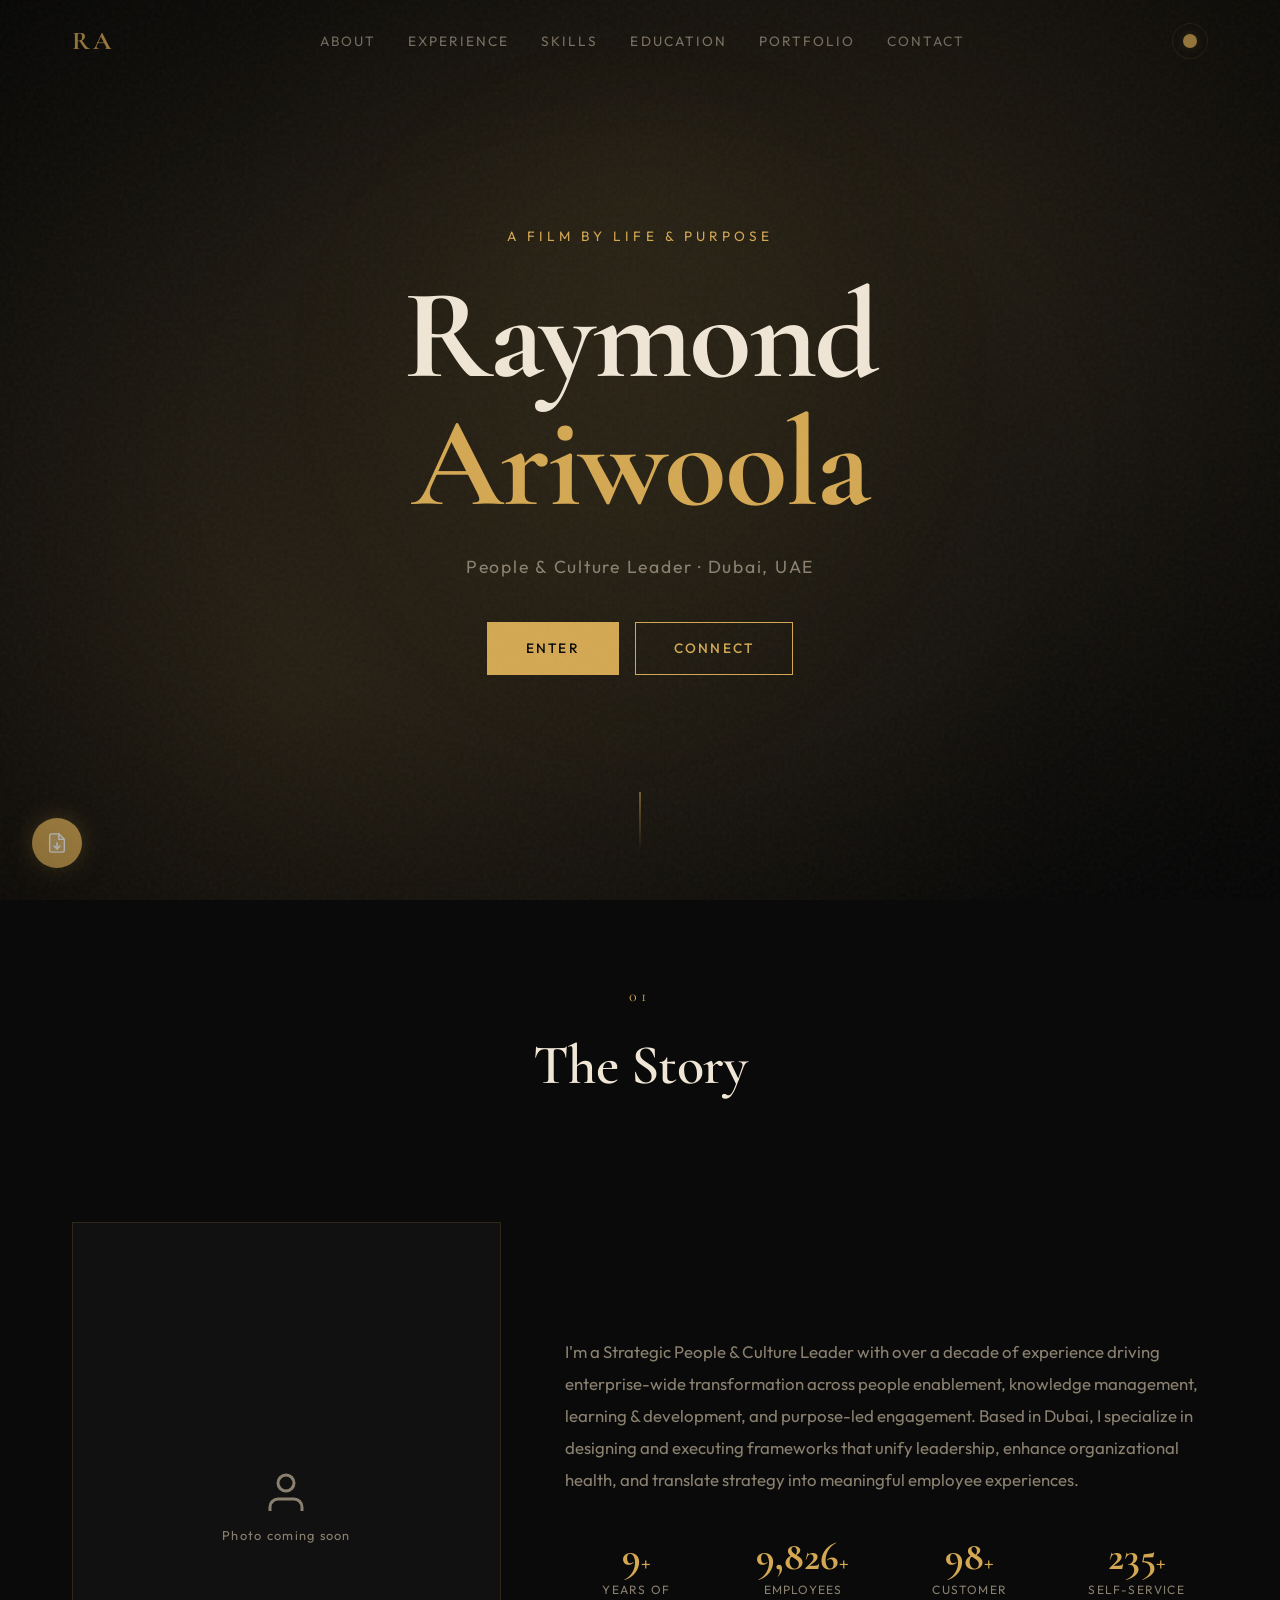
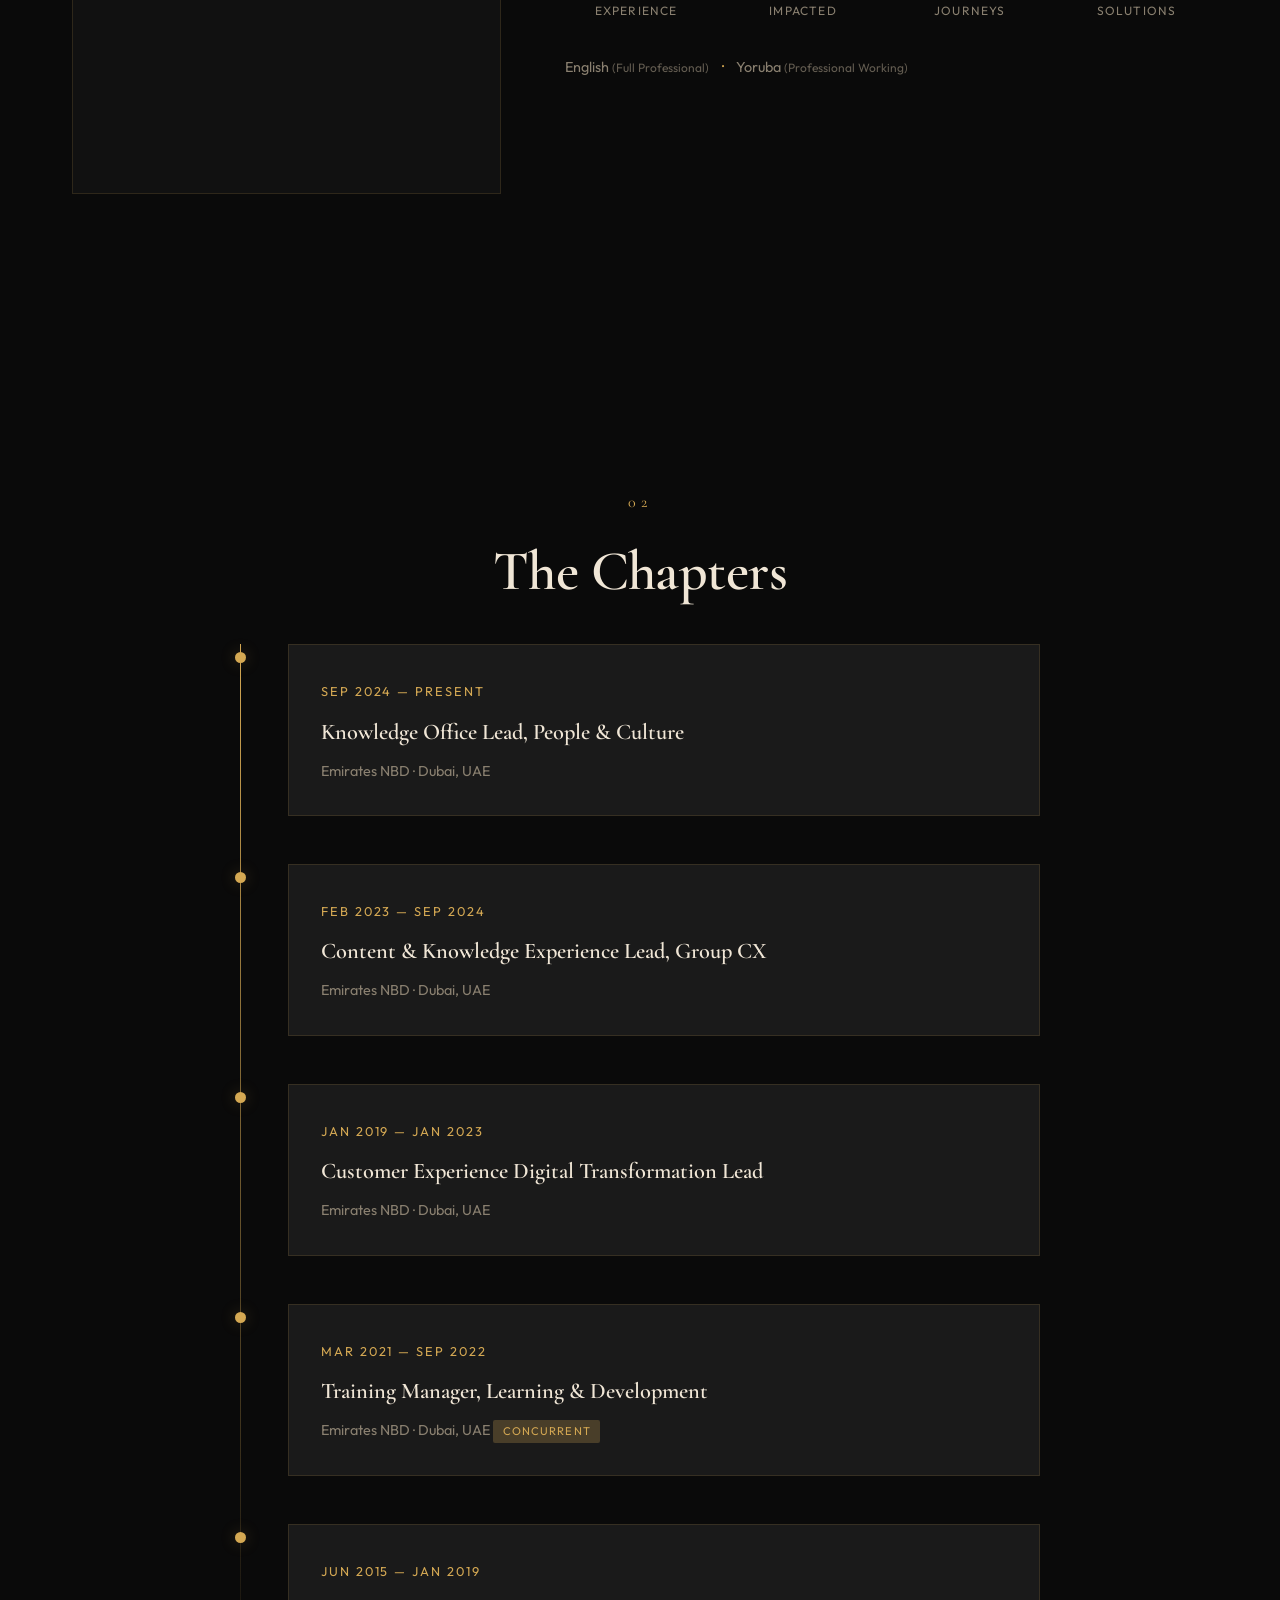
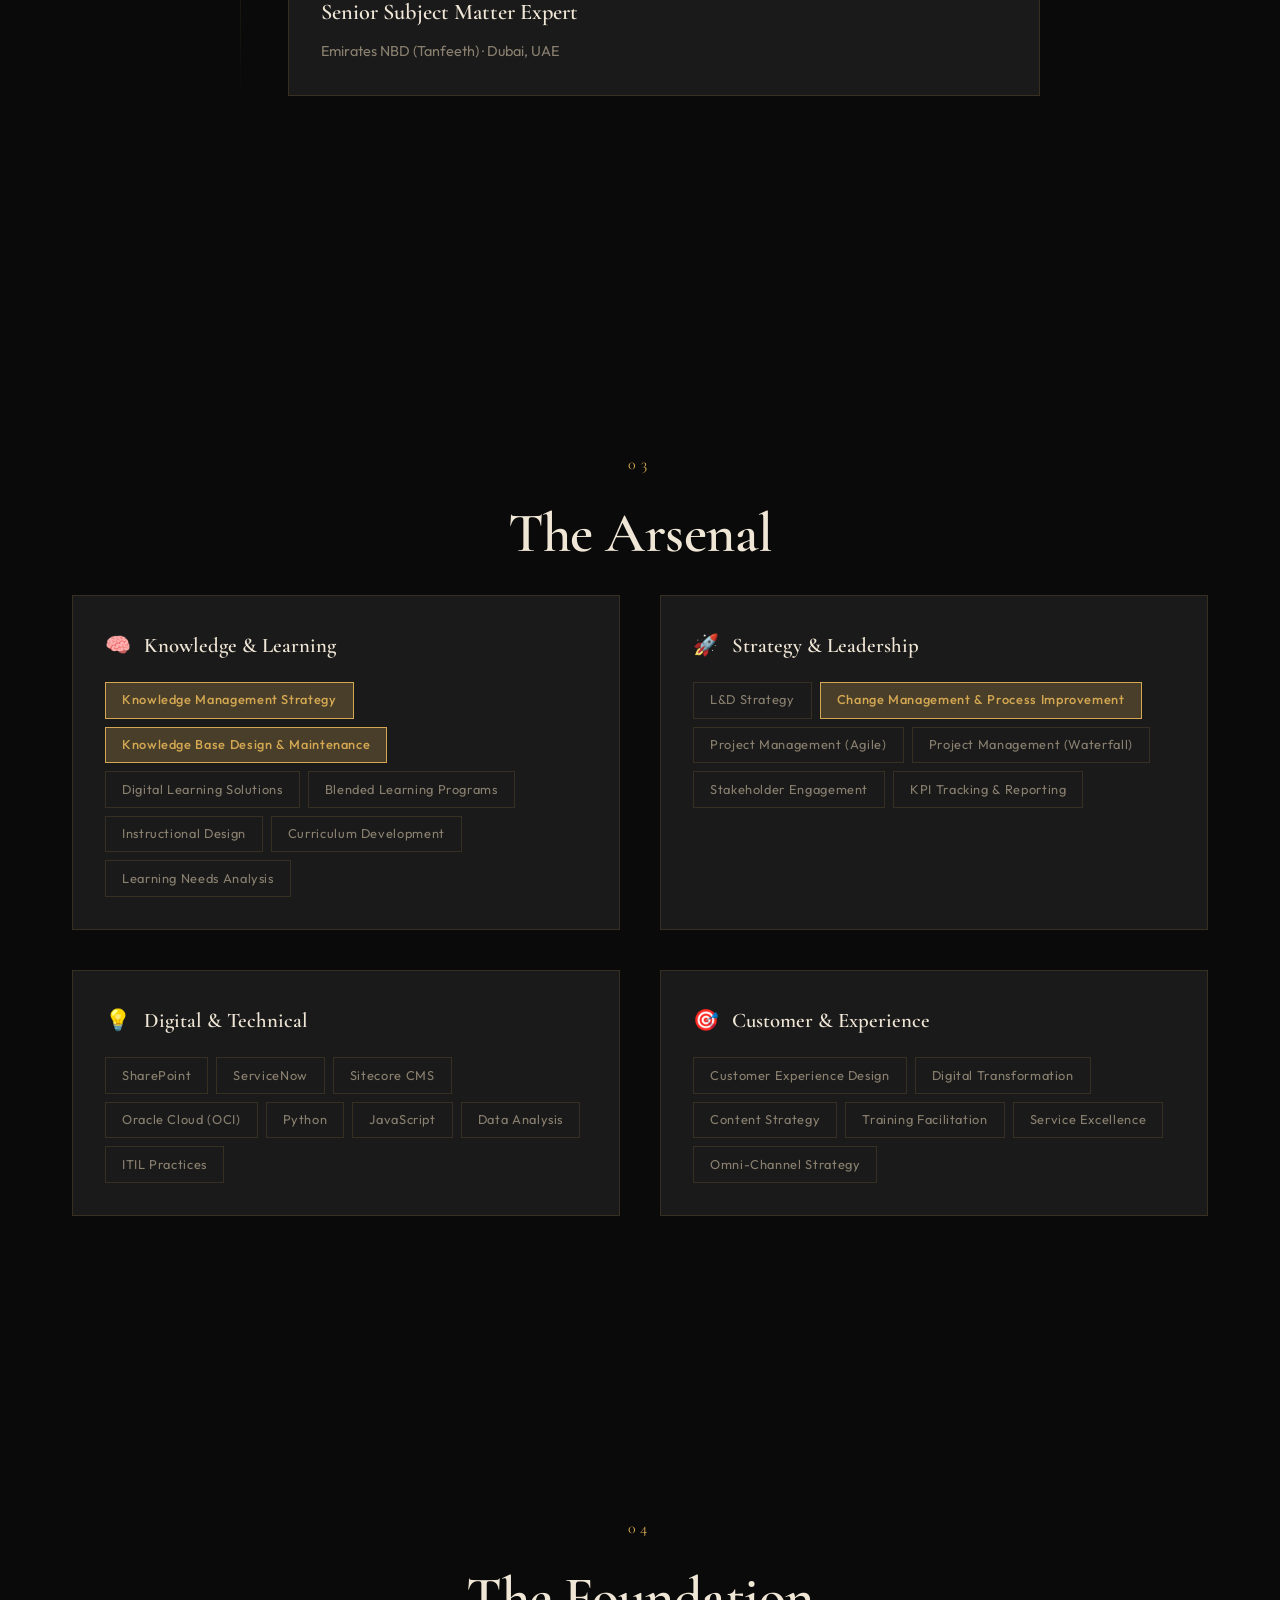
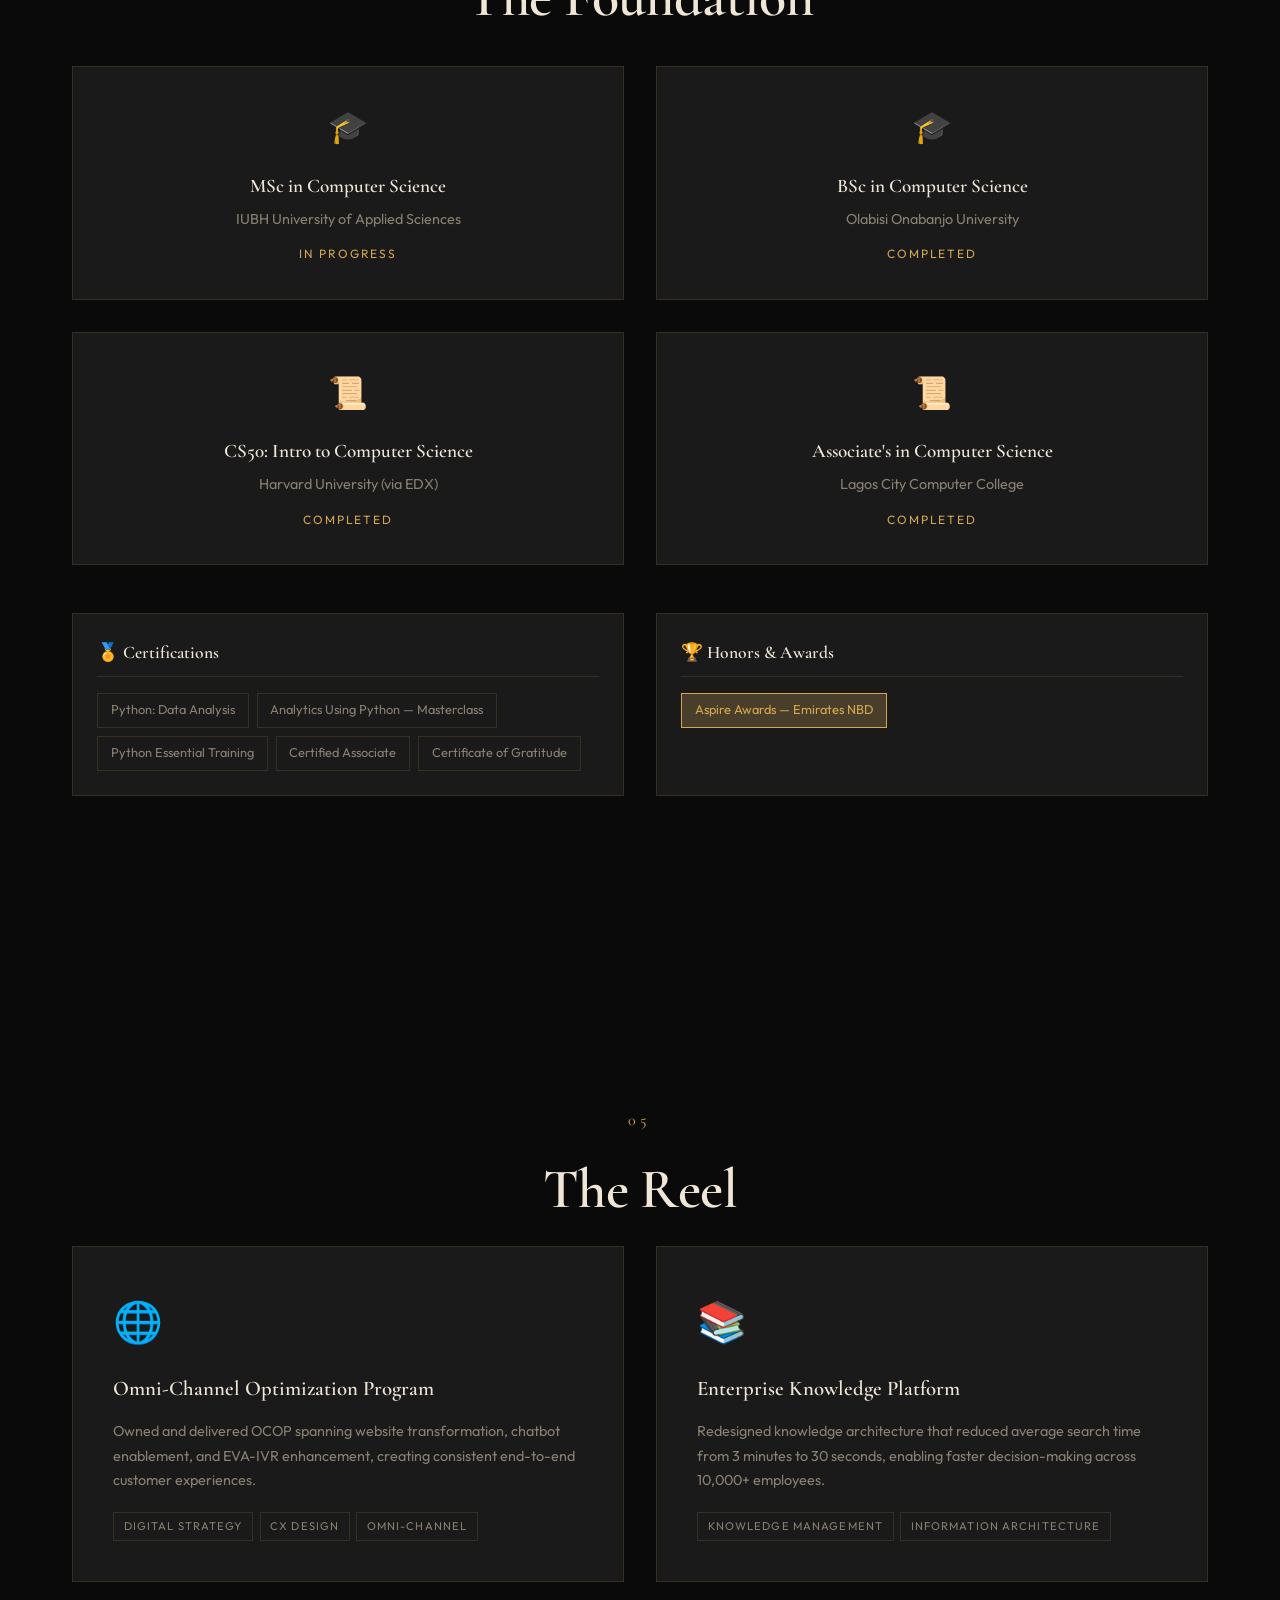
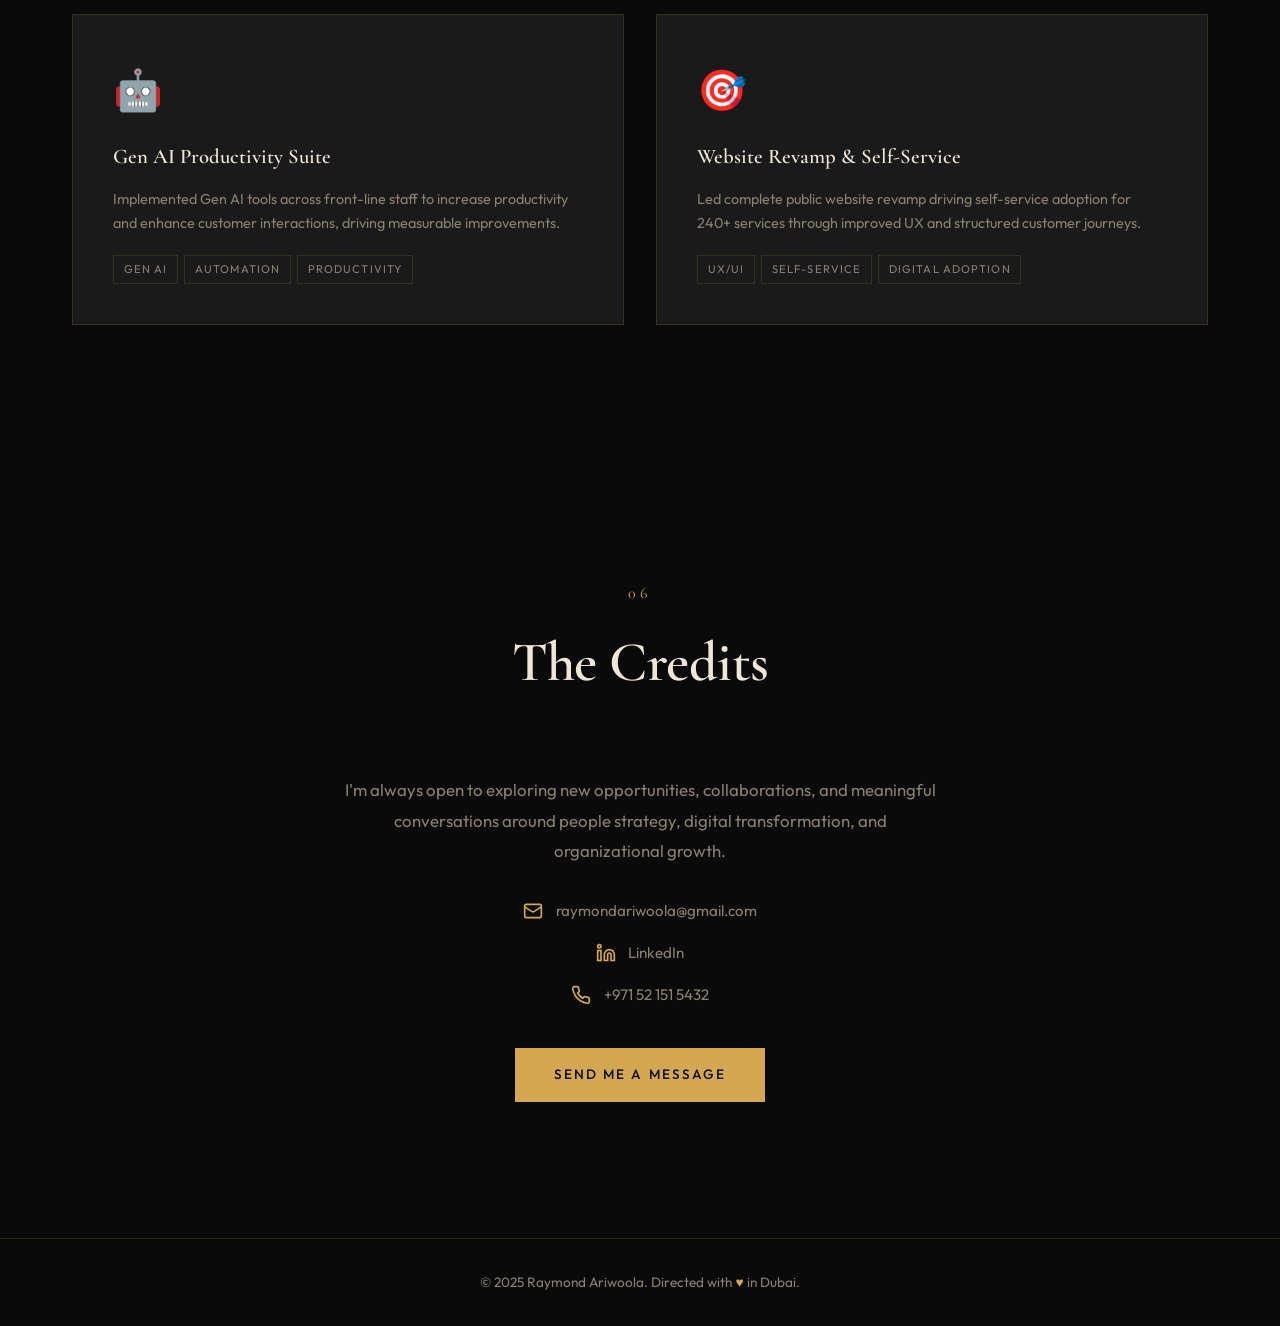
==== cinematic-dark/index.html @ 25ae1cad "Add floating resume download button with dynamic styling and behavior - Implemented a self-contained" ====
<!DOCTYPE html>
<html lang="en" data-theme="dark">
<head>
  <meta charset="UTF-8">
  <meta name="viewport" content="width=device-width, initial-scale=1.0">
  <title>Raymond Ariwoola — Cinematic Portfolio</title>
  <meta name="description" content="Strategic People & Culture Leader with 10+ years of experience driving enterprise-wide transformation.">
  <link rel="icon" href="data:image/svg+xml,<svg xmlns='http://www.w3.org/2000/svg' viewBox='0 0 100 100'><rect width='100' height='100' rx='20' fill='%23d4a853'/><text x='50' y='68' font-family='Arial' font-size='48' font-weight='bold' text-anchor='middle' fill='%230a0a0a'>RA</text></svg>">
  <link rel="preconnect" href="https://fonts.googleapis.com">
  <link rel="preconnect" href="https://fonts.gstatic.com" crossorigin>
  <link href="https://fonts.googleapis.com/css2?family=Cormorant+Garamond:wght@400;500;600;700&family=Outfit:wght@300;400;500;600&display=swap" rel="stylesheet">
  <link rel="stylesheet" href="style.css">
</head>
<body>

  <!-- Film Grain Overlay -->
  <div class="film-grain"></div>
  <div class="vignette"></div>

  <!-- Navigation -->
  <nav class="nav" id="nav">
    <div class="nav__container">
      <a href="#hero" class="nav__logo">RA</a>
      <ul class="nav__links" id="navLinks">
        <li><a href="#about">About</a></li>
        <li><a href="#experience">Experience</a></li>
        <li><a href="#skills">Skills</a></li>
        <li><a href="#education">Education</a></li>
        <li><a href="#portfolio">Portfolio</a></li>
        <li><a href="#contact">Contact</a></li>
      </ul>
      <div class="nav__actions">
        <button class="theme-toggle" id="themeToggle" aria-label="Change theme">
          <div class="theme-toggle__icon"></div>
        </button>
        <button class="nav__menu-btn" id="menuBtn" aria-label="Menu">
          <span></span><span></span><span></span>
        </button>
      </div>
    </div>
    <div class="theme-palette" id="themePalette">
      <button class="theme-swatch theme-swatch--navy" data-set-theme="navy" title="Midnight"></button>
      <button class="theme-swatch theme-swatch--dark" data-set-theme="dark" title="Cinema"></button>
      <button class="theme-swatch theme-swatch--light" data-set-theme="light" title="Ivory"></button>
      <button class="theme-swatch theme-swatch--vibrant" data-set-theme="vibrant" title="Crimson"></button>
    </div>
  </nav>

  <div class="mobile-menu" id="mobileMenu">
    <a href="#about">About</a>
    <a href="#experience">Experience</a>
    <a href="#skills">Skills</a>
    <a href="#education">Education</a>
    <a href="#portfolio">Portfolio</a>
    <a href="#contact">Contact</a>
  </div>

  <!-- Hero -->
  <section class="hero" id="hero">
    <div class="hero__letterbox hero__letterbox--top"></div>
    <div class="hero__letterbox hero__letterbox--bottom"></div>
    <div class="hero__parallax-bg">
      <div class="hero__layer hero__layer--1"></div>
      <div class="hero__layer hero__layer--2"></div>
      <div class="hero__layer hero__layer--3"></div>
    </div>
    <div class="hero__spotlight"></div>
    <div class="hero__content">
      <p class="hero__subtitle cinematic-reveal">A Film by Life & Purpose</p>
      <h1 class="hero__name cinematic-reveal cinematic-reveal--delay-1">Raymond<br><span>Ariwoola</span></h1>
      <p class="hero__role cinematic-reveal cinematic-reveal--delay-2">People & Culture Leader · Dubai, UAE</p>
      <div class="hero__cta cinematic-reveal cinematic-reveal--delay-3">
        <a href="#about" class="btn btn--primary">Enter</a>
        <a href="#contact" class="btn btn--outline">Connect</a>
      </div>
    </div>
    <div class="hero__scroll">
      <div class="hero__scroll-line"></div>
    </div>
  </section>

  <!-- About -->
  <section class="about section" id="about">
    <div class="container">
      <div class="section-header parallax-up">
        <span class="section__number">01</span>
        <h2 class="section__title">The Story</h2>
      </div>
      <div class="about__grid">
        <div class="about__image-col parallax-up">
          <div class="about__image tilt-card">
            <div class="about__image-placeholder">
              <svg xmlns="http://www.w3.org/2000/svg" viewBox="0 0 24 24" fill="none" stroke="currentColor" stroke-width="1.5"><path d="M20 21v-2a4 4 0 0 0-4-4H8a4 4 0 0 0-4 4v2"/><circle cx="12" cy="7" r="4"/></svg>
              <span>Photo coming soon</span>
            </div>
          </div>
        </div>
        <div class="about__text parallax-up" data-delay="200">
          <p class="about__description">I'm a Strategic People &amp; Culture Leader with over a decade of experience driving enterprise-wide transformation across people enablement, knowledge management, learning &amp; development, and purpose-led engagement. Based in Dubai, I specialize in designing and executing frameworks that unify leadership, enhance organizational health, and translate strategy into meaningful employee experiences.</p>
          <div class="about__stats">
            <div class="stat">
              <div class="stat__number" data-count="10">0</div>
              <div class="stat__label">Years of<br>Experience</div>
            </div>
            <div class="stat">
              <div class="stat__number" data-count="10000">0</div>
              <div class="stat__label">Employees<br>Impacted</div>
            </div>
            <div class="stat">
              <div class="stat__number" data-count="100">0</div>
              <div class="stat__label">Customer<br>Journeys</div>
            </div>
            <div class="stat">
              <div class="stat__number" data-count="240">0</div>
              <div class="stat__label">Self-Service<br>Solutions</div>
            </div>
          </div>
          <div class="about__languages">
            <span class="about__lang">English <small>(Full Professional)</small></span>
            <span class="about__lang-divider">·</span>
            <span class="about__lang">Yoruba <small>(Professional Working)</small></span>
          </div>
        </div>
      </div>
    </div>
  </section>

  <!-- Experience -->
  <section class="experience section" id="experience">
    <div class="container">
      <div class="section-header parallax-up">
        <span class="section__number">02</span>
        <h2 class="section__title">The Chapters</h2>
      </div>

      <div class="timeline">
        <div class="timeline__line"></div>

        <div class="timeline__item parallax-up">
          <div class="timeline__marker"></div>
          <div class="timeline__card card-3d">
            <div class="timeline__card-inner">
              <div class="timeline__card-front">
                <span class="timeline__date">Sep 2024 — Present</span>
                <h3>Knowledge Office Lead, People &amp; Culture</h3>
                <p class="timeline__company">Emirates NBD · Dubai, UAE</p>
              </div>
              <div class="timeline__card-back">
                <ul>
                  <li>Change management strategies for 10,000+ staff, improving call handling, NPS and CSAT</li>
                  <li>Deployed Gen AI tools increasing front-line productivity</li>
                  <li>Reduced search time from 3 min to 30 sec</li>
                  <li>KPI dashboards ensuring program ROI</li>
                </ul>
              </div>
            </div>
          </div>
        </div>

        <div class="timeline__item parallax-up">
          <div class="timeline__marker"></div>
          <div class="timeline__card card-3d">
            <div class="timeline__card-inner">
              <div class="timeline__card-front">
                <span class="timeline__date">Feb 2023 — Sep 2024</span>
                <h3>Content &amp; Knowledge Experience Lead, Group CX</h3>
                <p class="timeline__company">Emirates NBD · Dubai, UAE</p>
              </div>
              <div class="timeline__card-back">
                <ul>
                  <li>Led 20+ enterprise knowledge and digital enablement initiatives</li>
                  <li>Increased content utilization by 75% across business units</li>
                  <li>Launched 50+ engagement activities boosting visibility</li>
                  <li>KM Platform training for 2,500+ frontline staff</li>
                </ul>
              </div>
            </div>
          </div>
        </div>

        <div class="timeline__item parallax-up">
          <div class="timeline__marker"></div>
          <div class="timeline__card card-3d">
            <div class="timeline__card-inner">
              <div class="timeline__card-front">
                <span class="timeline__date">Jan 2019 — Jan 2023</span>
                <h3>Customer Experience Digital Transformation Lead</h3>
                <p class="timeline__company">Emirates NBD · Dubai, UAE</p>
              </div>
              <div class="timeline__card-back">
                <ul>
                  <li>Owned OCOP spanning website, chatbot, and IVR</li>
                  <li>Led public website revamp for 240+ self-service solutions</li>
                  <li>Designed 100+ digital customer journeys</li>
                  <li>Bridged Business, IT, CRM, Risk, and Legal</li>
                </ul>
              </div>
            </div>
          </div>
        </div>

        <div class="timeline__item parallax-up">
          <div class="timeline__marker"></div>
          <div class="timeline__card card-3d">
            <div class="timeline__card-inner">
              <div class="timeline__card-front">
                <span class="timeline__date">Mar 2021 — Sep 2022</span>
                <h3>Training Manager, Learning &amp; Development</h3>
                <p class="timeline__company">Emirates NBD · Dubai, UAE <span class="badge">Concurrent</span></p>
              </div>
              <div class="timeline__card-back">
                <ul>
                  <li>Designed training programs for system implementations</li>
                  <li>Created facilitator guides, e-learning modules, assessments</li>
                  <li>Aligned L&amp;D with business priorities for digital adoption</li>
                </ul>
              </div>
            </div>
          </div>
        </div>

        <div class="timeline__item parallax-up">
          <div class="timeline__marker"></div>
          <div class="timeline__card card-3d">
            <div class="timeline__card-inner">
              <div class="timeline__card-front">
                <span class="timeline__date">Jun 2015 — Jan 2019</span>
                <h3>Senior Subject Matter Expert</h3>
                <p class="timeline__company">Emirates NBD (Tanfeeth) · Dubai, UAE</p>
              </div>
              <div class="timeline__card-back">
                <ul>
                  <li>Mentored colleagues on technical tools and process enhancements</li>
                  <li>Authored user guides, training docs, and knowledge-sharing materials</li>
                </ul>
              </div>
            </div>
          </div>
        </div>
      </div>
    </div>
  </section>

  <!-- Skills -->
  <section class="skills section" id="skills">
    <div class="container">
      <div class="section-header parallax-up">
        <span class="section__number">03</span>
        <h2 class="section__title">The Arsenal</h2>
      </div>

      <div class="skills__grid">
        <div class="skills__category parallax-up">
          <h3 class="skills__category-title"><span class="skills__icon">🧠</span> Knowledge &amp; Learning</h3>
          <div class="skills__tags">
            <span class="skills__tag skills__tag--featured">Knowledge Management Strategy</span>
            <span class="skills__tag skills__tag--featured">Knowledge Base Design &amp; Maintenance</span>
            <span class="skills__tag">Digital Learning Solutions</span>
            <span class="skills__tag">Blended Learning Programs</span>
            <span class="skills__tag">Instructional Design</span>
            <span class="skills__tag">Curriculum Development</span>
            <span class="skills__tag">Learning Needs Analysis</span>
          </div>
        </div>
        <div class="skills__category parallax-up">
          <h3 class="skills__category-title"><span class="skills__icon">🚀</span> Strategy &amp; Leadership</h3>
          <div class="skills__tags">
            <span class="skills__tag">L&D Strategy</span>
            <span class="skills__tag skills__tag--featured">Change Management &amp; Process Improvement</span>
            <span class="skills__tag">Project Management (Agile)</span>
            <span class="skills__tag">Project Management (Waterfall)</span>
            <span class="skills__tag">Stakeholder Engagement</span>
            <span class="skills__tag">KPI Tracking &amp; Reporting</span>
          </div>
        </div>
        <div class="skills__category parallax-up">
          <h3 class="skills__category-title"><span class="skills__icon">💡</span> Digital &amp; Technical</h3>
          <div class="skills__tags">
            <span class="skills__tag">SharePoint</span>
            <span class="skills__tag">ServiceNow</span>
            <span class="skills__tag">Sitecore CMS</span>
            <span class="skills__tag">Oracle Cloud (OCI)</span>
            <span class="skills__tag">Python</span>
            <span class="skills__tag">JavaScript</span>
            <span class="skills__tag">Data Analysis</span>
            <span class="skills__tag">ITIL Practices</span>
          </div>
        </div>
        <div class="skills__category parallax-up">
          <h3 class="skills__category-title"><span class="skills__icon">🎯</span> Customer &amp; Experience</h3>
          <div class="skills__tags">
            <span class="skills__tag">Customer Experience Design</span>
            <span class="skills__tag">Digital Transformation</span>
            <span class="skills__tag">Content Strategy</span>
            <span class="skills__tag">Training Facilitation</span>
            <span class="skills__tag">Service Excellence</span>
            <span class="skills__tag">Omni-Channel Strategy</span>
          </div>
        </div>
      </div>
    </div>
  </section>

  <!-- Education -->
  <section class="education section" id="education">
    <div class="container">
      <div class="section-header parallax-up">
        <span class="section__number">04</span>
        <h2 class="section__title">The Foundation</h2>
      </div>
      <div class="education__grid">
        <div class="education__card parallax-up tilt-card">
          <div class="education__icon">🎓</div>
          <h3>MSc in Computer Science</h3>
          <p>IUBH University of Applied Sciences</p>
          <span class="education__status">In Progress</span>
        </div>
        <div class="education__card parallax-up tilt-card">
          <div class="education__icon">🎓</div>
          <h3>BSc in Computer Science</h3>
          <p>Olabisi Onabanjo University</p>
          <span class="education__status">Completed</span>
        </div>
        <div class="education__card parallax-up tilt-card">
          <div class="education__icon">📜</div>
          <h3>CS50: Intro to Computer Science</h3>
          <p>Harvard University (via EDX)</p>
          <span class="education__status">Completed</span>
        </div>
        <div class="education__card parallax-up tilt-card">
          <div class="education__icon">📜</div>
          <h3>Associate's in Computer Science</h3>
          <p>Lagos City Computer College</p>
          <span class="education__status">Completed</span>
        </div>
      </div>

      <div class="education__extras parallax-up">
        <div class="education__extra-group">
          <h3 class="education__extra-title">🏅 Certifications</h3>
          <div class="education__extra-items">
            <span class="education__extra-item">Python: Data Analysis</span>
            <span class="education__extra-item">Analytics Using Python — Masterclass</span>
            <span class="education__extra-item">Python Essential Training</span>
            <span class="education__extra-item">Certified Associate</span>
            <span class="education__extra-item">Certificate of Gratitude</span>
          </div>
        </div>
        <div class="education__extra-group">
          <h3 class="education__extra-title">🏆 Honors &amp; Awards</h3>
          <div class="education__extra-items">
            <span class="education__extra-item education__extra-item--award">Aspire Awards — Emirates NBD</span>
          </div>
        </div>
      </div>
    </div>
  </section>

  <!-- Portfolio -->
  <section class="portfolio section" id="portfolio">
    <div class="container">
      <div class="section-header parallax-up">
        <span class="section__number">05</span>
        <h2 class="section__title">The Reel</h2>
      </div>
      <div class="portfolio__grid">
        <div class="portfolio__card parallax-up tilt-card">
          <div class="portfolio__icon">🌐</div>
          <h3>Omni-Channel Optimization Program</h3>
          <p>Owned and delivered OCOP spanning website transformation, chatbot enablement, and EVA-IVR enhancement, creating consistent end-to-end customer experiences.</p>
          <div class="portfolio__tags">
            <span>Digital Strategy</span><span>CX Design</span><span>Omni-Channel</span>
          </div>
        </div>
        <div class="portfolio__card parallax-up tilt-card">
          <div class="portfolio__icon">📚</div>
          <h3>Enterprise Knowledge Platform</h3>
          <p>Redesigned knowledge architecture that reduced average search time from 3 minutes to 30 seconds, enabling faster decision-making across 10,000+ employees.</p>
          <div class="portfolio__tags">
            <span>Knowledge Management</span><span>Information Architecture</span>
          </div>
        </div>
        <div class="portfolio__card parallax-up tilt-card">
          <div class="portfolio__icon">🤖</div>
          <h3>Gen AI Productivity Suite</h3>
          <p>Implemented Gen AI tools across front-line staff to increase productivity and enhance customer interactions, driving measurable improvements.</p>
          <div class="portfolio__tags">
            <span>Gen AI</span><span>Automation</span><span>Productivity</span>
          </div>
        </div>
        <div class="portfolio__card parallax-up tilt-card">
          <div class="portfolio__icon">🎯</div>
          <h3>Website Revamp &amp; Self-Service</h3>
          <p>Led complete public website revamp driving self-service adoption for 240+ services through improved UX and structured customer journeys.</p>
          <div class="portfolio__tags">
            <span>UX/UI</span><span>Self-Service</span><span>Digital Adoption</span>
          </div>
        </div>
      </div>
    </div>
  </section>

  <!-- Contact -->
  <section class="contact section" id="contact">
    <div class="container">
      <div class="section-header parallax-up">
        <span class="section__number">06</span>
        <h2 class="section__title">The Credits</h2>
      </div>
      <div class="contact__content parallax-up">
        <p class="contact__text">I'm always open to exploring new opportunities, collaborations, and meaningful conversations around people strategy, digital transformation, and organizational growth.</p>
        <div class="contact__links">
          <a href="mailto:raymondariwoola@gmail.com" class="contact__link">
            <svg xmlns="http://www.w3.org/2000/svg" width="20" height="20" viewBox="0 0 24 24" fill="none" stroke="currentColor" stroke-width="2"><rect width="20" height="16" x="2" y="4" rx="2"/><path d="m22 7-8.97 5.7a1.94 1.94 0 0 1-2.06 0L2 7"/></svg>
            raymondariwoola@gmail.com
          </a>
          <a href="https://www.linkedin.com/in/raym0ndy" target="_blank" rel="noopener noreferrer" class="contact__link">
            <svg xmlns="http://www.w3.org/2000/svg" width="20" height="20" viewBox="0 0 24 24" fill="none" stroke="currentColor" stroke-width="2"><path d="M16 8a6 6 0 0 1 6 6v7h-4v-7a2 2 0 0 0-2-2 2 2 0 0 0-2 2v7h-4v-7a6 6 0 0 1 6-6z"/><rect width="4" height="12" x="2" y="9"/><circle cx="4" cy="4" r="2"/></svg>
            LinkedIn
          </a>
          <a href="tel:+971521515432" class="contact__link">
            <svg xmlns="http://www.w3.org/2000/svg" width="20" height="20" viewBox="0 0 24 24" fill="none" stroke="currentColor" stroke-width="2"><path d="M22 16.92v3a2 2 0 0 1-2.18 2 19.79 19.79 0 0 1-8.63-3.07 19.5 19.5 0 0 1-6-6 19.79 19.79 0 0 1-3.07-8.67A2 2 0 0 1 4.11 2h3a2 2 0 0 1 2 1.72 12.84 12.84 0 0 0 .7 2.81 2 2 0 0 1-.45 2.11L8.09 9.91a16 16 0 0 0 6 6l1.27-1.27a2 2 0 0 1 2.11-.45 12.84 12.84 0 0 0 2.81.7A2 2 0 0 1 22 16.92z"/></svg>
            +971 52 151 5432
          </a>
        </div>
        <a href="mailto:raymondariwoola@gmail.com" class="btn btn--primary">Send Me a Message</a>
      </div>
    </div>
  </section>

  <footer class="footer">
    <div class="container">
      <p>&copy; 2025 Raymond Ariwoola. Directed with <span class="footer__heart">♥</span> in Dubai.</p>
    </div>
  </footer>

  <button class="back-to-top" id="backToTop" aria-label="Back to top">
    <svg xmlns="http://www.w3.org/2000/svg" width="20" height="20" viewBox="0 0 24 24" fill="none" stroke="currentColor" stroke-width="2"><path d="m18 15-6-6-6 6"/></svg>
  </button>

  <script src="script.js"></script>
  <script src="/assets/resume-fab.js" defer></script>
</body>
</html>
---- cinematic-dark/style.css ----
/* ==============================
   CINEMATIC DARK — Style
   Film-inspired parallax portfolio
   ============================== */

/* --- Theme Variables --- */
[data-theme="navy"] {
  --bg-primary: #0a1628;
  --bg-secondary: #0f1f3a;
  --bg-card: #132744;
  --text-primary: #e0e6f0;
  --text-secondary: #8a9bbd;
  --accent: #7eb8da;
  --accent-glow: rgba(126,184,218,0.25);
  --heading: #c0d0e8;
  --border: rgba(126,184,218,0.15);
  --grain-opacity: 0.03;
  --spotlight: radial-gradient(ellipse at 50% 30%, rgba(126,184,218,0.08) 0%, transparent 70%);
}
[data-theme="dark"] {
  --bg-primary: #0a0a0a;
  --bg-secondary: #111111;
  --bg-card: #1a1a1a;
  --text-primary: #e8e0d4;
  --text-secondary: #8a8070;
  --accent: #d4a853;
  --accent-glow: rgba(212,168,83,0.25);
  --heading: #f0e6d6;
  --border: rgba(212,168,83,0.15);
  --grain-opacity: 0.04;
  --spotlight: radial-gradient(ellipse at 50% 30%, rgba(212,168,83,0.06) 0%, transparent 70%);
}
[data-theme="light"] {
  --bg-primary: #f5f0eb;
  --bg-secondary: #ebe4dc;
  --bg-card: #ffffff;
  --text-primary: #1a1a1a;
  --text-secondary: #6b5e50;
  --accent: #8b6914;
  --accent-glow: rgba(139,105,20,0.15);
  --heading: #2a2218;
  --border: rgba(139,105,20,0.15);
  --grain-opacity: 0.02;
  --spotlight: radial-gradient(ellipse at 50% 30%, rgba(139,105,20,0.04) 0%, transparent 70%);
}
[data-theme="vibrant"] {
  --bg-primary: #140008;
  --bg-secondary: #1f000d;
  --bg-card: #2a0014;
  --text-primary: #f0d8e0;
  --text-secondary: #b08090;
  --accent: #ff2d55;
  --accent-glow: rgba(255,45,85,0.25);
  --heading: #ffd0dd;
  --border: rgba(255,45,85,0.15);
  --grain-opacity: 0.03;
  --spotlight: radial-gradient(ellipse at 50% 30%, rgba(255,45,85,0.06) 0%, transparent 70%);
}

/* --- Reset & Base --- */
*, *::before, *::after { margin: 0; padding: 0; box-sizing: border-box; }
html { scroll-behavior: smooth; scroll-padding-top: 80px; }
body {
  font-family: 'Outfit', sans-serif;
  background: var(--bg-primary);
  color: var(--text-primary);
  line-height: 1.7;
  overflow-x: hidden;
  transition: background 0.6s ease, color 0.6s ease;
}

/* --- Film Grain & Vignette --- */
.film-grain {
  position: fixed; inset: 0; z-index: 9998;
  pointer-events: none;
  opacity: var(--grain-opacity);
  background-image: url("data:image/svg+xml,%3Csvg viewBox='0 0 256 256' xmlns='http://www.w3.org/2000/svg'%3E%3Cfilter id='noise'%3E%3CfeTurbulence type='fractalNoise' baseFrequency='0.9' numOctaves='4' stitchTiles='stitch'/%3E%3C/filter%3E%3Crect width='100%25' height='100%25' filter='url(%23noise)'/%3E%3C/svg%3E");
  background-repeat: repeat;
}
.vignette {
  position: fixed; inset: 0; z-index: 9997;
  pointer-events: none;
  background: radial-gradient(ellipse at center, transparent 50%, rgba(0,0,0,0.4) 100%);
}
[data-theme="light"] .vignette {
  background: radial-gradient(ellipse at center, transparent 60%, rgba(0,0,0,0.08) 100%);
}

/* --- Container --- */
.container { max-width: 1200px; margin: 0 auto; padding: 0 2rem; }

/* --- Navigation --- */
.nav {
  position: fixed; top: 0; left: 0; width: 100%; z-index: 1000;
  padding: 1.2rem 0;
  background: transparent;
  transition: background 0.4s ease, padding 0.4s ease, backdrop-filter 0.4s ease;
}
.nav--scrolled {
  background: rgba(10,10,10,0.85);
  backdrop-filter: blur(20px);
  padding: 0.8rem 0;
  border-bottom: 1px solid var(--border);
}
[data-theme="light"] .nav--scrolled { background: rgba(245,240,235,0.9); }
.nav__container { max-width: 1200px; margin: 0 auto; padding: 0 2rem; display: flex; align-items: center; justify-content: space-between; }
.nav__logo {
  font-family: 'Cormorant Garamond', serif;
  font-size: 1.6rem; font-weight: 700;
  color: var(--accent);
  text-decoration: none;
  letter-spacing: 0.1em;
}
.nav__links { display: flex; list-style: none; gap: 2rem; }
.nav__links a {
  color: var(--text-secondary);
  text-decoration: none;
  font-size: 0.85rem;
  font-weight: 400;
  letter-spacing: 0.15em;
  text-transform: uppercase;
  transition: color 0.3s ease;
  position: relative;
}
.nav__links a::after {
  content: ''; position: absolute; bottom: -4px; left: 0; width: 0; height: 1px;
  background: var(--accent);
  transition: width 0.3s ease;
}
.nav__links a:hover, .nav__links a.active { color: var(--accent); }
.nav__links a:hover::after, .nav__links a.active::after { width: 100%; }
.nav__actions { display: flex; align-items: center; gap: 1rem; }

/* Theme Toggle */
.theme-toggle {
  width: 36px; height: 36px; border-radius: 50%;
  border: 1px solid var(--border);
  background: transparent; cursor: pointer;
  display: flex; align-items: center; justify-content: center;
  transition: border-color 0.3s ease;
}
.theme-toggle:hover { border-color: var(--accent); }
.theme-toggle__icon {
  width: 14px; height: 14px; border-radius: 50%;
  background: var(--accent);
  box-shadow: 0 0 8px var(--accent-glow);
}
.theme-palette {
  position: fixed; top: 70px; right: 2rem;
  display: flex; gap: 0.5rem;
  opacity: 0; visibility: hidden;
  transform: translateY(-8px);
  transition: all 0.3s ease;
  z-index: 1001;
}
.theme-palette--open { opacity: 1; visibility: visible; transform: translateY(0); }
.theme-swatch {
  width: 28px; height: 28px; border-radius: 50%;
  border: 2px solid transparent; cursor: pointer;
  transition: transform 0.3s ease, border-color 0.3s ease;
}
.theme-swatch:hover { transform: scale(1.2); }
.theme-swatch--navy { background: #0a1628; border-color: #7eb8da; }
.theme-swatch--dark { background: #0a0a0a; border-color: #d4a853; }
.theme-swatch--light { background: #f5f0eb; border-color: #8b6914; }
.theme-swatch--vibrant { background: #140008; border-color: #ff2d55; }

/* Menu Button */
.nav__menu-btn {
  display: none; flex-direction: column; gap: 5px;
  background: none; border: none; cursor: pointer; padding: 4px;
}
.nav__menu-btn span {
  display: block; width: 22px; height: 1.5px;
  background: var(--text-primary);
  transition: all 0.3s ease;
}
.nav__menu-btn--open span:nth-child(1) { transform: rotate(45deg) translate(4px,4px); }
.nav__menu-btn--open span:nth-child(2) { opacity: 0; }
.nav__menu-btn--open span:nth-child(3) { transform: rotate(-45deg) translate(4px,-4px); }

/* Mobile Menu */
.mobile-menu {
  display: none; position: fixed; inset: 0;
  z-index: 999;
  background: rgba(10,10,10,0.96);
  flex-direction: column;
  align-items: center; justify-content: center; gap: 2rem;
}
[data-theme="light"] .mobile-menu { background: rgba(245,240,235,0.96); }
.mobile-menu--open { display: flex; }
.mobile-menu a {
  font-family: 'Cormorant Garamond', serif;
  color: var(--text-primary);
  text-decoration: none;
  font-size: 2rem; font-weight: 500;
  letter-spacing: 0.1em;
  transition: color 0.3s ease;
}
.mobile-menu a:hover { color: var(--accent); }

/* --- Hero --- */
.hero {
  position: relative;
  height: 100vh; min-height: 700px;
  display: flex; align-items: center; justify-content: center;
  overflow: hidden;
}
.hero__letterbox {
  position: absolute; left: 0; right: 0; height: 12vh;
  background: #000; z-index: 10;
  transition: height 0.8s cubic-bezier(0.22,1,0.36,1);
}
.hero__letterbox--top { top: 0; }
.hero__letterbox--bottom { bottom: 0; }
.hero--loaded .hero__letterbox { height: 0; }
[data-theme="light"] .hero__letterbox { background: var(--bg-primary); }

.hero__parallax-bg {
  position: absolute; inset: 0;
}
.hero__layer {
  position: absolute; inset: -20%; 
  transition: transform 0.1s linear;
}
.hero__layer--1 {
  background: var(--spotlight);
}
.hero__layer--2 {
  background: radial-gradient(circle at 30% 70%, var(--accent-glow) 0%, transparent 50%);
  opacity: 0.5;
}
.hero__layer--3 {
  background: radial-gradient(circle at 70% 30%, var(--accent-glow) 0%, transparent 50%);
  opacity: 0.3;
}

.hero__spotlight {
  position: absolute;
  width: 600px; height: 600px;
  border-radius: 50%;
  background: var(--spotlight);
  filter: blur(80px);
  pointer-events: none;
  opacity: 0;
  transition: opacity 1s ease;
}
.hero--loaded .hero__spotlight { opacity: 1; }

.hero__content {
  position: relative; z-index: 11;
  text-align: center;
}
.hero__subtitle {
  font-size: 0.85rem;
  letter-spacing: 0.3em;
  text-transform: uppercase;
  color: var(--accent);
  margin-bottom: 1.5rem;
}
.hero__name {
  font-family: 'Cormorant Garamond', serif;
  font-size: clamp(3.5rem, 10vw, 8rem);
  font-weight: 700;
  line-height: 1;
  color: var(--heading);
  letter-spacing: -0.02em;
  margin-bottom: 1.5rem;
}
.hero__name span { color: var(--accent); }
.hero__role {
  font-size: 1.1rem;
  color: var(--text-secondary);
  letter-spacing: 0.1em;
  margin-bottom: 2.5rem;
}
.hero__cta { display: flex; gap: 1rem; justify-content: center; }

/* Cinematic Reveal */
.cinematic-reveal {
  opacity: 0;
  transform: translateY(40px);
  transition: opacity 1s cubic-bezier(0.22,1,0.36,1), transform 1s cubic-bezier(0.22,1,0.36,1);
}
.cinematic-reveal--delay-1 { transition-delay: 0.3s; }
.cinematic-reveal--delay-2 { transition-delay: 0.6s; }
.cinematic-reveal--delay-3 { transition-delay: 0.9s; }
.hero--loaded .cinematic-reveal {
  opacity: 1;
  transform: translateY(0);
}

/* Hero Scroll */
.hero__scroll {
  position: absolute; bottom: 3rem; left: 50%; transform: translateX(-50%);
  z-index: 11;
}
.hero__scroll-line {
  width: 1px; height: 60px;
  background: linear-gradient(to bottom, var(--accent), transparent);
  animation: scrollLine 2s infinite;
}
@keyframes scrollLine {
  0% { transform: scaleY(0); transform-origin: top; opacity: 1; }
  50% { transform: scaleY(1); transform-origin: top; opacity: 1; }
  51% { transform-origin: bottom; }
  100% { transform: scaleY(0); transform-origin: bottom; opacity: 1; }
}

/* --- Buttons --- */
.btn {
  display: inline-block;
  padding: 0.9rem 2.4rem;
  font-family: 'Outfit', sans-serif;
  font-size: 0.85rem;
  font-weight: 500;
  letter-spacing: 0.15em;
  text-transform: uppercase;
  text-decoration: none;
  border: 1px solid var(--accent);
  transition: all 0.4s ease;
  position: relative; overflow: hidden;
}
.btn::before {
  content: ''; position: absolute; inset: 0;
  background: var(--accent);
  transform: translateY(100%);
  transition: transform 0.4s ease;
  z-index: -1;
}
.btn:hover::before { transform: translateY(0); }
.btn--primary {
  background: var(--accent);
  color: var(--bg-primary);
}
.btn--primary::before { background: var(--heading); }
.btn--primary:hover { color: var(--bg-primary); border-color: var(--heading); }
.btn--outline {
  background: transparent;
  color: var(--accent);
}
.btn--outline:hover { color: var(--bg-primary); }

/* --- Sections --- */
.section { padding: 8rem 0; position: relative; }
.section-header { text-align: center; margin-bottom: 4rem; }
.section__number {
  display: block;
  font-family: 'Cormorant Garamond', serif;
  font-size: 1rem;
  color: var(--accent);
  letter-spacing: 0.3em;
  margin-bottom: 0.5rem;
}
.section__title {
  font-family: 'Cormorant Garamond', serif;
  font-size: clamp(2.2rem, 5vw, 3.5rem);
  font-weight: 600;
  color: var(--heading);
  letter-spacing: -0.01em;
}

/* --- Parallax-up Animation --- */
.parallax-up {
  opacity: 0;
  transform: translateY(60px);
  transition: opacity 0.8s cubic-bezier(0.22,1,0.36,1), transform 0.8s cubic-bezier(0.22,1,0.36,1);
}
.parallax-up--visible {
  opacity: 1;
  transform: translateY(0);
}

/* --- About --- */
.about__grid { display: grid; grid-template-columns: 1fr 1.5fr; gap: 4rem; align-items: center; }
.about__image {
  aspect-ratio: 3/4;
  background: var(--bg-secondary);
  border: 1px solid var(--border);
  display: flex; align-items: center; justify-content: center;
  position: relative; overflow: hidden;
}
.about__image-placeholder {
  display: flex; flex-direction: column; align-items: center; gap: 0.5rem;
  color: var(--text-secondary);
}
.about__image-placeholder svg { width: 48px; height: 48px; }
.about__image-placeholder span { font-size: 0.8rem; letter-spacing: 0.1em; }
.about__description {
  font-size: 1.05rem; color: var(--text-secondary);
  line-height: 1.9; margin-bottom: 2.5rem;
}
.about__stats { display: grid; grid-template-columns: repeat(4, 1fr); gap: 1.5rem; margin-bottom: 2rem; }
.stat { text-align: center; }
.stat__number {
  font-family: 'Cormorant Garamond', serif;
  font-size: 2.5rem; font-weight: 700;
  color: var(--accent);
  line-height: 1;
}
.stat__number::after { content: '+'; font-size: 0.6em; }
.stat__label { font-size: 0.75rem; color: var(--text-secondary); letter-spacing: 0.1em; text-transform: uppercase; margin-top: 0.3rem; }
.about__languages { display: flex; align-items: center; gap: 0.8rem; flex-wrap: wrap; }
.about__lang { font-size: 0.9rem; color: var(--text-secondary); }
.about__lang small { opacity: 0.7; }
.about__lang-divider { color: var(--accent); }

/* --- Experience / Timeline --- */
.timeline { position: relative; max-width: 800px; margin: 0 auto; }
.timeline__line {
  position: absolute; left: 0; top: 0; bottom: 0; width: 1px;
  background: linear-gradient(to bottom, var(--accent), transparent);
}
.timeline__item {
  position: relative;
  padding-left: 3rem;
  margin-bottom: 3rem;
}
.timeline__marker {
  position: absolute; left: -5px; top: 0.5rem;
  width: 11px; height: 11px;
  background: var(--accent);
  border-radius: 50%;
  box-shadow: 0 0 15px var(--accent-glow);
}
.timeline__date {
  font-size: 0.8rem;
  color: var(--accent);
  letter-spacing: 0.15em;
  text-transform: uppercase;
}

/* 3D Card Flip */
.card-3d { perspective: 1000px; cursor: pointer; }
.timeline__card-inner {
  position: relative;
  transition: transform 0.7s cubic-bezier(0.22,1,0.36,1);
  transform-style: preserve-3d;
}
.card-3d:hover .timeline__card-inner,
.card-3d.flipped .timeline__card-inner {
  transform: rotateY(180deg);
}
.timeline__card-front,
.timeline__card-back {
  backface-visibility: hidden;
  background: var(--bg-card);
  border: 1px solid var(--border);
  padding: 2rem;
}
.timeline__card-front h3 {
  font-family: 'Cormorant Garamond', serif;
  font-size: 1.4rem; font-weight: 600;
  color: var(--heading);
  margin: 0.5rem 0;
}
.timeline__company { color: var(--text-secondary); font-size: 0.9rem; }
.badge {
  display: inline-block; padding: 0.15rem 0.6rem;
  background: var(--accent-glow);
  color: var(--accent);
  font-size: 0.7rem;
  letter-spacing: 0.1em;
  text-transform: uppercase;
  border-radius: 2px;
}
.timeline__card-back {
  position: absolute; inset: 0;
  transform: rotateY(180deg);
  overflow-y: auto;
}
.timeline__card-back ul {
  list-style: none; padding: 0;
}
.timeline__card-back li {
  font-size: 0.9rem;
  color: var(--text-secondary);
  padding: 0.5rem 0;
  border-bottom: 1px solid var(--border);
  padding-left: 1rem;
  position: relative;
}
.timeline__card-back li::before {
  content: '—';
  position: absolute; left: 0;
  color: var(--accent);
}
.timeline__card-back li:last-child { border-bottom: none; }

/* --- Skills --- */
.skills__grid { display: grid; grid-template-columns: repeat(2, 1fr); gap: 2.5rem; }
.skills__category {
  background: var(--bg-card);
  border: 1px solid var(--border);
  padding: 2rem;
  transition: border-color 0.3s ease;
}
.skills__category:hover { border-color: var(--accent); }
.skills__category-title {
  font-family: 'Cormorant Garamond', serif;
  font-size: 1.3rem; font-weight: 600;
  color: var(--heading);
  margin-bottom: 1.2rem;
}
.skills__icon { margin-right: 0.5rem; }
.skills__tags { display: flex; flex-wrap: wrap; gap: 0.5rem; }
.skills__tag {
  padding: 0.4rem 1rem;
  font-size: 0.8rem;
  letter-spacing: 0.05em;
  border: 1px solid var(--border);
  color: var(--text-secondary);
  transition: all 0.3s ease;
}
.skills__tag:hover { border-color: var(--accent); color: var(--accent); }
.skills__tag--featured {
  border-color: var(--accent);
  color: var(--accent);
  background: var(--accent-glow);
  font-weight: 500;
}

/* --- Education --- */
.education__grid { display: grid; grid-template-columns: repeat(2, 1fr); gap: 2rem; margin-bottom: 3rem; }
.education__card {
  background: var(--bg-card);
  border: 1px solid var(--border);
  padding: 2rem;
  text-align: center;
  transition: border-color 0.3s ease, transform 0.3s ease;
}
.education__card:hover { border-color: var(--accent); }
.education__icon { font-size: 2rem; margin-bottom: 1rem; }
.education__card h3 {
  font-family: 'Cormorant Garamond', serif;
  font-size: 1.2rem; font-weight: 600;
  color: var(--heading); margin-bottom: 0.3rem;
}
.education__card p { font-size: 0.9rem; color: var(--text-secondary); }
.education__status {
  display: inline-block; margin-top: 0.8rem;
  font-size: 0.75rem; letter-spacing: 0.15em;
  text-transform: uppercase; color: var(--accent);
}

.education__extras {
  display: grid; grid-template-columns: 1fr 1fr; gap: 2rem;
}
.education__extra-group {
  background: var(--bg-card);
  border: 1px solid var(--border);
  padding: 1.5rem;
}
.education__extra-title {
  font-family: 'Cormorant Garamond', serif;
  font-size: 1.1rem; font-weight: 600;
  color: var(--heading);
  margin-bottom: 1rem;
  padding-bottom: 0.5rem;
  border-bottom: 1px solid var(--border);
}
.education__extra-items { display: flex; flex-wrap: wrap; gap: 0.5rem; }
.education__extra-item {
  font-size: 0.8rem;
  padding: 0.35rem 0.8rem;
  border: 1px solid var(--border);
  color: var(--text-secondary);
}
.education__extra-item--award {
  border-color: var(--accent);
  color: var(--accent);
  background: var(--accent-glow);
}

/* --- Portfolio --- */
.portfolio__grid { display: grid; grid-template-columns: repeat(2, 1fr); gap: 2rem; }
.portfolio__card {
  background: var(--bg-card);
  border: 1px solid var(--border);
  padding: 2.5rem;
  transition: border-color 0.3s ease, transform 0.3s ease;
}
.portfolio__card:hover { border-color: var(--accent); }
.portfolio__icon { font-size: 2.5rem; margin-bottom: 1rem; }
.portfolio__card h3 {
  font-family: 'Cormorant Garamond', serif;
  font-size: 1.3rem; font-weight: 600;
  color: var(--heading); margin-bottom: 0.8rem;
}
.portfolio__card p { font-size: 0.9rem; color: var(--text-secondary); line-height: 1.7; margin-bottom: 1.2rem; }
.portfolio__tags { display: flex; flex-wrap: wrap; gap: 0.4rem; }
.portfolio__tags span {
  font-size: 0.7rem;
  letter-spacing: 0.1em;
  text-transform: uppercase;
  padding: 0.25rem 0.6rem;
  border: 1px solid var(--border);
  color: var(--text-secondary);
}

/* --- Contact --- */
.contact__content { text-align: center; max-width: 600px; margin: 0 auto; }
.contact__text { font-size: 1.05rem; color: var(--text-secondary); line-height: 1.8; margin-bottom: 2rem; }
.contact__links { display: flex; flex-direction: column; align-items: center; gap: 1rem; margin-bottom: 2.5rem; }
.contact__link {
  display: flex; align-items: center; gap: 0.8rem;
  color: var(--text-secondary);
  text-decoration: none;
  font-size: 0.95rem;
  transition: color 0.3s ease;
}
.contact__link:hover { color: var(--accent); }
.contact__link svg { stroke: var(--accent); flex-shrink: 0; }

/* --- Footer --- */
.footer { padding: 2rem 0; text-align: center; border-top: 1px solid var(--border); }
.footer p { font-size: 0.85rem; color: var(--text-secondary); }
.footer__heart { color: var(--accent); }

/* --- Back to Top --- */
.back-to-top {
  position: fixed; bottom: 2rem; right: 2rem;
  width: 44px; height: 44px;
  background: var(--bg-card); border: 1px solid var(--border);
  color: var(--accent);
  display: flex; align-items: center; justify-content: center;
  cursor: pointer;
  opacity: 0; visibility: hidden;
  transition: all 0.3s ease;
  z-index: 100;
}
.back-to-top--visible { opacity: 1; visibility: visible; }
.back-to-top:hover { background: var(--accent); color: var(--bg-primary); border-color: var(--accent); }

/* --- Tilt Card --- */
.tilt-card { transition: transform 0.3s ease; }

/* --- Responsive --- */
@media (max-width: 768px) {
  .nav__links { display: none; }
  .nav__menu-btn { display: flex; }
  .about__grid { grid-template-columns: 1fr; }
  .about__image-col { display: none; }
  .about__stats { grid-template-columns: repeat(2, 1fr); }
  .skills__grid { grid-template-columns: 1fr; }
  .education__grid { grid-template-columns: 1fr; }
  .education__extras { grid-template-columns: 1fr; }
  .portfolio__grid { grid-template-columns: 1fr; }
  .timeline__line { display: none; }
  .timeline__marker { display: none; }
  .timeline__item { padding-left: 0; }
}
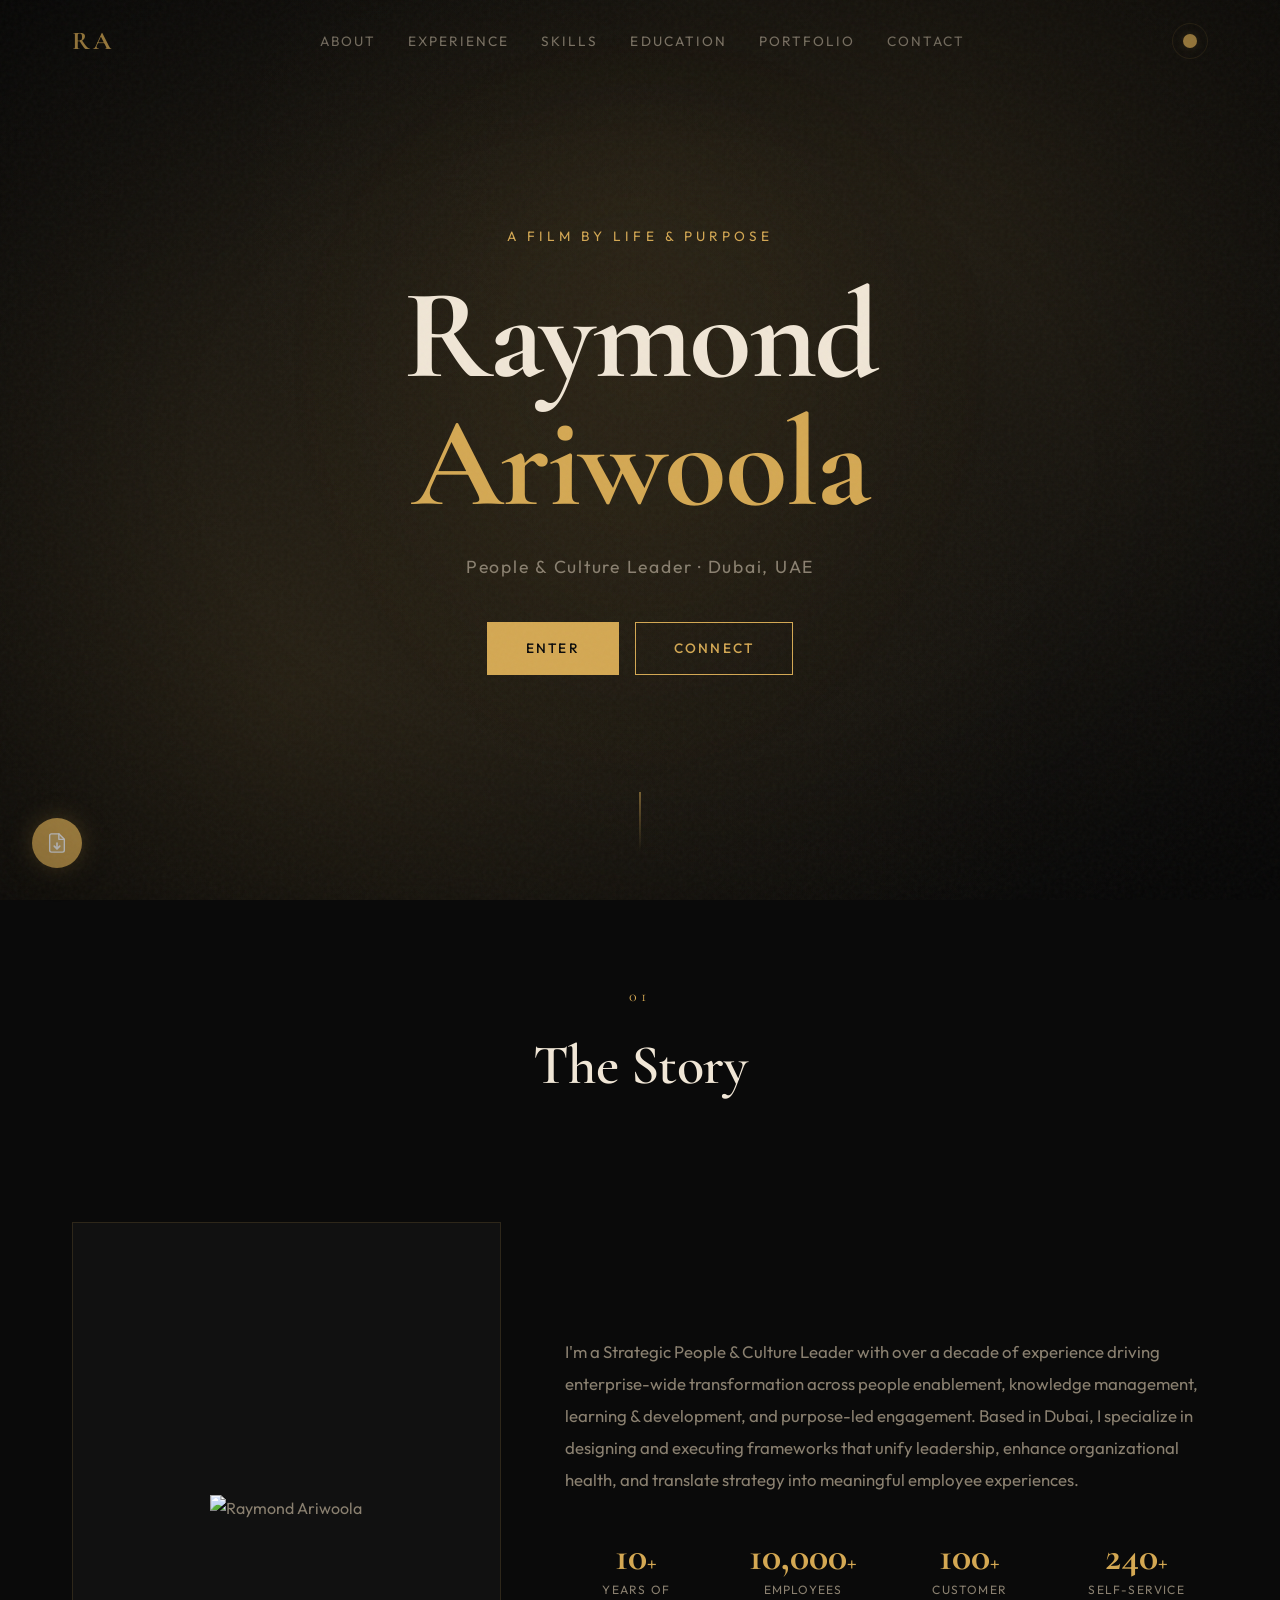
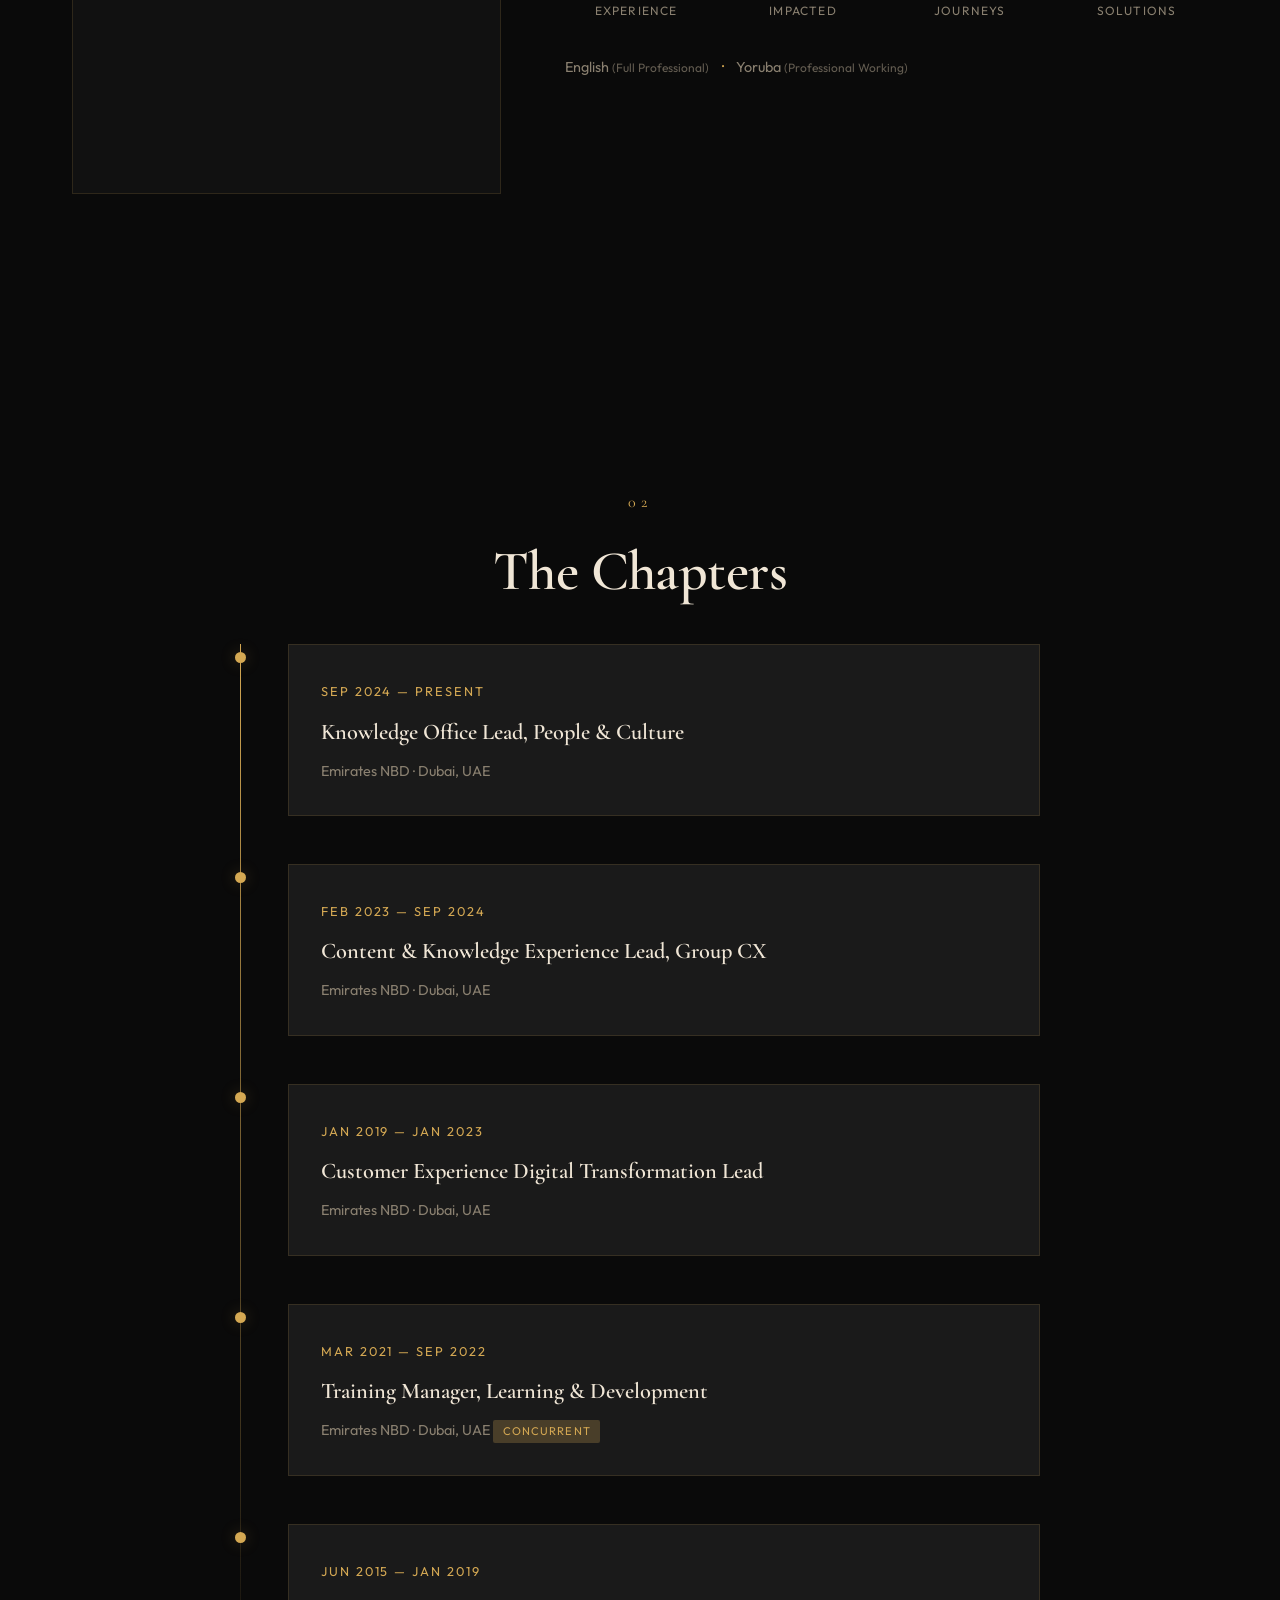
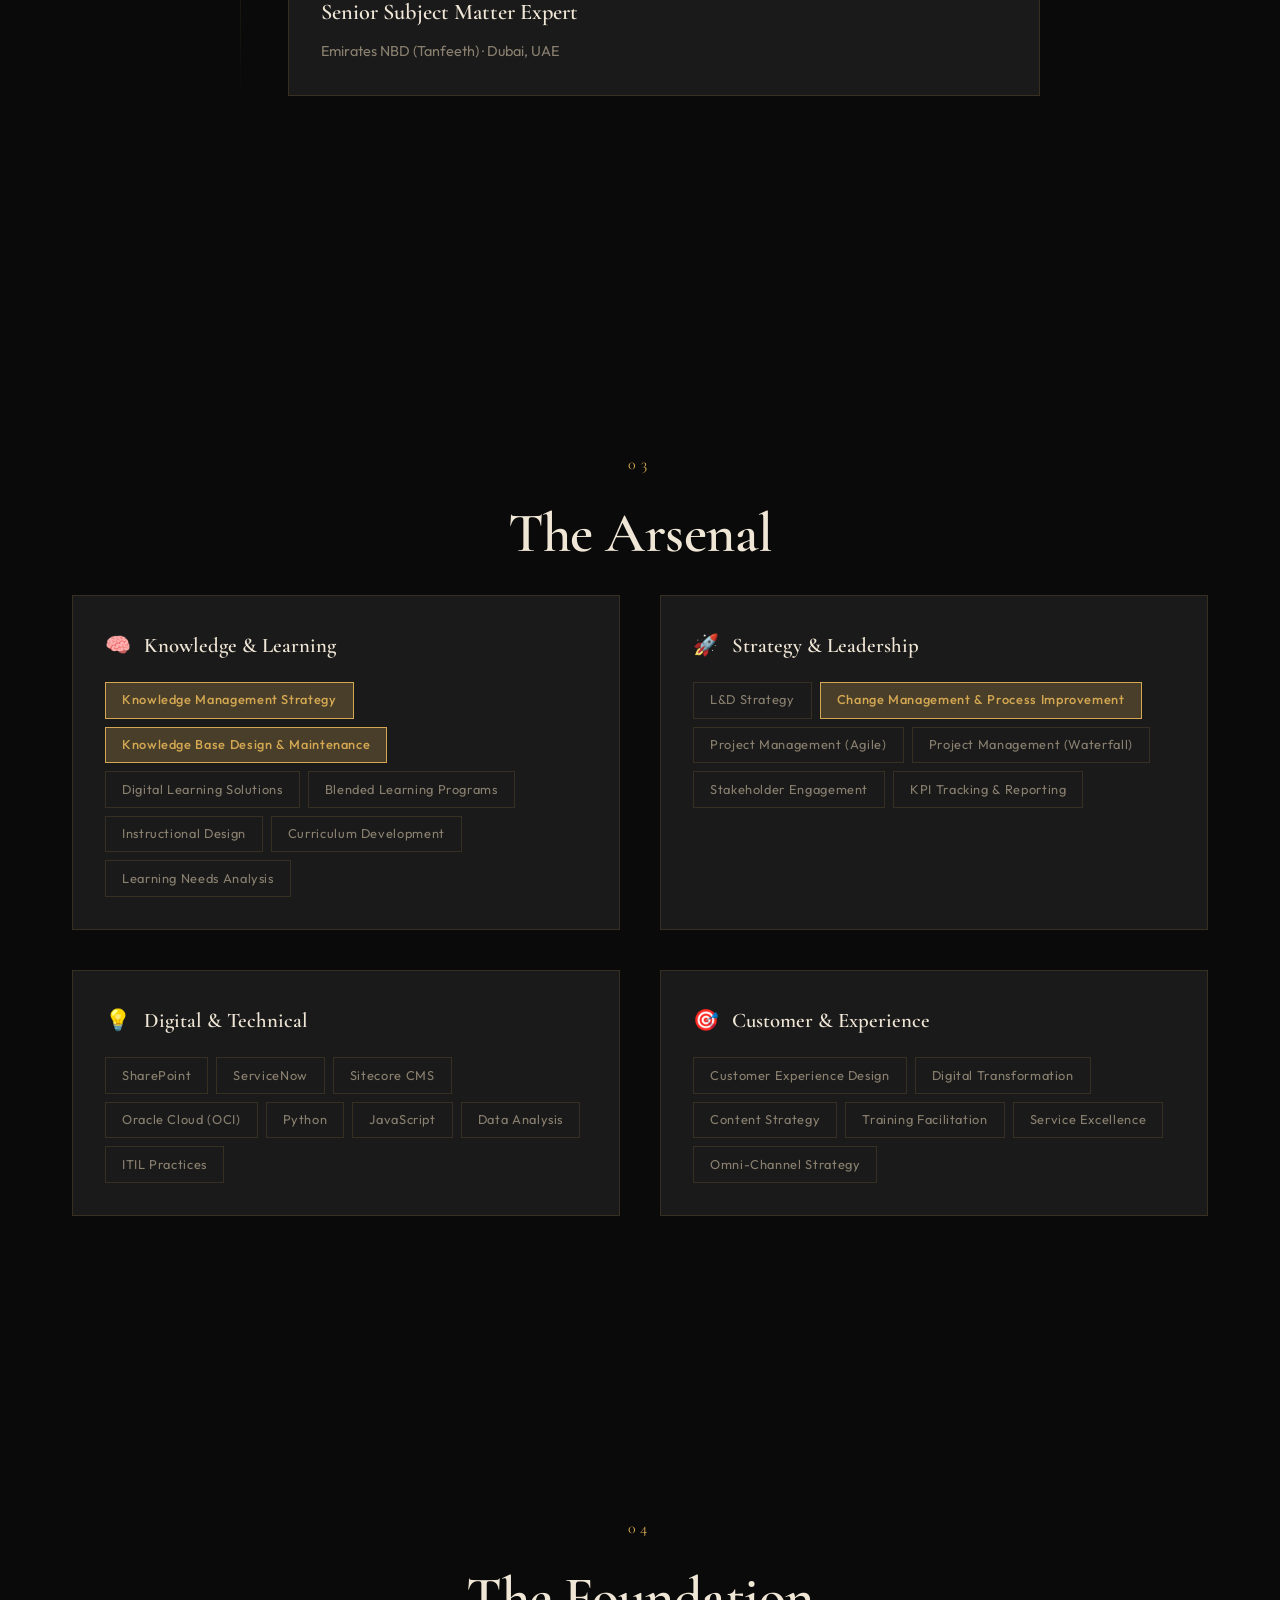
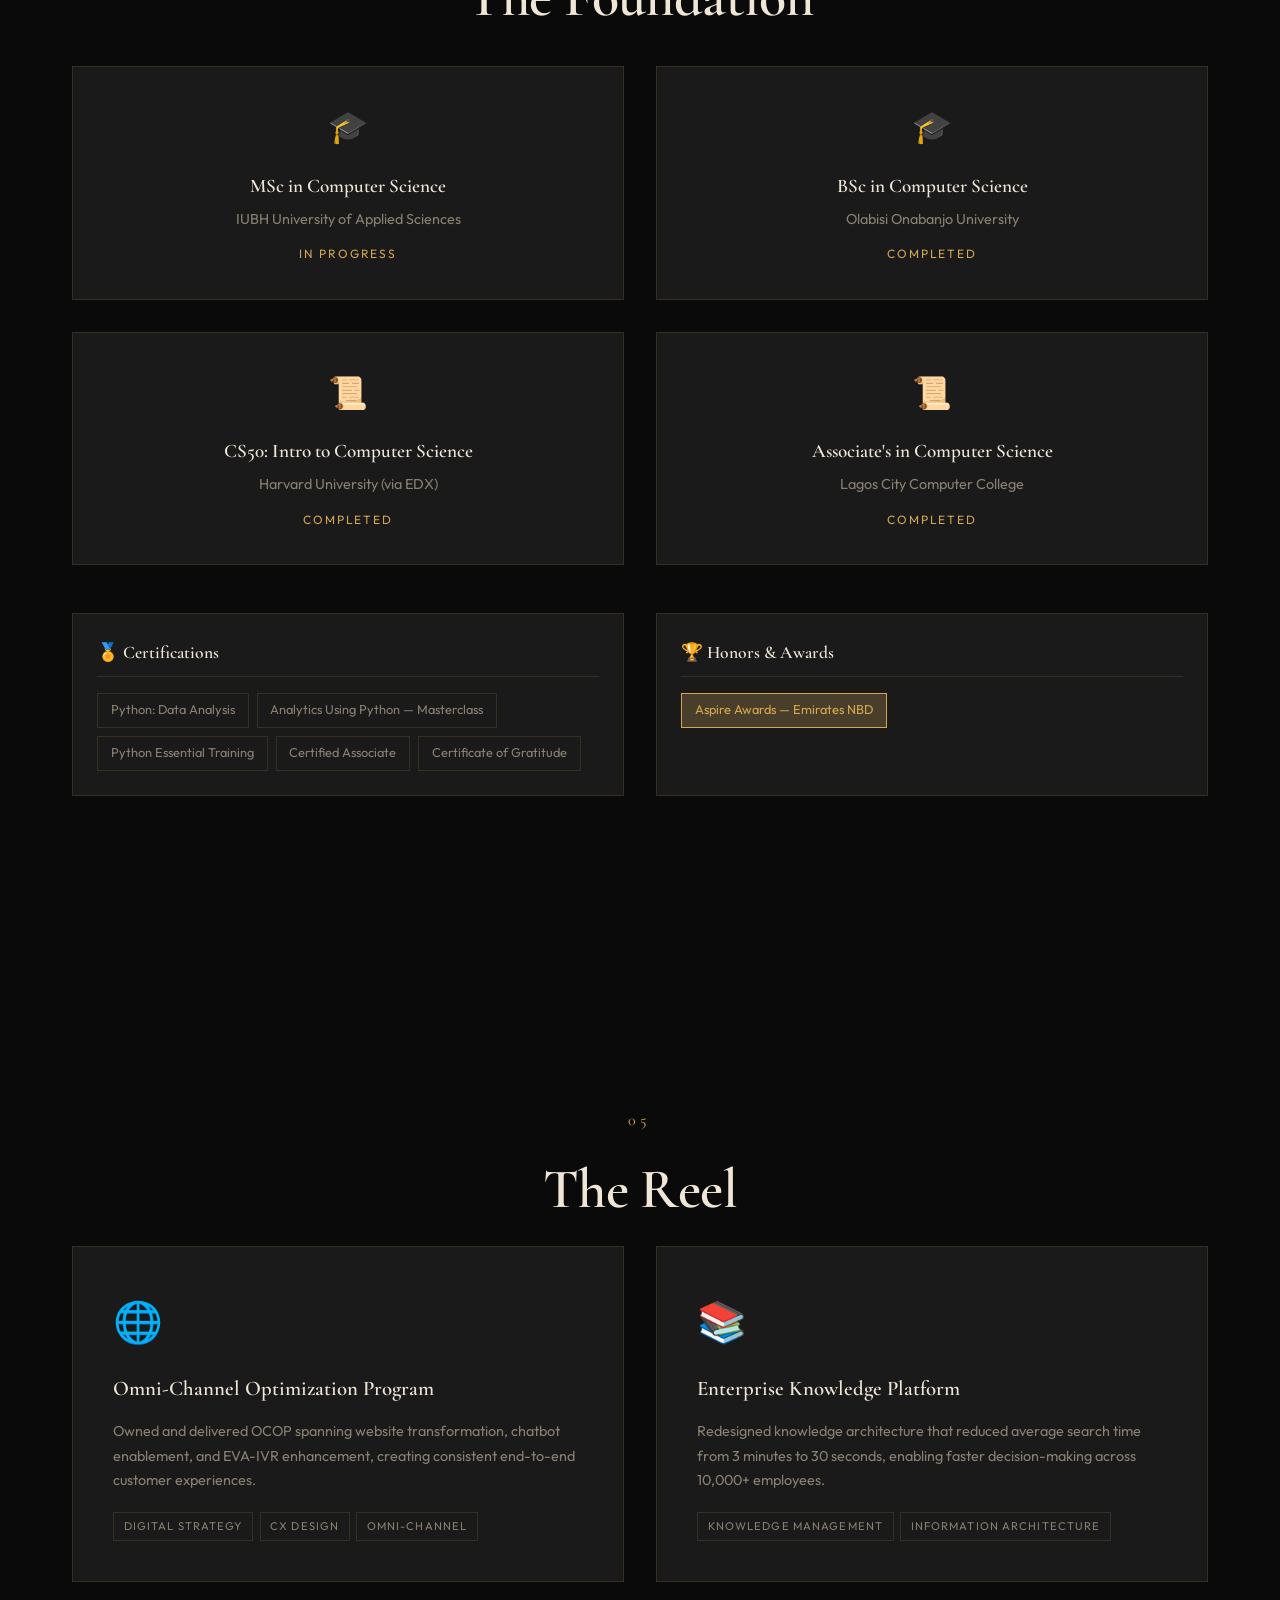
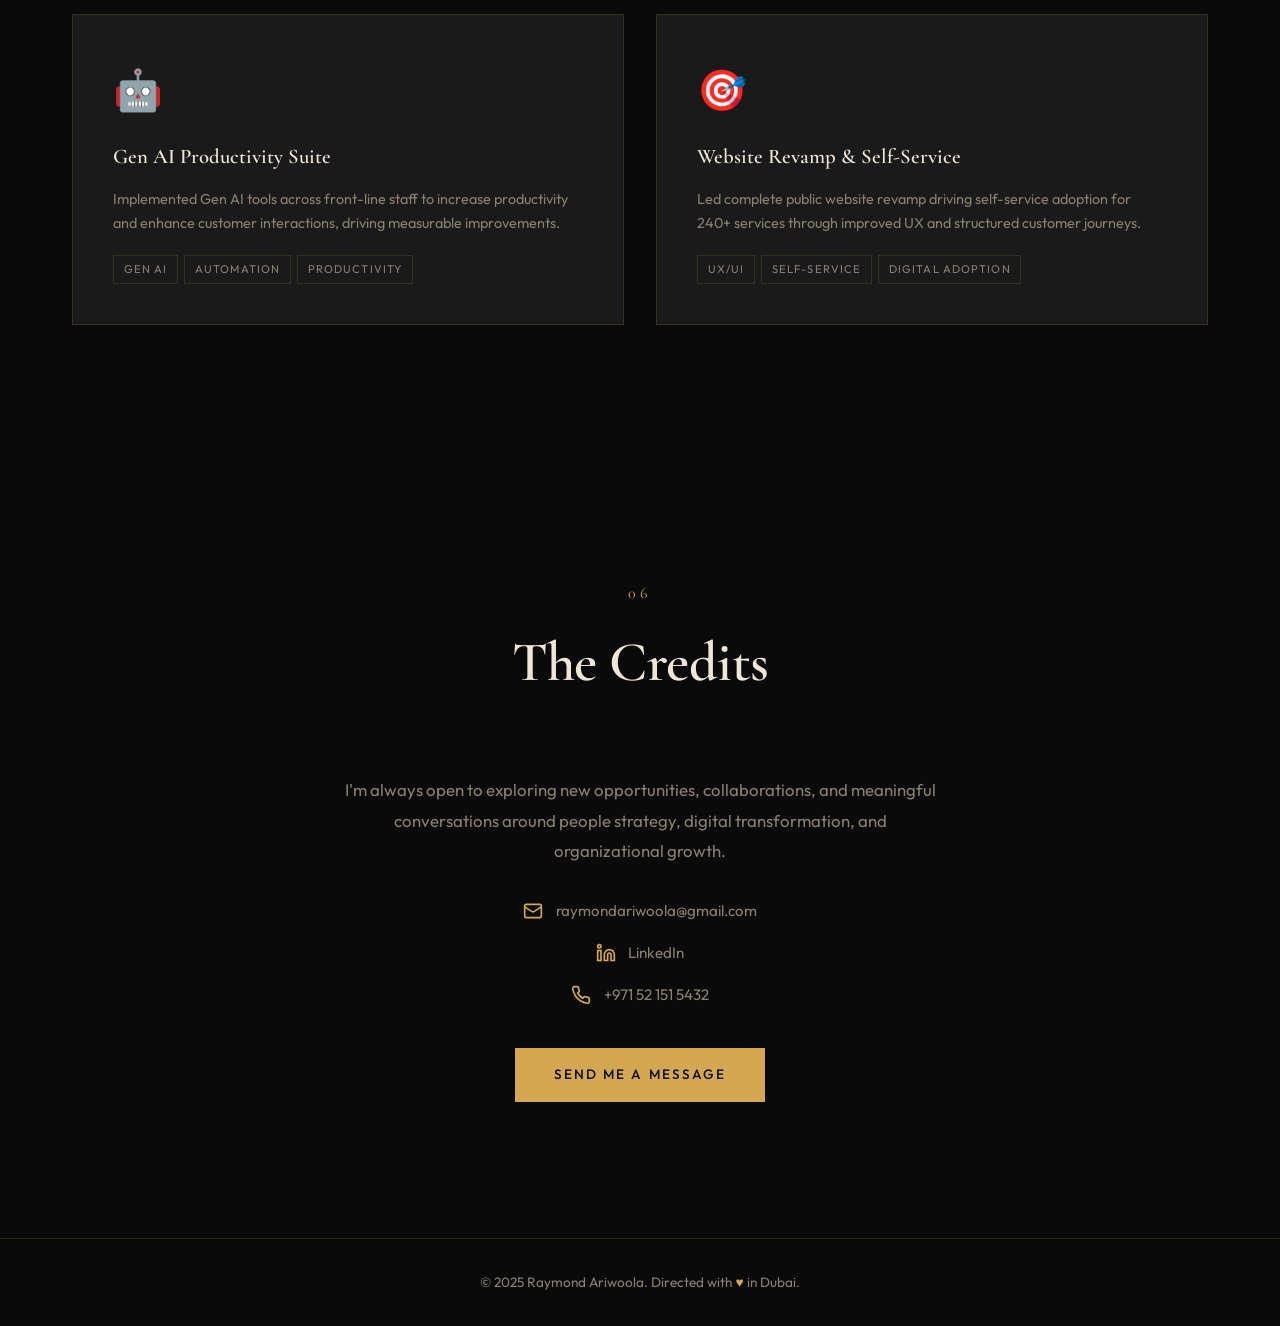
==== commit f61ec502: "Replace placeholder SVGs with profile image across multiple sections" ====
--- a/cinematic-dark/index.html
+++ b/cinematic-dark/index.html
@@ -90,8 +90,7 @@
         <div class="about__image-col parallax-up">
           <div class="about__image tilt-card">
             <div class="about__image-placeholder">
-              <svg xmlns="http://www.w3.org/2000/svg" viewBox="0 0 24 24" fill="none" stroke="currentColor" stroke-width="1.5"><path d="M20 21v-2a4 4 0 0 0-4-4H8a4 4 0 0 0-4 4v2"/><circle cx="12" cy="7" r="4"/></svg>
-              <span>Photo coming soon</span>
+              <img src="../assets/profile.jpg" alt="Raymond Ariwoola">
             </div>
           </div>
         </div>
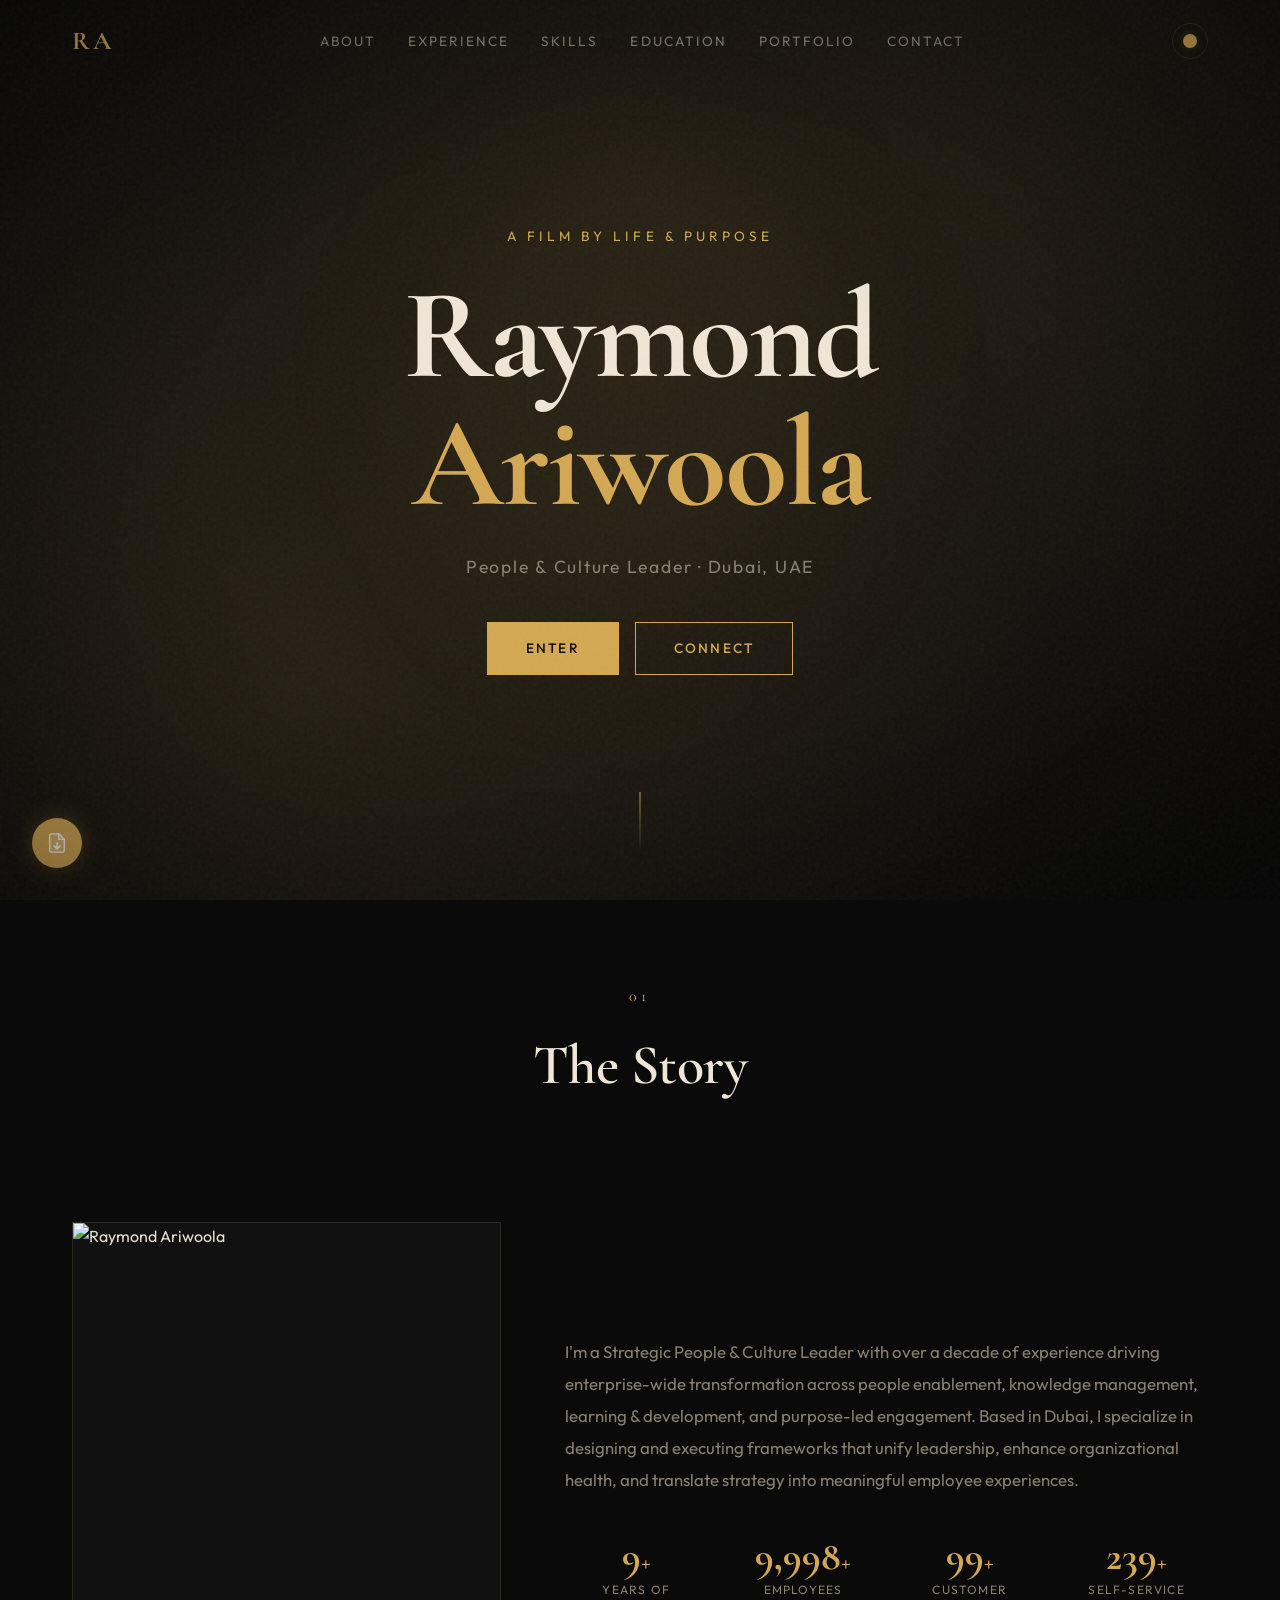
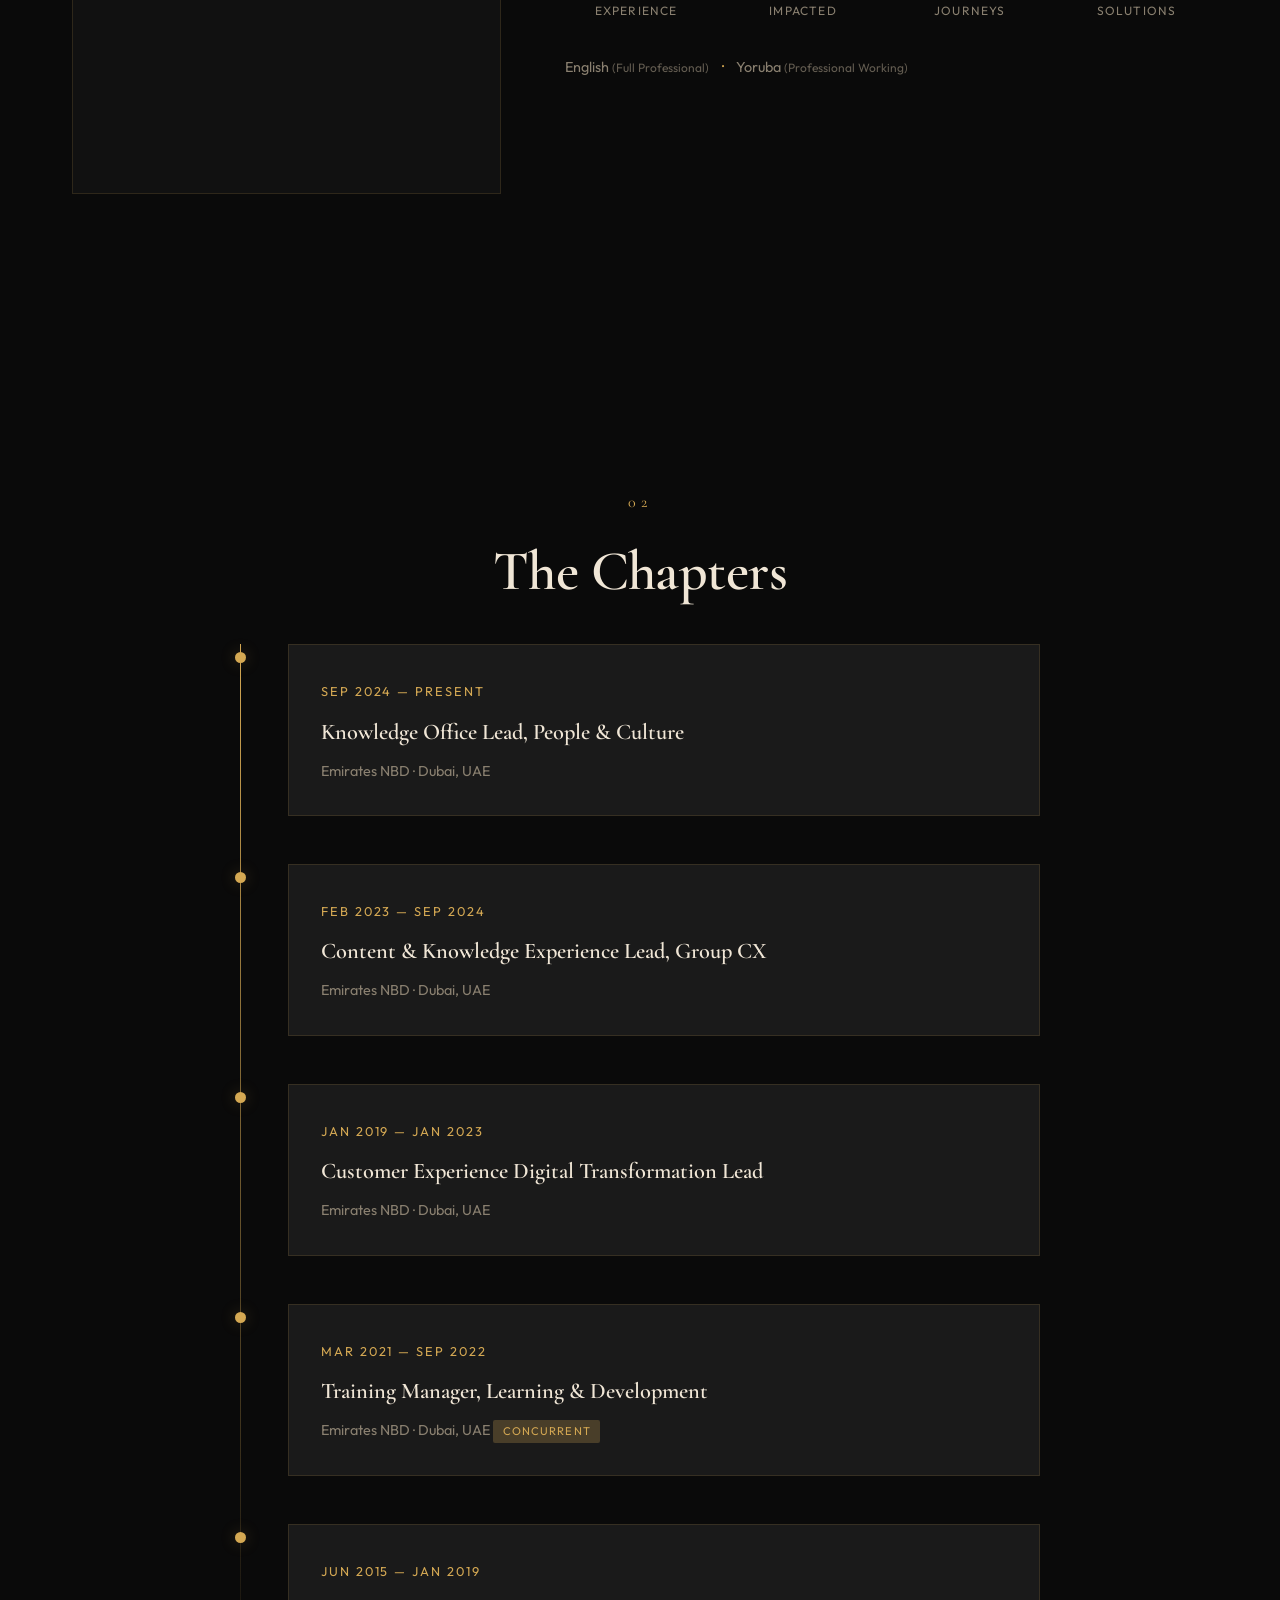
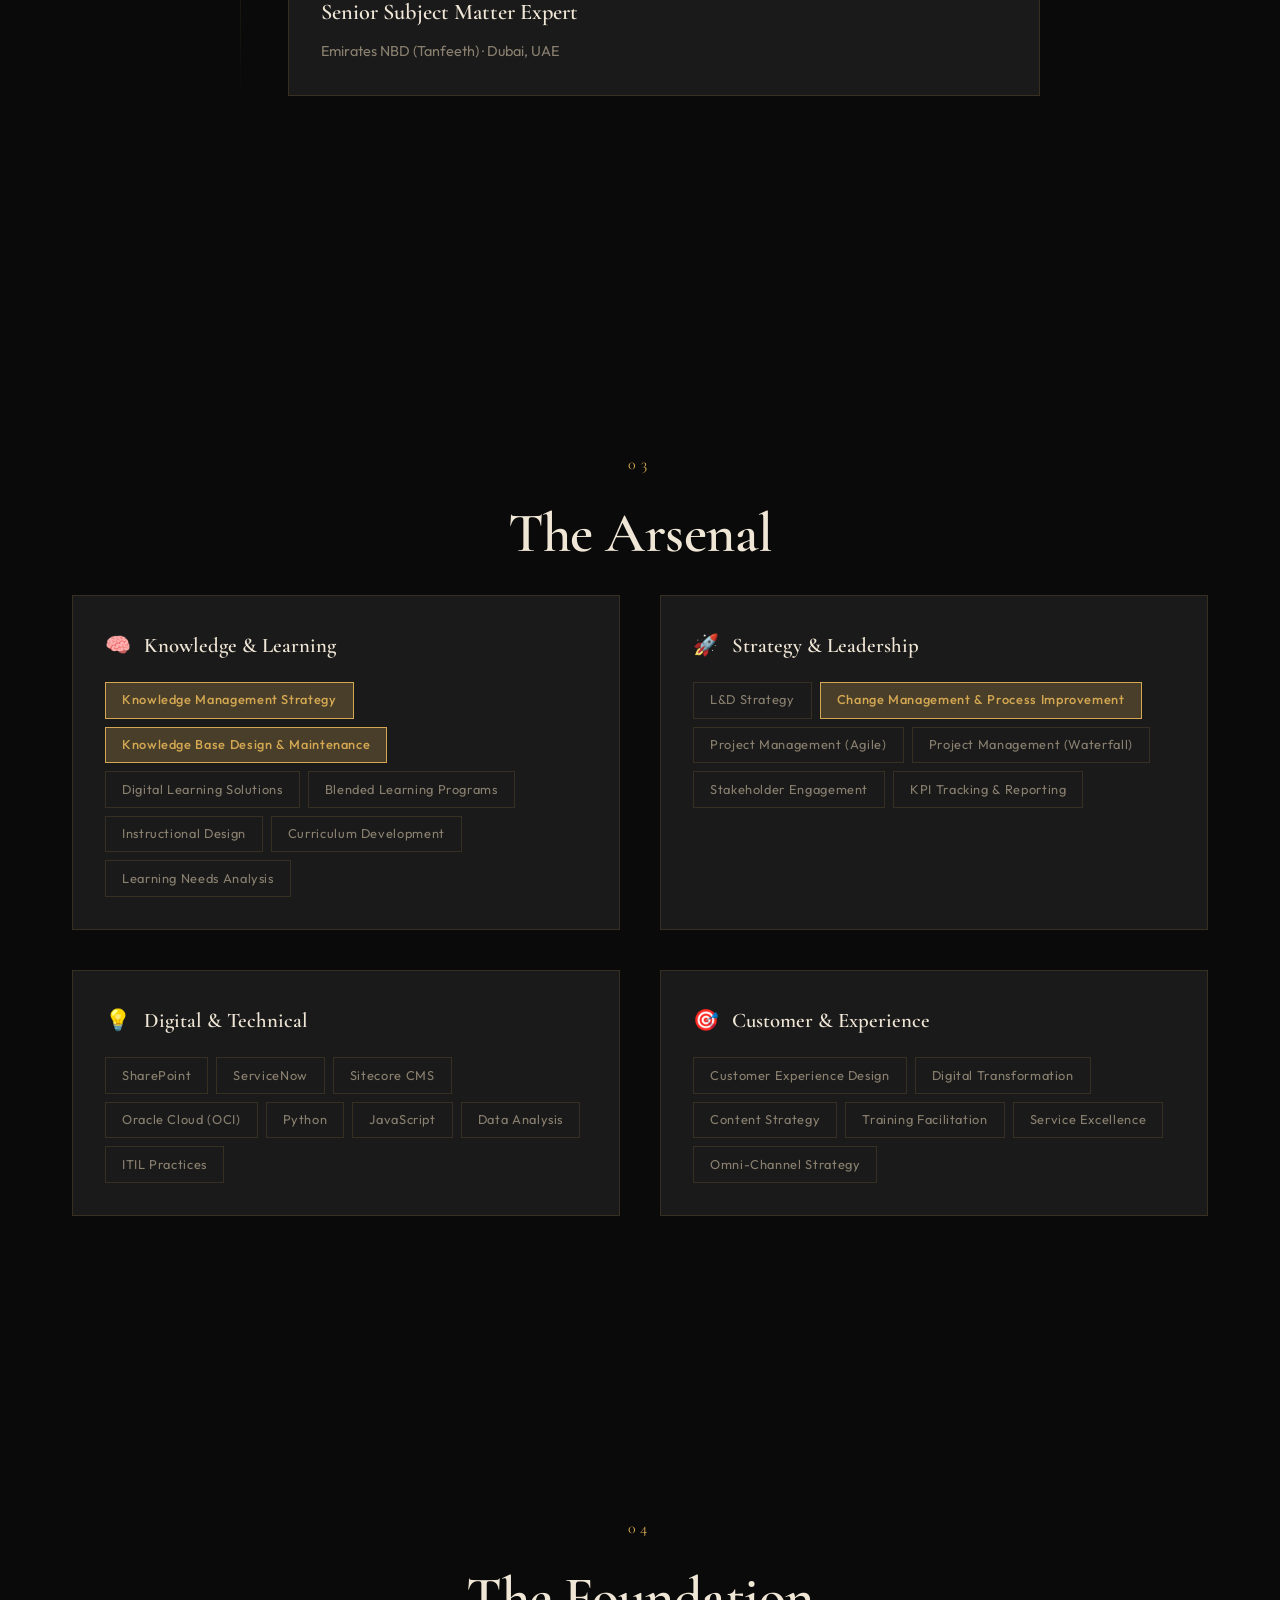
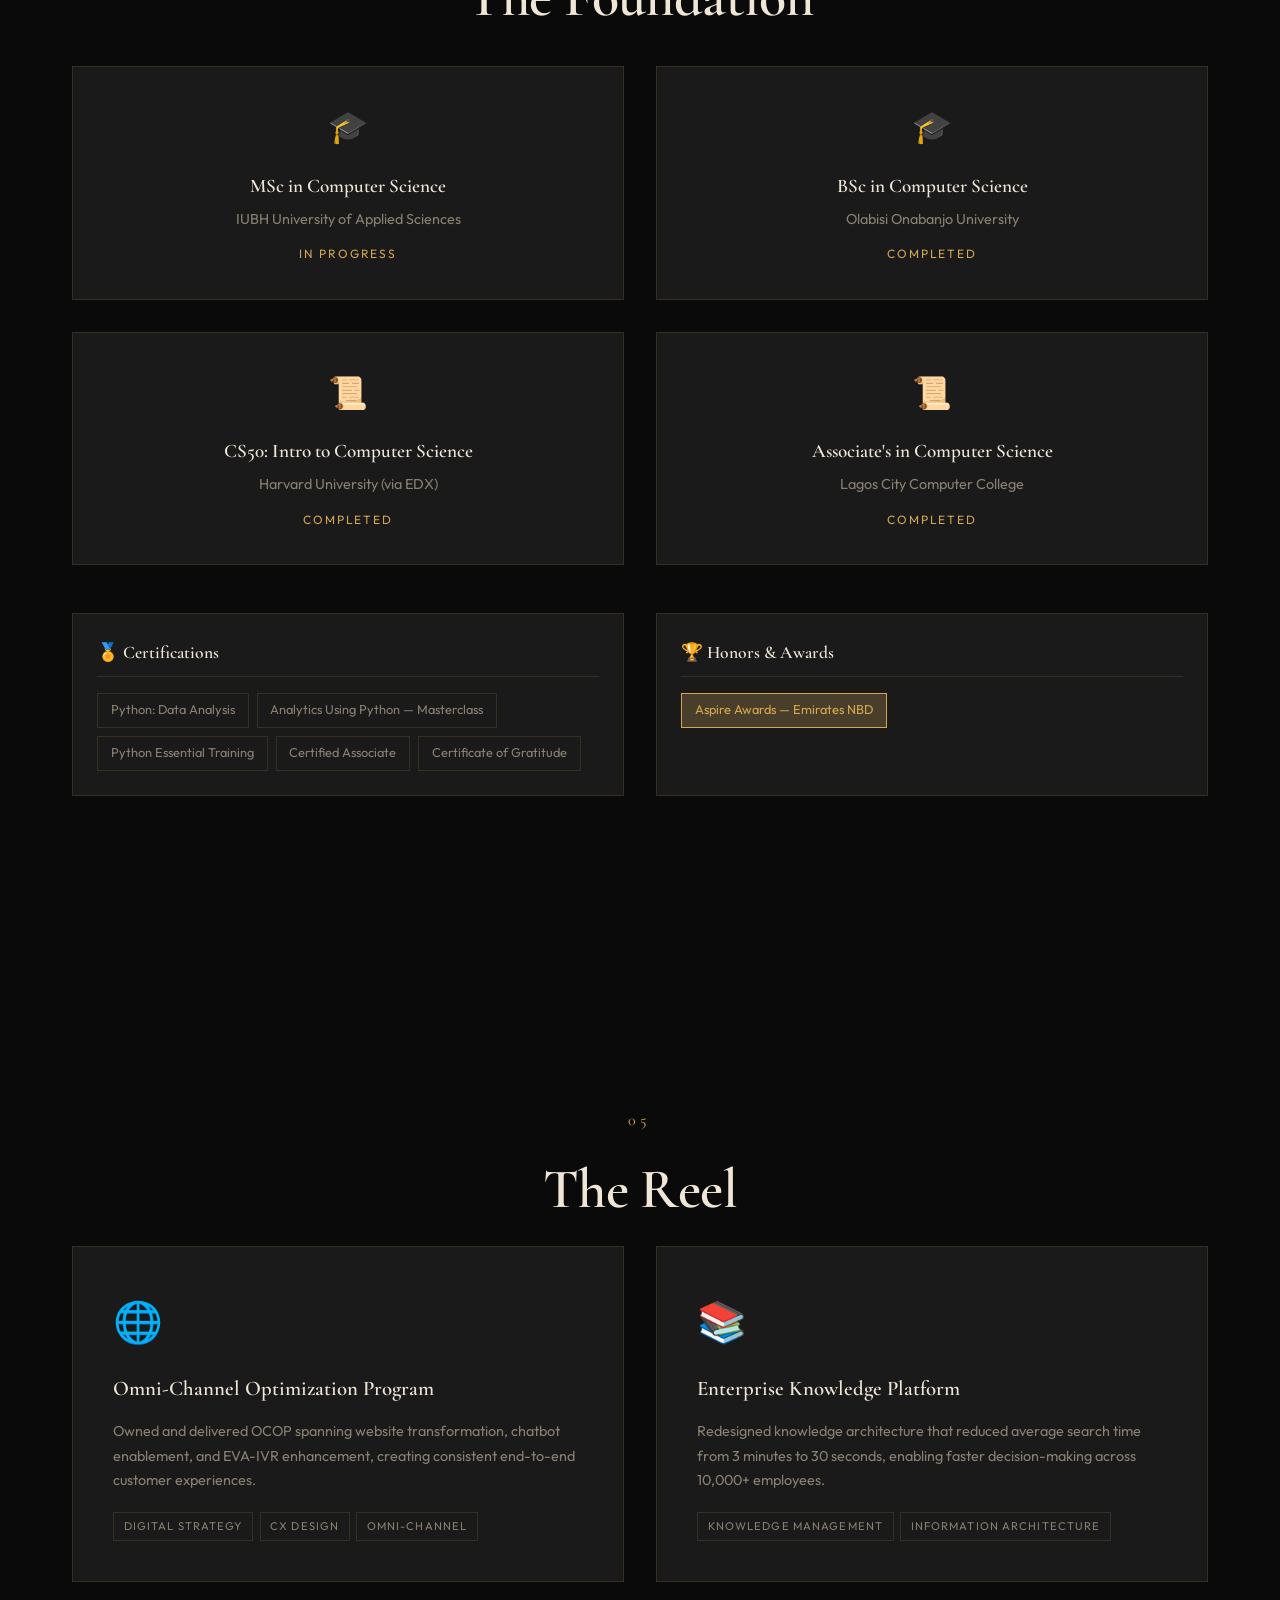
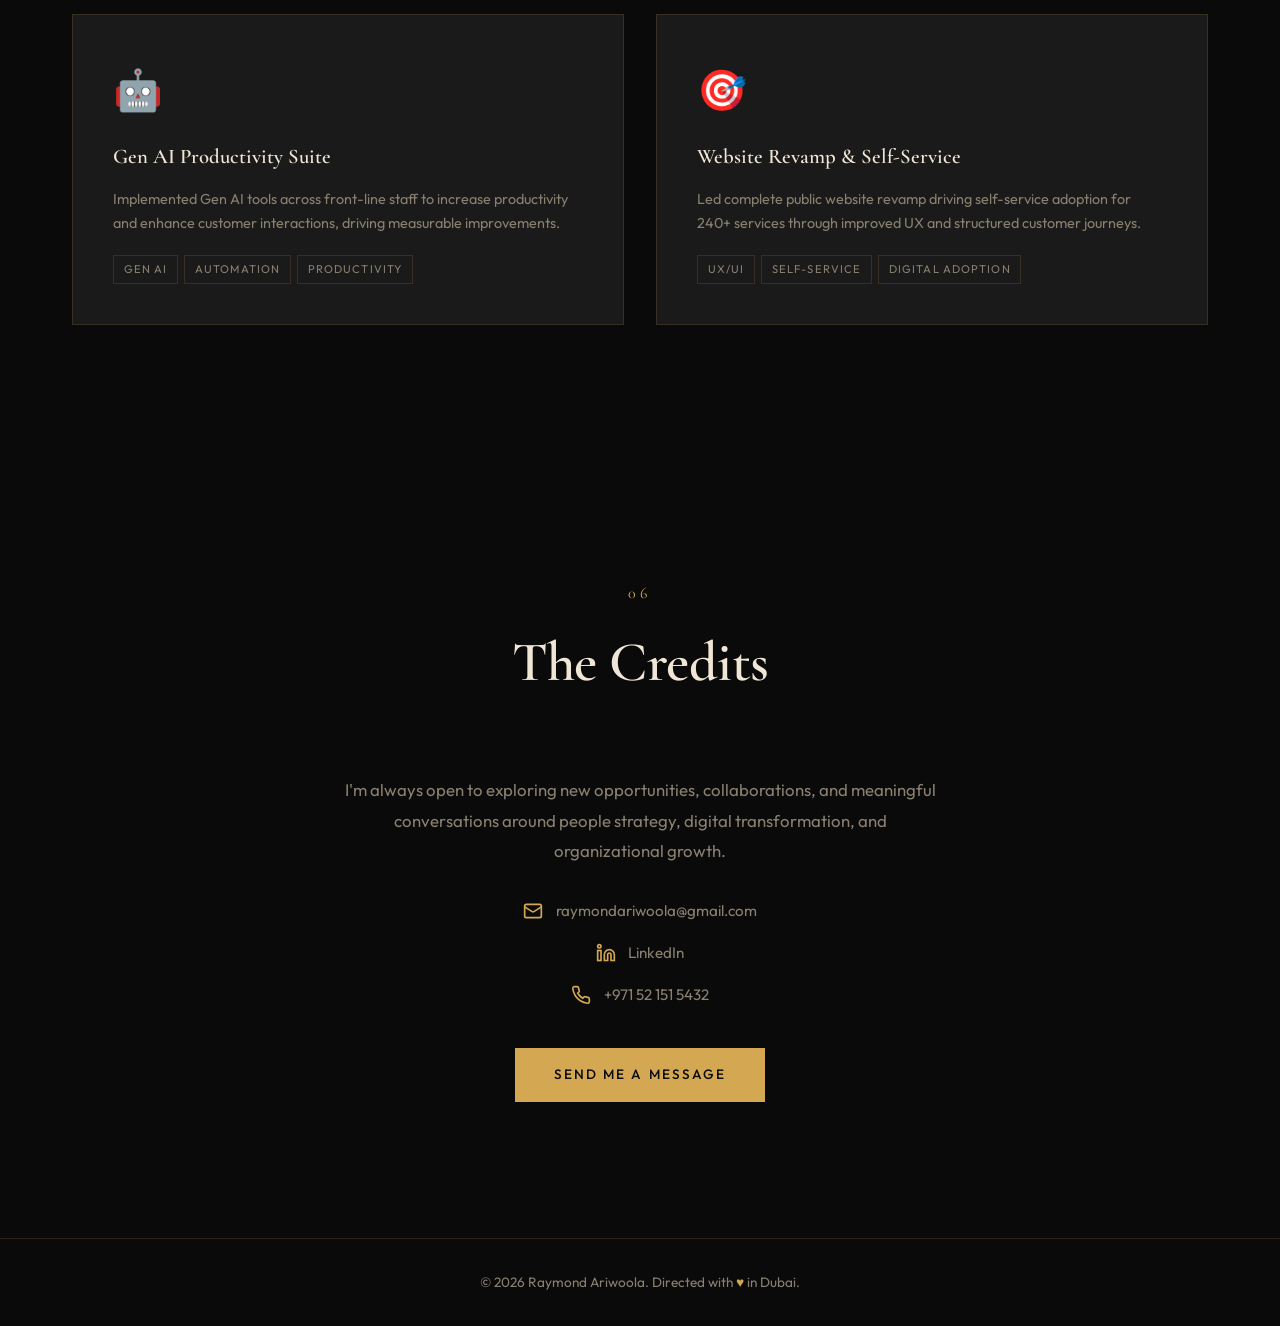
==== commit f52f01f7: "Update footer copyright year dynamically across multiple pages" ====
--- a/cinematic-dark/index.html
+++ b/cinematic-dark/index.html
@@ -429,7 +429,7 @@
 
   <footer class="footer">
     <div class="container">
-      <p>&copy; 2025 Raymond Ariwoola. Directed with <span class="footer__heart">♥</span> in Dubai.</p>
+      <p>&copy; <script>document.write(new Date().getFullYear())</script> Raymond Ariwoola. Directed with <span class="footer__heart">♥</span> in Dubai.</p>
     </div>
   </footer>
 
--- a/cinematic-dark/style.css
+++ b/cinematic-dark/style.css
@@ -381,11 +381,9 @@
   position: relative; overflow: hidden;
 }
 .about__image-placeholder {
-  display: flex; flex-direction: column; align-items: center; gap: 0.5rem;
-  color: var(--text-secondary);
-}
-.about__image-placeholder svg { width: 48px; height: 48px; }
-.about__image-placeholder span { font-size: 0.8rem; letter-spacing: 0.1em; }
+  width: 100%; height: 100%;
+}
+.about__image-placeholder img { width: 100%; height: 100%; object-fit: cover; object-position: top; display: block; }
 .about__description {
   font-size: 1.05rem; color: var(--text-secondary);
   line-height: 1.9; margin-bottom: 2.5rem;
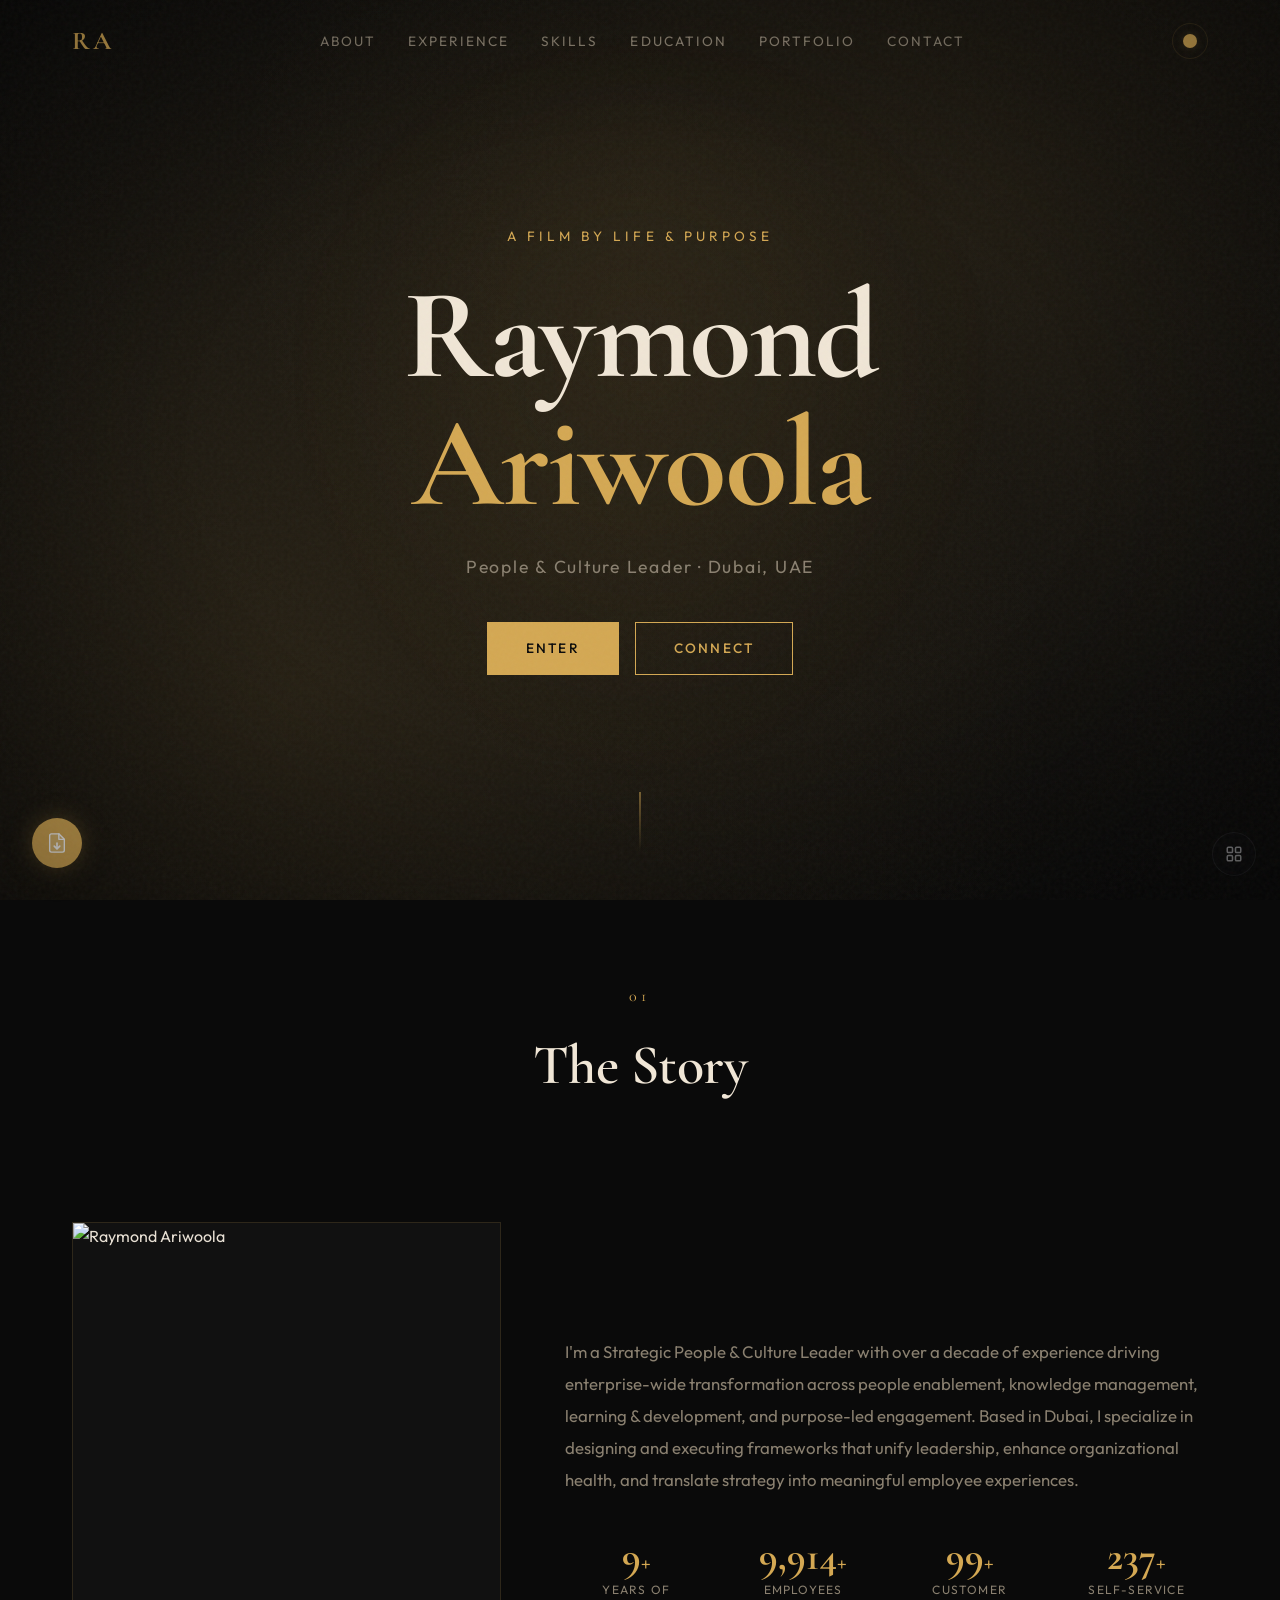
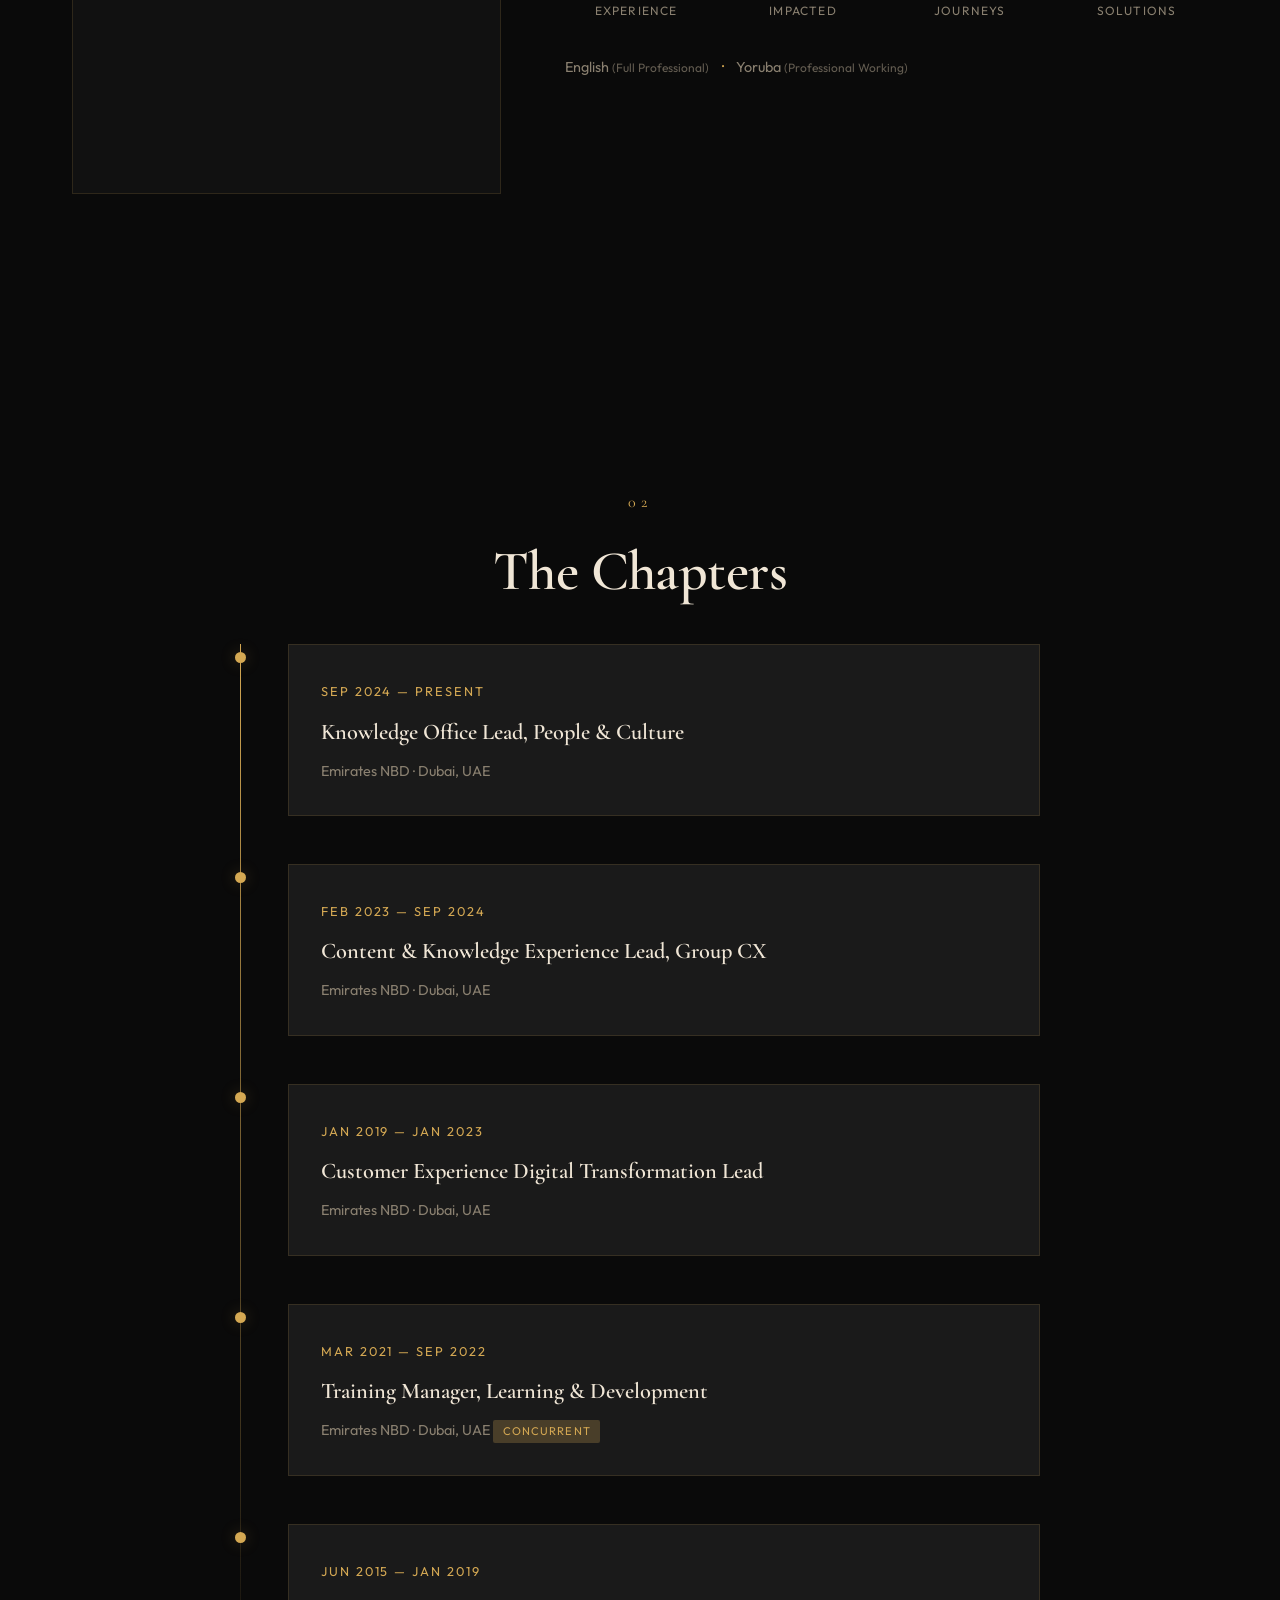
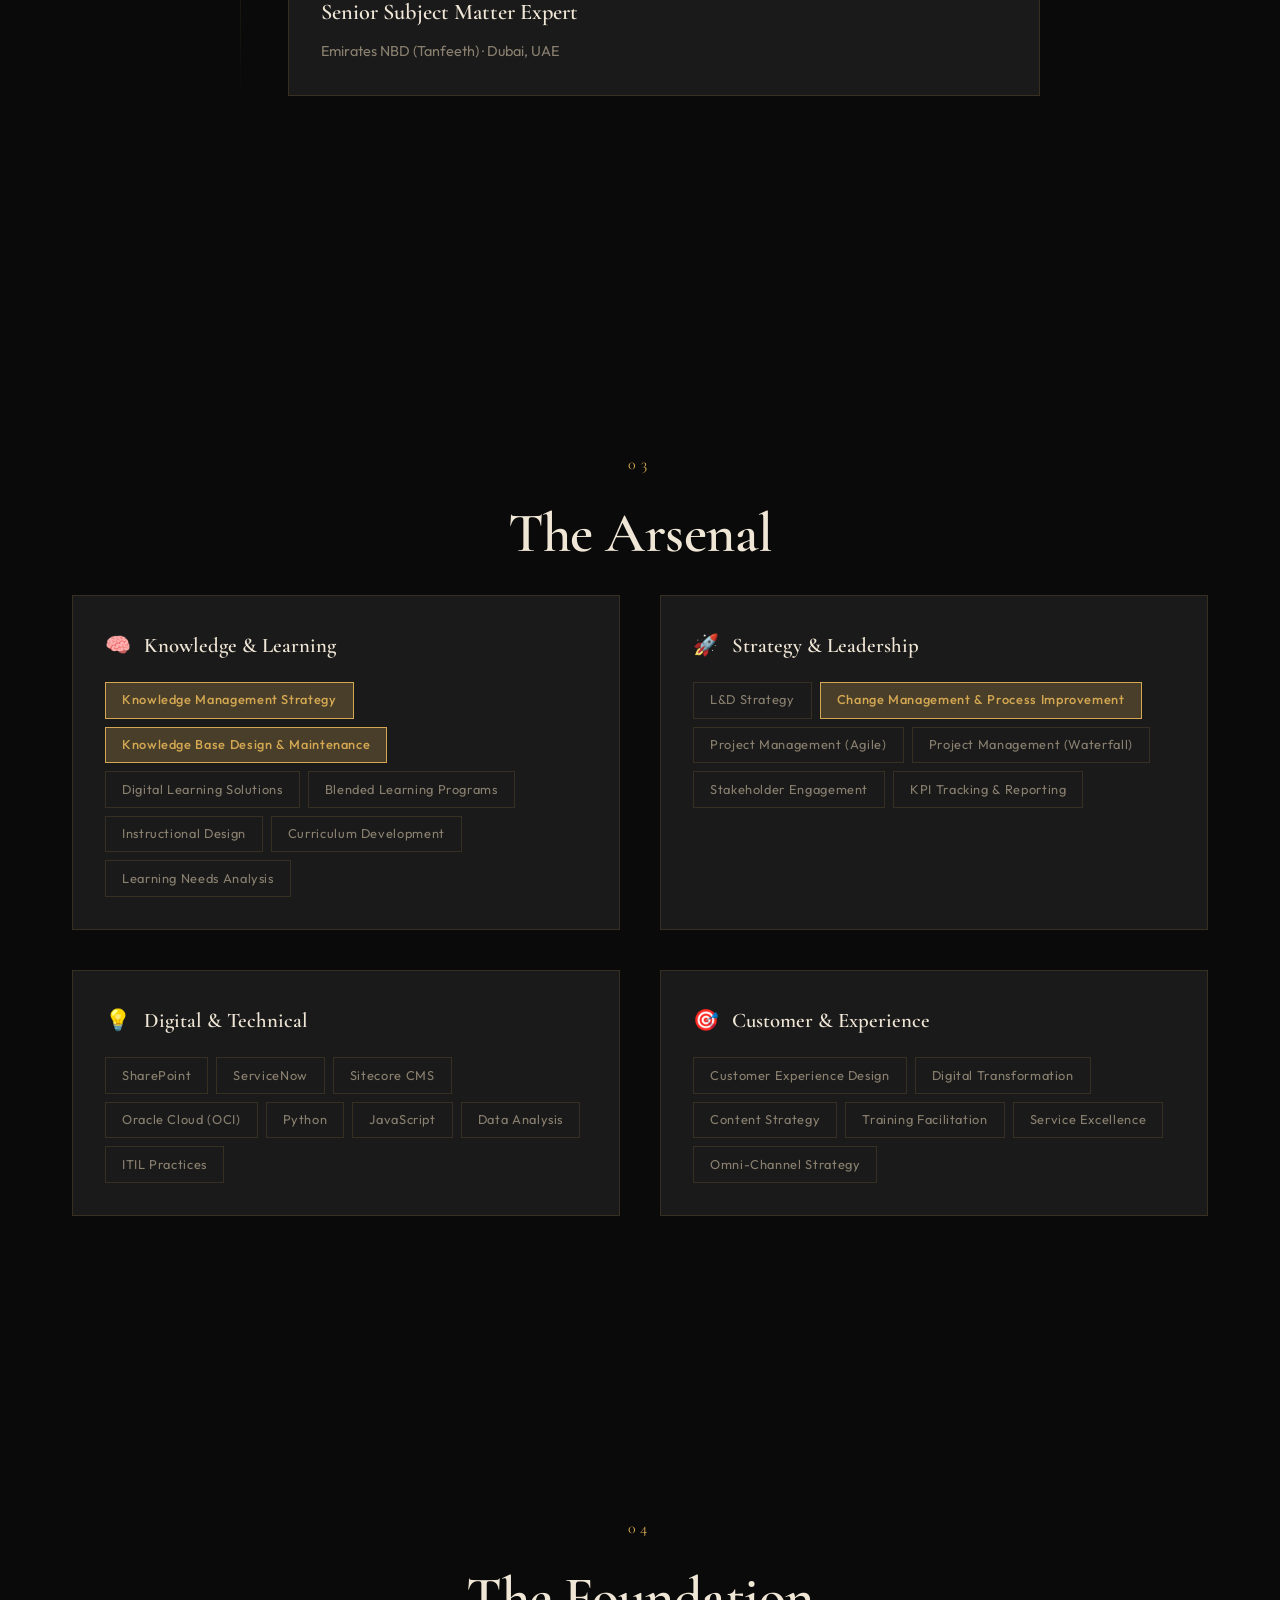
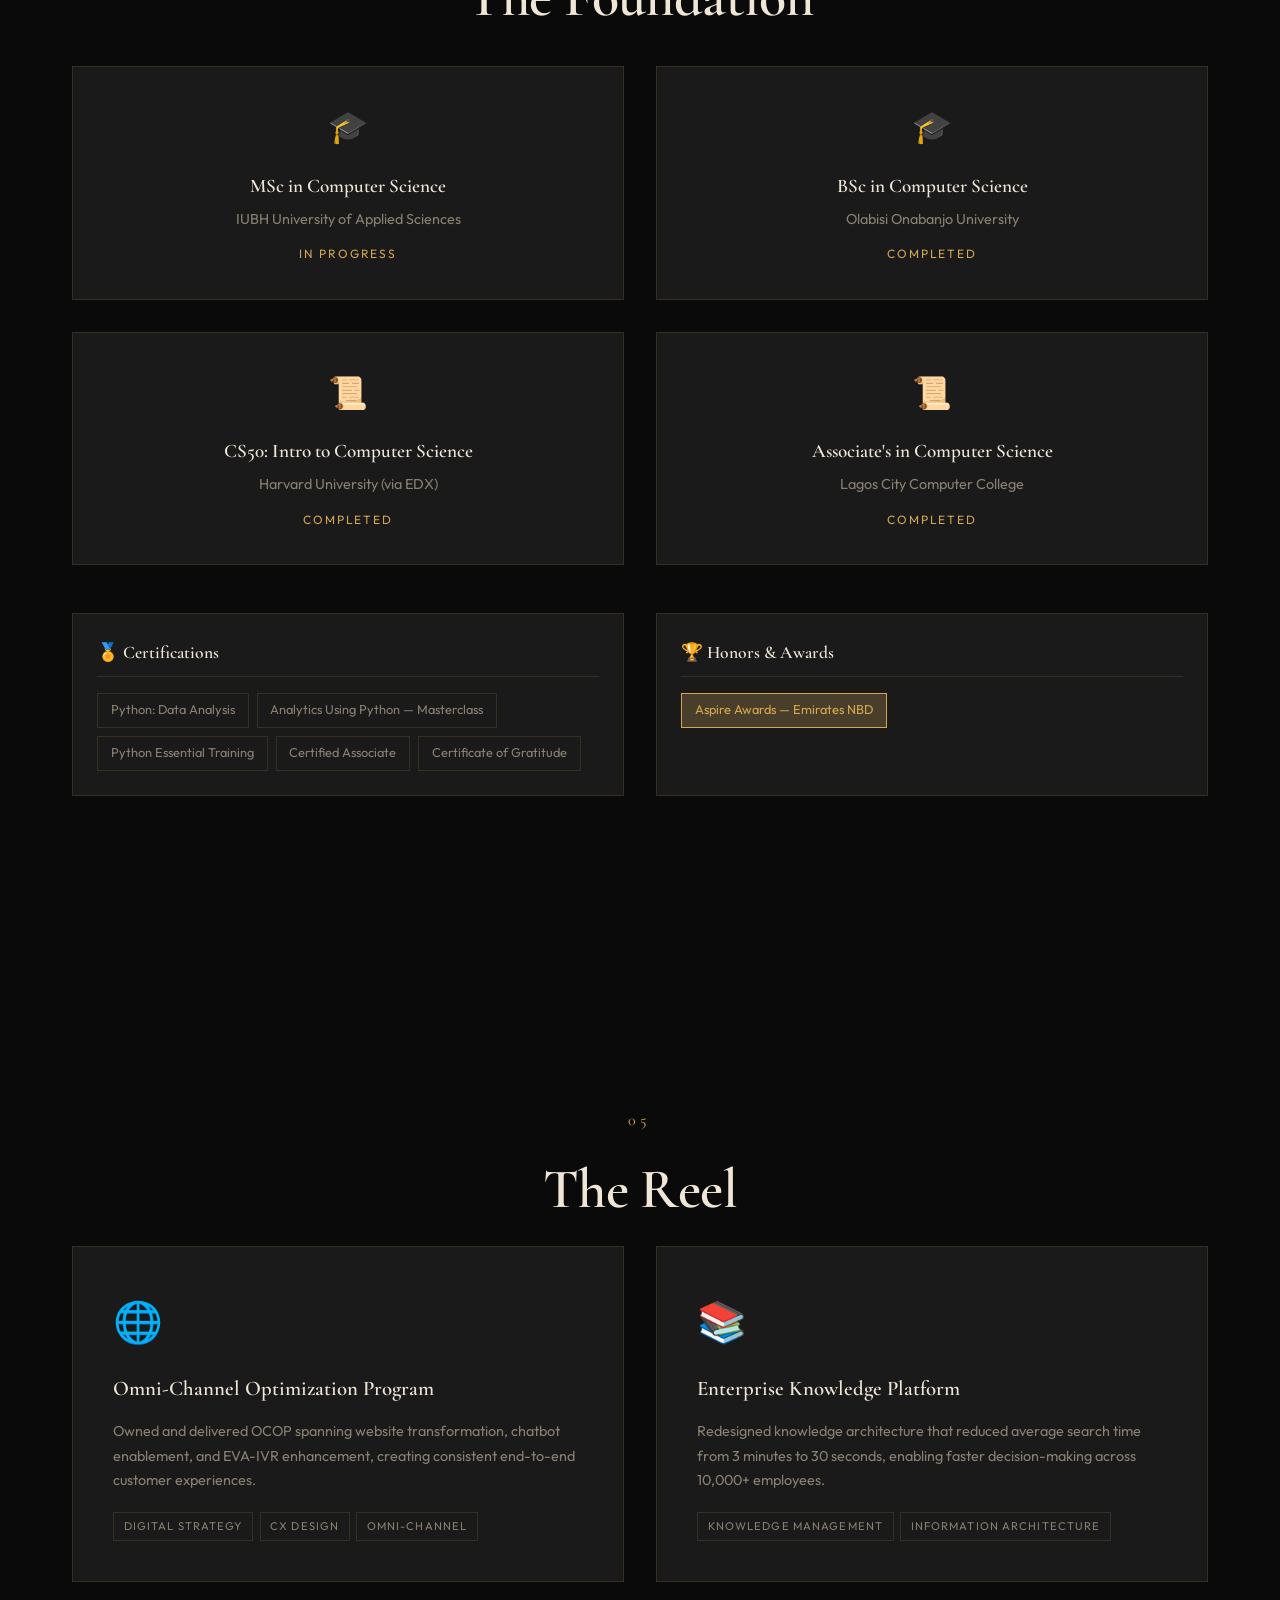
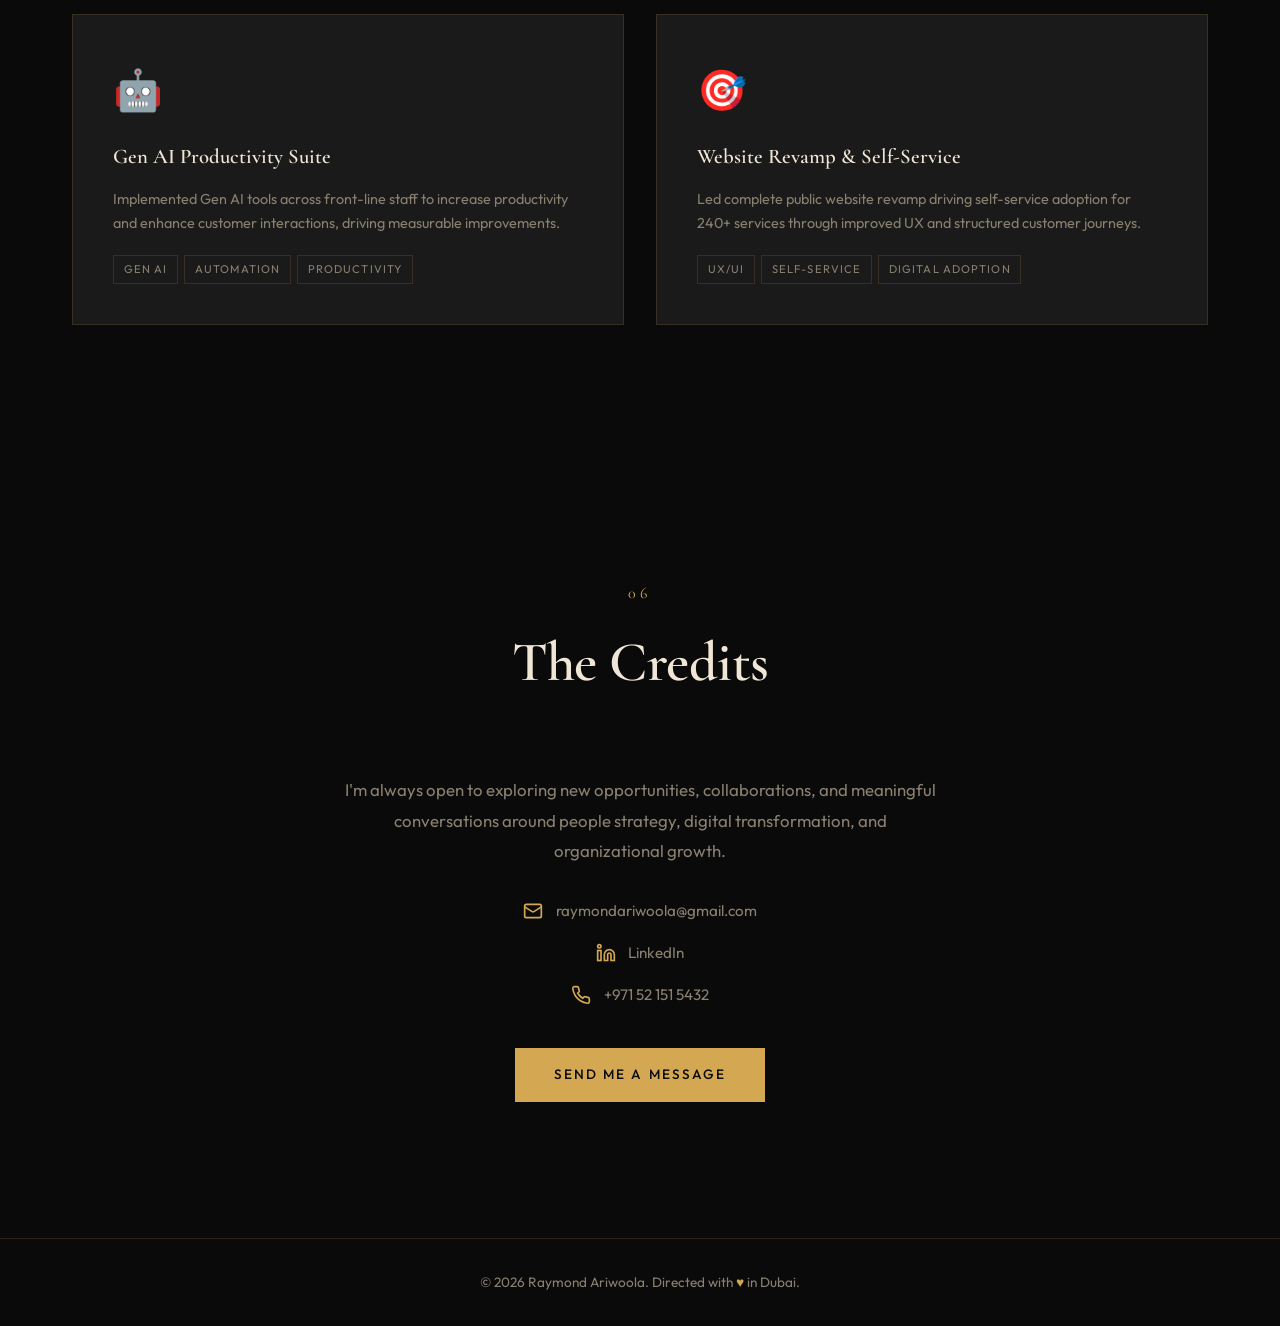
==== commit d6f7144a: "Add projects launcher functionality with FAB and modal styles" ====
--- a/cinematic-dark/index.html
+++ b/cinematic-dark/index.html
@@ -439,5 +439,7 @@
 
   <script src="script.js"></script>
   <script src="/assets/resume-fab.js" defer></script>
+  <link rel="stylesheet" href="/assets/projects-launcher.css">
+  <script src="/assets/projects-launcher.js" defer></script>
 </body>
 </html>
--- a/assets/projects-launcher.css
+++ b/assets/projects-launcher.css
@@ -0,0 +1,247 @@
+/* ============================================================
+   Projects Launcher — shared FAB + modal styles
+   Paired with /assets/projects-launcher.js
+   Theme-aware via CSS custom properties (--accent / --accent-1).
+   ============================================================ */
+
+:root {
+  --pl-accent: #7c6aef;
+  --pl-bg: rgba(12, 12, 16, 0.72);
+  --pl-card-bg: rgba(255, 255, 255, 0.04);
+  --pl-card-border: rgba(255, 255, 255, 0.08);
+  --pl-text: #f5f5f7;
+  --pl-text-dim: #a1a1aa;
+}
+
+/* ---------- Floating launcher button (bottom-right) ---------- */
+.pl-fab {
+  position: fixed;
+  right: 1.5rem;
+  bottom: 1.5rem;
+  z-index: 9000;
+  width: 44px;
+  height: 44px;
+  display: inline-flex;
+  align-items: center;
+  justify-content: center;
+  border: 1px solid rgba(255, 255, 255, 0.12);
+  border-radius: 50%;
+  background: rgba(20, 20, 26, 0.55);
+  color: #f5f5f7;
+  cursor: pointer;
+  backdrop-filter: blur(10px);
+  -webkit-backdrop-filter: blur(10px);
+  opacity: 0.55;
+  transition: opacity 0.25s ease, transform 0.25s ease,
+    box-shadow 0.25s ease, border-color 0.25s ease;
+  -webkit-tap-highlight-color: transparent;
+}
+
+.pl-fab:hover,
+.pl-fab:focus-visible {
+  opacity: 1;
+  transform: translateY(-2px);
+  border-color: var(--pl-accent);
+  box-shadow: 0 8px 24px rgba(0, 0, 0, 0.35),
+    0 0 0 3px color-mix(in srgb, var(--pl-accent) 18%, transparent);
+  outline: none;
+}
+
+.pl-fab svg {
+  width: 18px;
+  height: 18px;
+  display: block;
+}
+
+.pl-fab__hint {
+  position: absolute;
+  right: calc(100% + 10px);
+  top: 50%;
+  transform: translateY(-50%) translateX(6px);
+  background: rgba(0, 0, 0, 0.85);
+  color: #fff;
+  font: 500 11px/1 'Inter', system-ui, sans-serif;
+  padding: 6px 8px;
+  border-radius: 6px;
+  white-space: nowrap;
+  opacity: 0;
+  pointer-events: none;
+  transition: opacity 0.2s ease, transform 0.2s ease;
+}
+
+.pl-fab__hint kbd {
+  font: inherit;
+  background: rgba(255, 255, 255, 0.12);
+  padding: 2px 5px;
+  border-radius: 3px;
+  margin: 0 1px;
+}
+
+.pl-fab:hover .pl-fab__hint,
+.pl-fab:focus-visible .pl-fab__hint {
+  opacity: 1;
+  transform: translateY(-50%) translateX(0);
+}
+
+@media (max-width: 640px) {
+  .pl-fab { right: 1rem; bottom: 1rem; width: 40px; height: 40px; }
+  .pl-fab__hint { display: none; }
+}
+
+/* ---------- Modal ---------- */
+.pl-modal {
+  position: fixed;
+  inset: 0;
+  z-index: 9500;
+  display: none;
+  align-items: center;
+  justify-content: center;
+  padding: 24px;
+  background: var(--pl-bg);
+  backdrop-filter: blur(14px);
+  -webkit-backdrop-filter: blur(14px);
+  opacity: 0;
+  transition: opacity 0.2s ease;
+}
+
+.pl-modal.is-open {
+  display: flex;
+  opacity: 1;
+}
+
+.pl-modal__panel {
+  width: 100%;
+  max-width: 760px;
+  max-height: 85vh;
+  overflow-y: auto;
+  background: #111114;
+  border: 1px solid rgba(255, 255, 255, 0.08);
+  border-radius: 18px;
+  padding: 28px;
+  box-shadow: 0 30px 80px rgba(0, 0, 0, 0.55);
+  transform: translateY(8px) scale(0.985);
+  transition: transform 0.25s ease;
+  font-family: 'Inter', system-ui, sans-serif;
+  color: var(--pl-text);
+}
+
+.pl-modal.is-open .pl-modal__panel { transform: translateY(0) scale(1); }
+
+.pl-modal__head {
+  display: flex;
+  align-items: flex-start;
+  justify-content: space-between;
+  gap: 16px;
+  margin-bottom: 22px;
+}
+
+.pl-modal__title {
+  font: 700 1.25rem/1.2 'Space Grotesk', 'Inter', system-ui, sans-serif;
+  margin: 0 0 4px;
+}
+
+.pl-modal__subtitle {
+  font-size: 0.875rem;
+  color: var(--pl-text-dim);
+  margin: 0;
+}
+
+.pl-modal__close {
+  border: 1px solid rgba(255, 255, 255, 0.1);
+  background: rgba(255, 255, 255, 0.04);
+  color: var(--pl-text);
+  width: 32px;
+  height: 32px;
+  border-radius: 8px;
+  cursor: pointer;
+  display: inline-flex;
+  align-items: center;
+  justify-content: center;
+  transition: background 0.2s ease, border-color 0.2s ease;
+}
+
+.pl-modal__close:hover {
+  background: rgba(255, 255, 255, 0.08);
+  border-color: rgba(255, 255, 255, 0.2);
+}
+
+.pl-modal__close svg { width: 14px; height: 14px; }
+
+.pl-grid {
+  display: grid;
+  grid-template-columns: repeat(auto-fill, minmax(220px, 1fr));
+  gap: 14px;
+}
+
+.pl-card {
+  display: flex;
+  flex-direction: column;
+  gap: 8px;
+  padding: 18px;
+  background: var(--pl-card-bg);
+  border: 1px solid var(--pl-card-border);
+  border-radius: 12px;
+  color: inherit;
+  text-decoration: none;
+  transition: transform 0.2s ease, border-color 0.2s ease,
+    background 0.2s ease;
+}
+
+.pl-card:hover,
+.pl-card:focus-visible {
+  transform: translateY(-3px);
+  border-color: var(--pl-accent);
+  background: rgba(255, 255, 255, 0.07);
+  outline: none;
+}
+
+.pl-card__icon {
+  width: 36px;
+  height: 36px;
+  border-radius: 9px;
+  display: inline-flex;
+  align-items: center;
+  justify-content: center;
+  font-size: 1.1rem;
+  background: color-mix(in srgb, var(--pl-accent) 18%, transparent);
+  color: var(--pl-accent);
+  margin-bottom: 4px;
+}
+
+.pl-card__title {
+  font-weight: 600;
+  font-size: 0.98rem;
+  margin: 0;
+}
+
+.pl-card__desc {
+  font-size: 0.82rem;
+  color: var(--pl-text-dim);
+  margin: 0;
+  line-height: 1.45;
+}
+
+.pl-modal__foot {
+  margin-top: 20px;
+  padding-top: 16px;
+  border-top: 1px solid rgba(255, 255, 255, 0.06);
+  font-size: 0.75rem;
+  color: var(--pl-text-dim);
+  display: flex;
+  justify-content: space-between;
+  gap: 12px;
+  flex-wrap: wrap;
+}
+
+.pl-modal__foot kbd {
+  font: inherit;
+  background: rgba(255, 255, 255, 0.08);
+  border: 1px solid rgba(255, 255, 255, 0.1);
+  padding: 2px 6px;
+  border-radius: 4px;
+  margin: 0 2px;
+}
+
+@media (prefers-reduced-motion: reduce) {
+  .pl-fab, .pl-modal, .pl-modal__panel, .pl-card { transition: none; }
+}
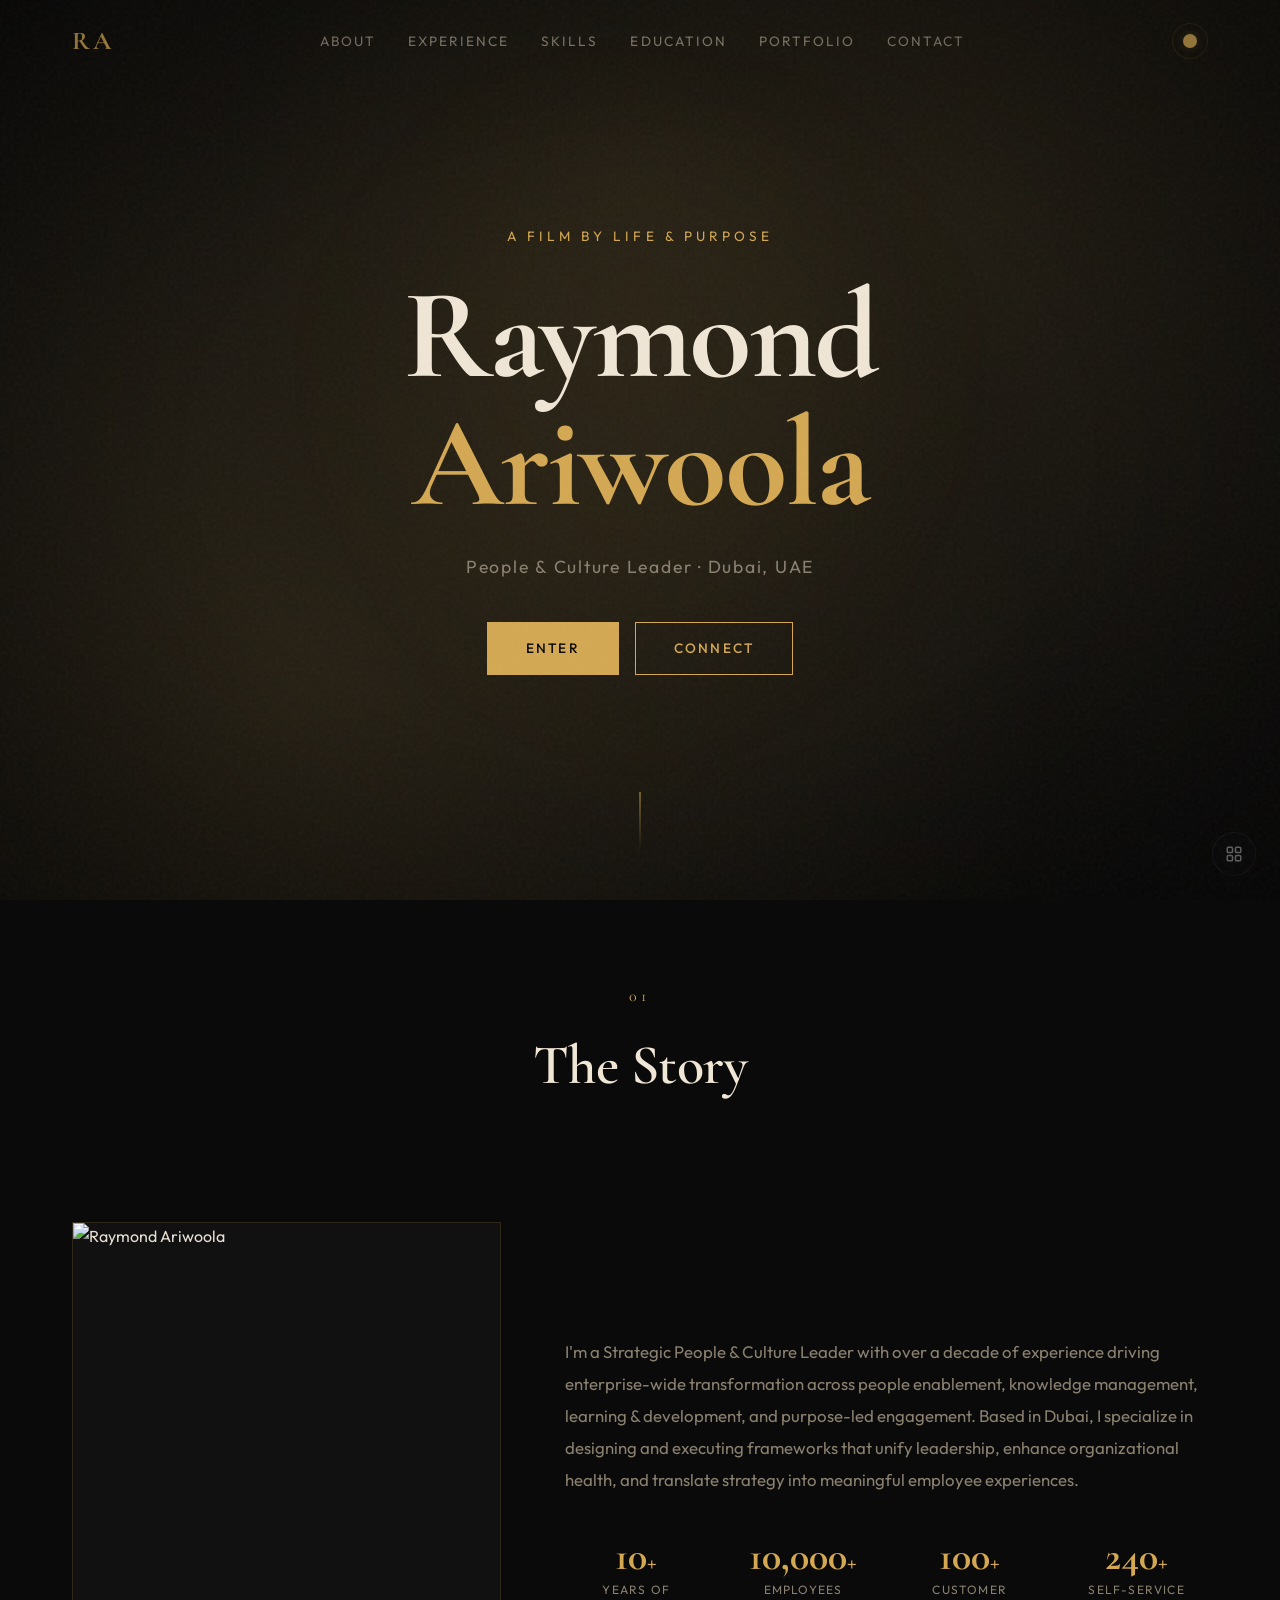
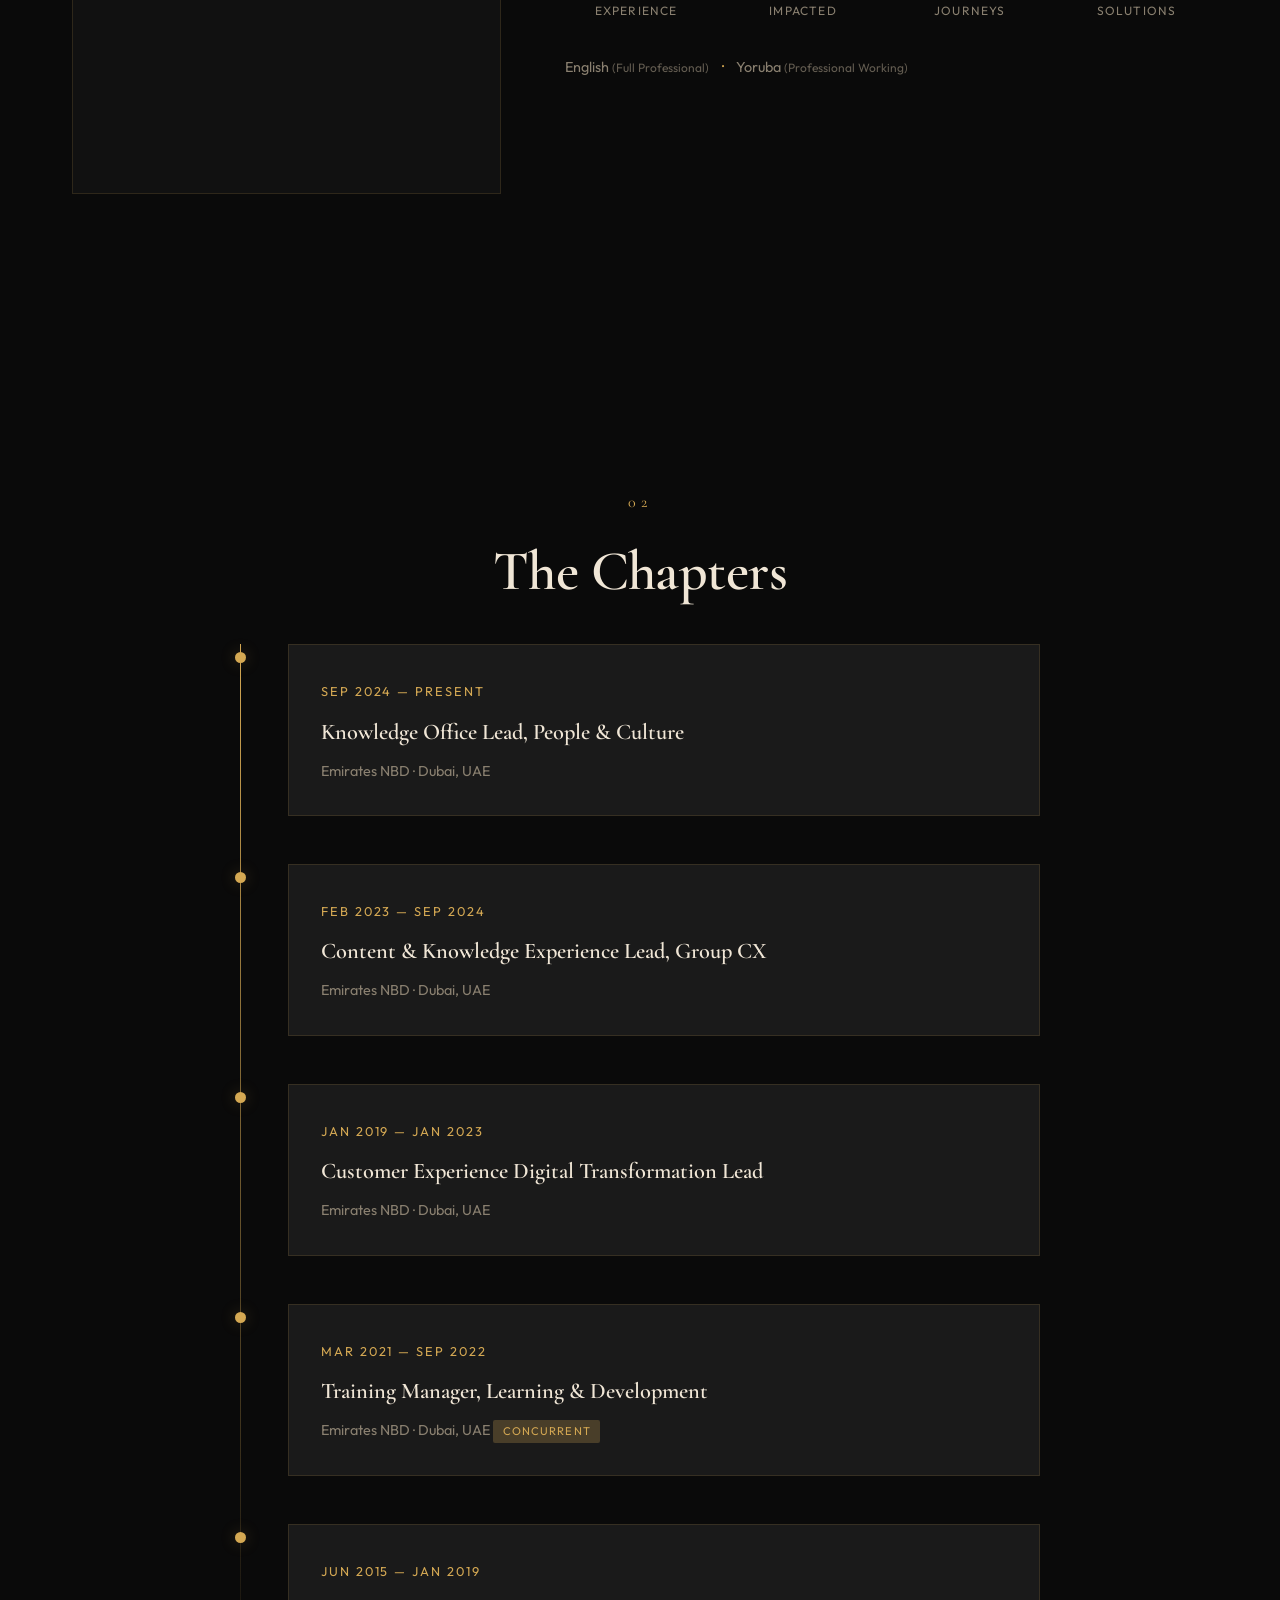
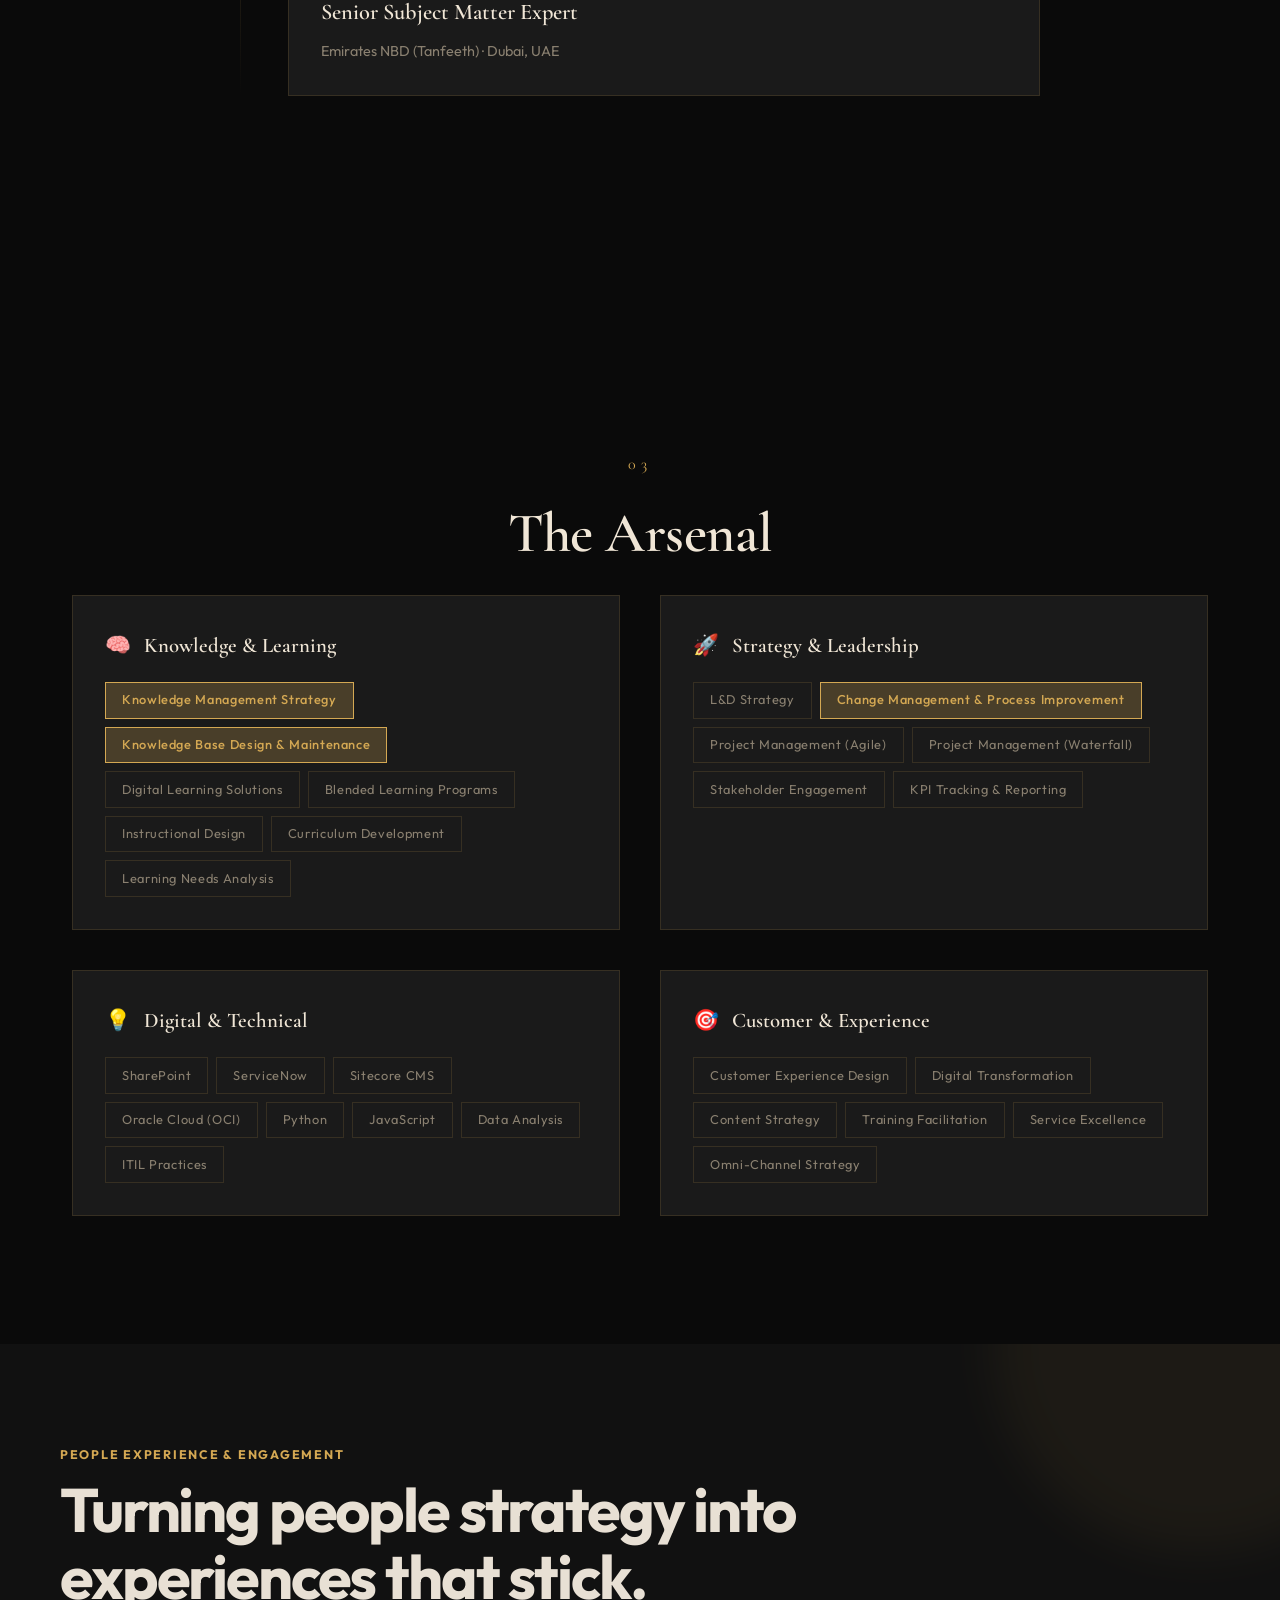
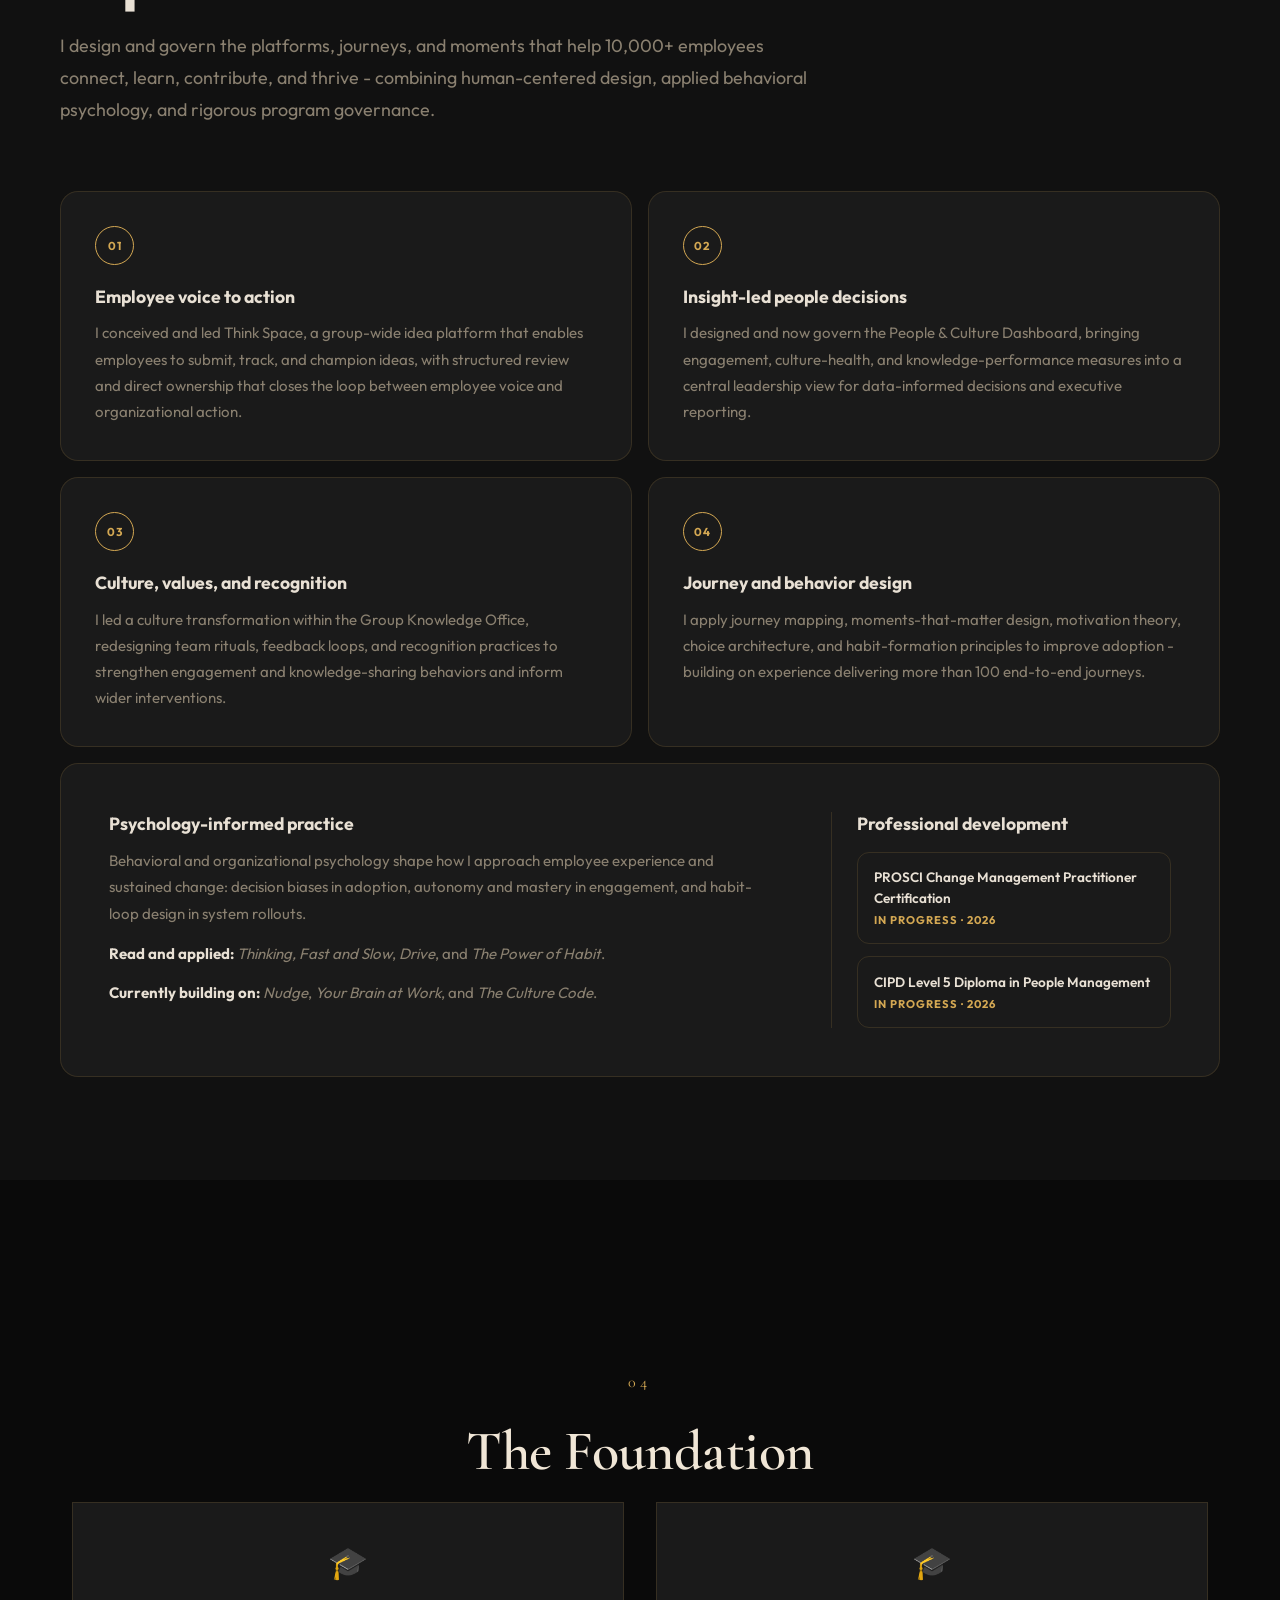
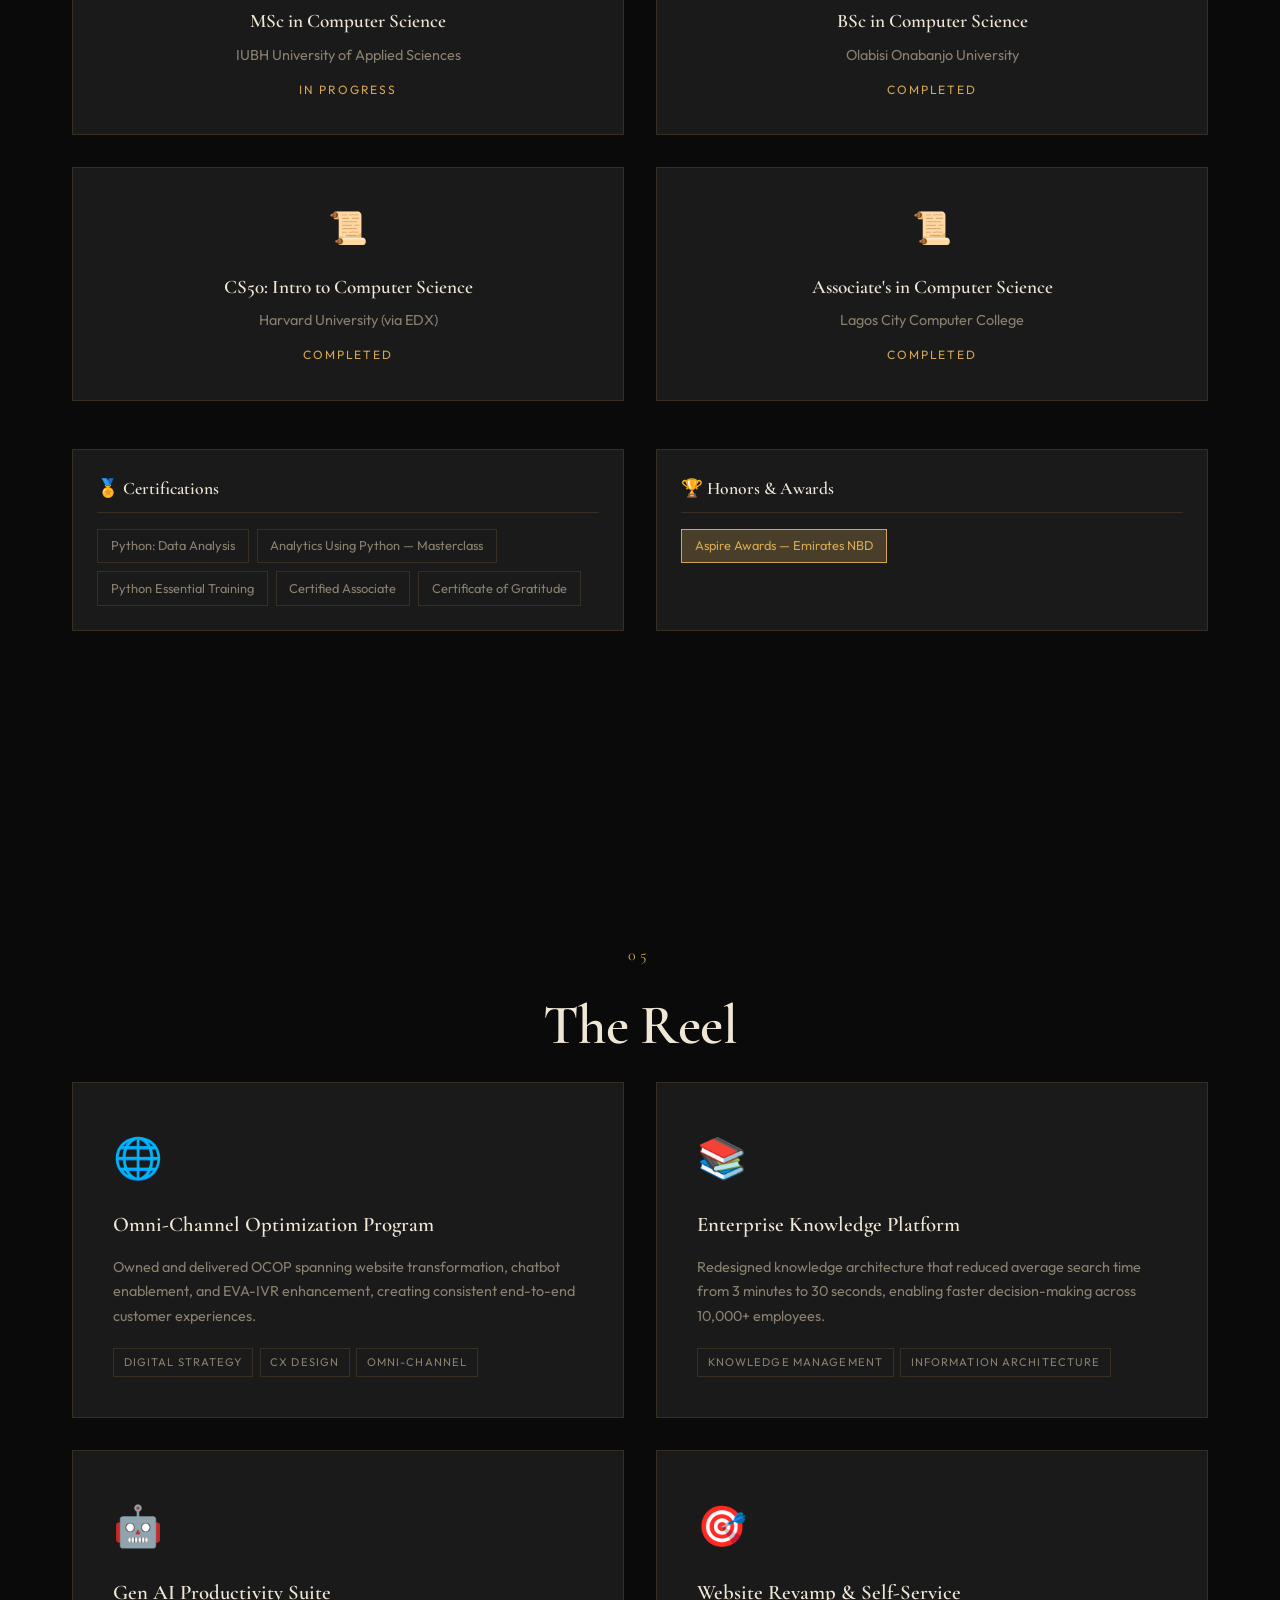
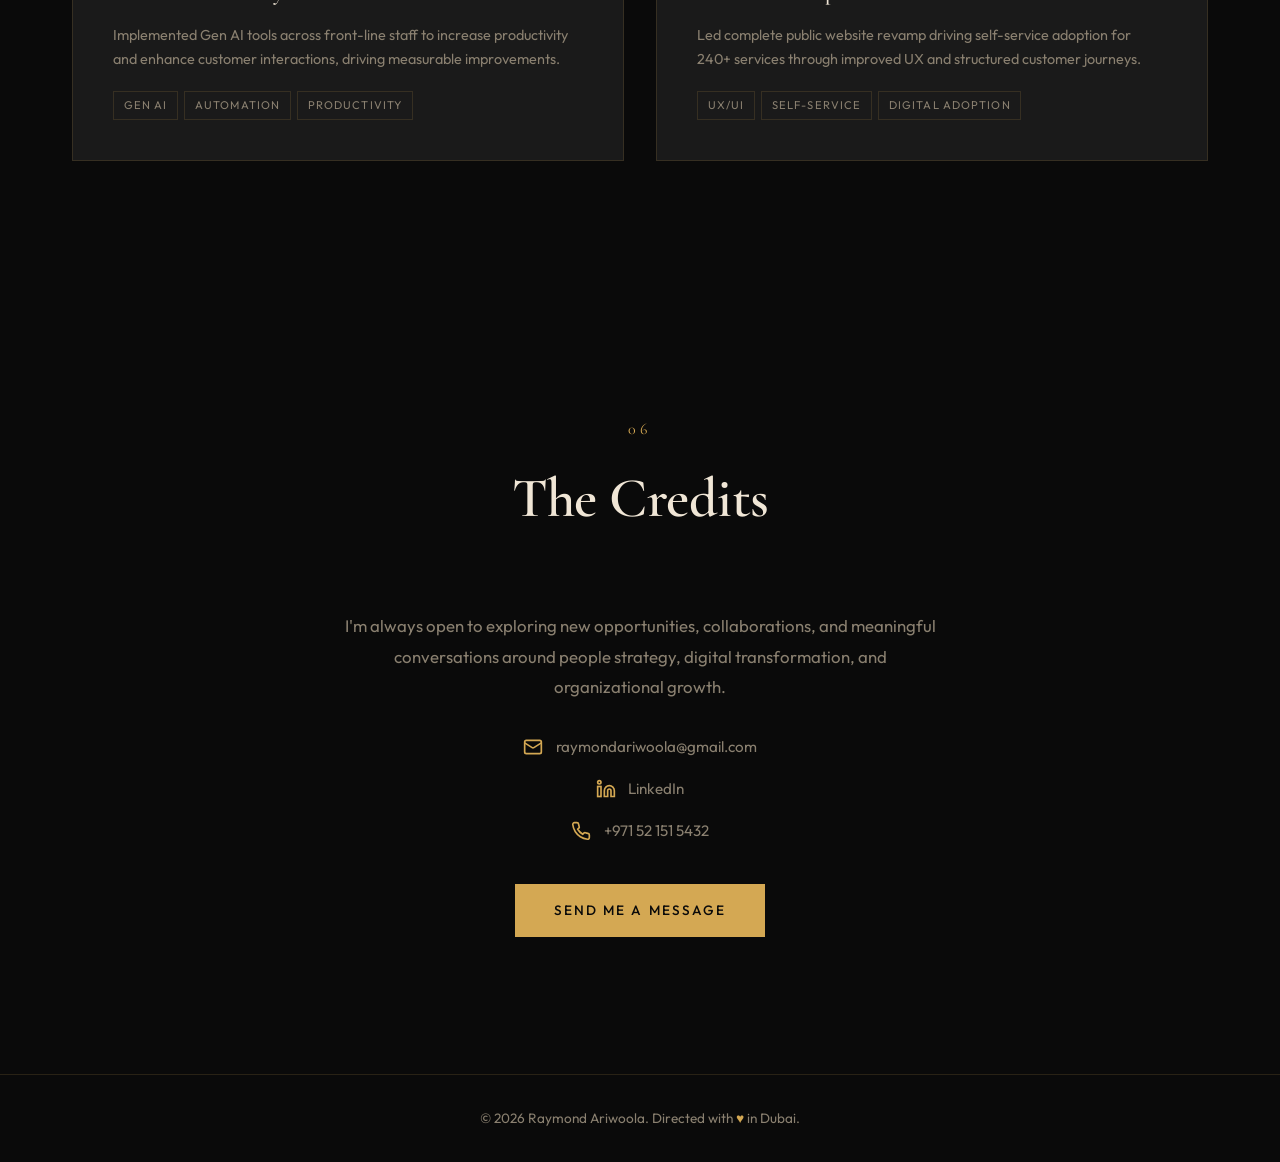
==== commit f5dc86ca: "Add people experience content across portfolio themes" ====
--- a/cinematic-dark/index.html
+++ b/cinematic-dark/index.html
@@ -438,6 +438,7 @@
   </button>
 
   <script src="script.js"></script>
+  <script src="/assets/people-experience.js"></script>
   <script src="/assets/resume-fab.js" defer></script>
   <link rel="stylesheet" href="/assets/projects-launcher.css">
   <script src="/assets/projects-launcher.js" defer></script>
--- a/assets/projects-launcher.css
+++ b/assets/projects-launcher.css
@@ -6,6 +6,7 @@
 
 :root {
   --pl-accent: #7c6aef;
+  --pl-on-accent: #0b0b10;
   --pl-bg: rgba(12, 12, 16, 0.72);
   --pl-card-bg: rgba(255, 255, 255, 0.04);
   --pl-card-border: rgba(255, 255, 255, 0.08);
@@ -245,3 +246,147 @@
 @media (prefers-reduced-motion: reduce) {
   .pl-fab, .pl-modal, .pl-modal__panel, .pl-card { transition: none; }
 }
+
+/* ---------- View swap (grid ↔ confirm) ---------- */
+.pl-view {
+  transition: opacity 0.22s ease, transform 0.22s ease;
+}
+.pl-view--confirm {
+  display: none;
+  opacity: 0;
+  transform: translateY(6px);
+}
+.pl-modal.is-confirming .pl-view--grid {
+  display: none;
+}
+.pl-modal.is-confirming .pl-view--confirm {
+  display: block;
+  opacity: 1;
+  transform: translateY(0);
+}
+
+/* ---------- Confirmation panel ---------- */
+.pl-confirm {
+  text-align: center;
+  padding: 6px 4px 2px;
+}
+
+.pl-confirm__ring {
+  position: relative;
+  width: 96px;
+  height: 96px;
+  margin: 6px auto 18px;
+}
+.pl-confirm__ring svg {
+  width: 100%;
+  height: 100%;
+  transform: rotate(-90deg);
+}
+.pl-ring__track {
+  fill: none;
+  stroke: rgba(255, 255, 255, 0.08);
+  stroke-width: 6;
+}
+.pl-ring__bar {
+  fill: none;
+  stroke: var(--pl-accent);
+  stroke-width: 6;
+  stroke-linecap: round;
+  stroke-dasharray: 213.63; /* 2π·34 — overridden in JS */
+  stroke-dashoffset: 0;
+  transition: stroke-dashoffset 0.95s linear;
+  filter: drop-shadow(0 0 6px color-mix(in srgb, var(--pl-accent) 50%, transparent));
+}
+.pl-confirm__count {
+  position: absolute;
+  inset: 0;
+  display: grid;
+  place-items: center;
+  font: 700 1.8rem/1 'Space Grotesk', 'Inter', system-ui, sans-serif;
+  color: var(--pl-text);
+  font-variant-numeric: tabular-nums;
+}
+
+.pl-confirm__title {
+  font: 700 1.15rem/1.3 'Space Grotesk', 'Inter', system-ui, sans-serif;
+  margin: 0 0 8px;
+  color: #ffffff;
+}
+.pl-confirm__title span {
+  /* Keep project name in white for guaranteed legibility across themes;
+     accent is used only on the underline of the URL and the ring. */
+  color: #ffffff;
+}
+
+.pl-confirm__desc {
+  color: #d4d4d8;
+  font-size: 0.92rem;
+  line-height: 1.55;
+  margin: 0 auto 22px;
+  max-width: 480px;
+  word-break: break-word;
+}
+.pl-confirm__desc strong { color: #ffffff; }
+.pl-confirm__url {
+  color: #ffffff;
+  text-decoration: none;
+  border-bottom: 1px dashed var(--pl-accent);
+}
+.pl-confirm__url:hover { opacity: 0.85; }
+
+.pl-confirm__actions {
+  display: inline-flex;
+  gap: 10px;
+  flex-wrap: wrap;
+  justify-content: center;
+}
+
+.pl-btn {
+  font: 600 0.9rem/1 'Inter', system-ui, sans-serif;
+  padding: 11px 20px;
+  border-radius: 10px;
+  border: 1px solid transparent;
+  cursor: pointer;
+  transition: transform 0.15s ease, background 0.2s ease,
+    border-color 0.2s ease, box-shadow 0.2s ease;
+}
+.pl-btn:focus-visible {
+  outline: none;
+  box-shadow: 0 0 0 3px color-mix(in srgb, var(--pl-accent) 30%, transparent);
+}
+.pl-btn--ghost {
+  background: transparent;
+  border-color: rgba(255, 255, 255, 0.18);
+  color: #ffffff;
+}
+.pl-btn--ghost:hover {
+  background: rgba(255, 255, 255, 0.08);
+  border-color: rgba(255, 255, 255, 0.3);
+}
+.pl-btn--primary {
+  background: var(--pl-accent);
+  color: var(--pl-on-accent);
+  box-shadow: 0 6px 20px color-mix(in srgb, var(--pl-accent) 35%, transparent);
+}
+.pl-btn--primary:hover {
+  transform: translateY(-1px);
+  filter: brightness(1.06);
+}
+
+.pl-confirm__hint {
+  margin: 18px 0 0;
+  font-size: 0.72rem;
+  color: var(--pl-text-dim);
+}
+.pl-confirm__hint kbd {
+  font: inherit;
+  background: rgba(255, 255, 255, 0.08);
+  border: 1px solid rgba(255, 255, 255, 0.1);
+  padding: 2px 6px;
+  border-radius: 4px;
+  margin: 0 2px;
+}
+
+@media (prefers-reduced-motion: reduce) {
+  .pl-view, .pl-ring__bar, .pl-btn { transition: none; }
+}
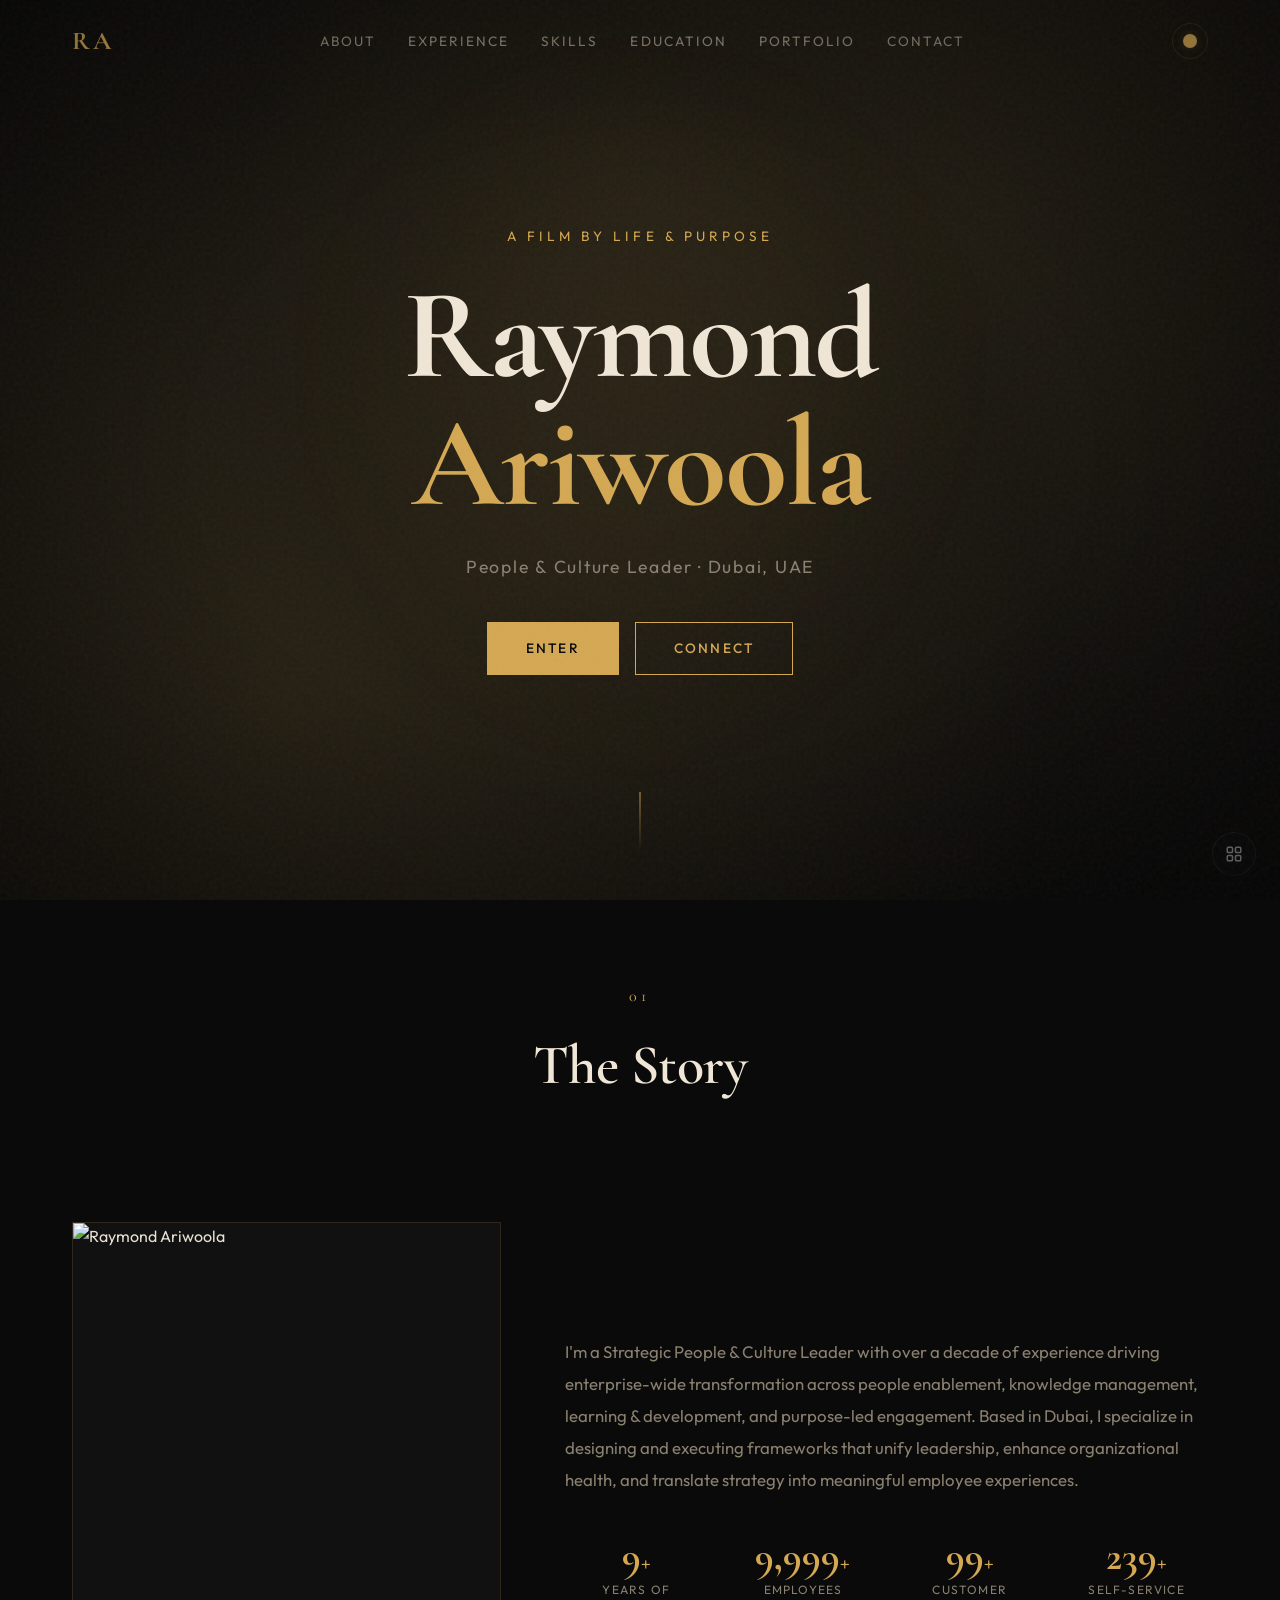
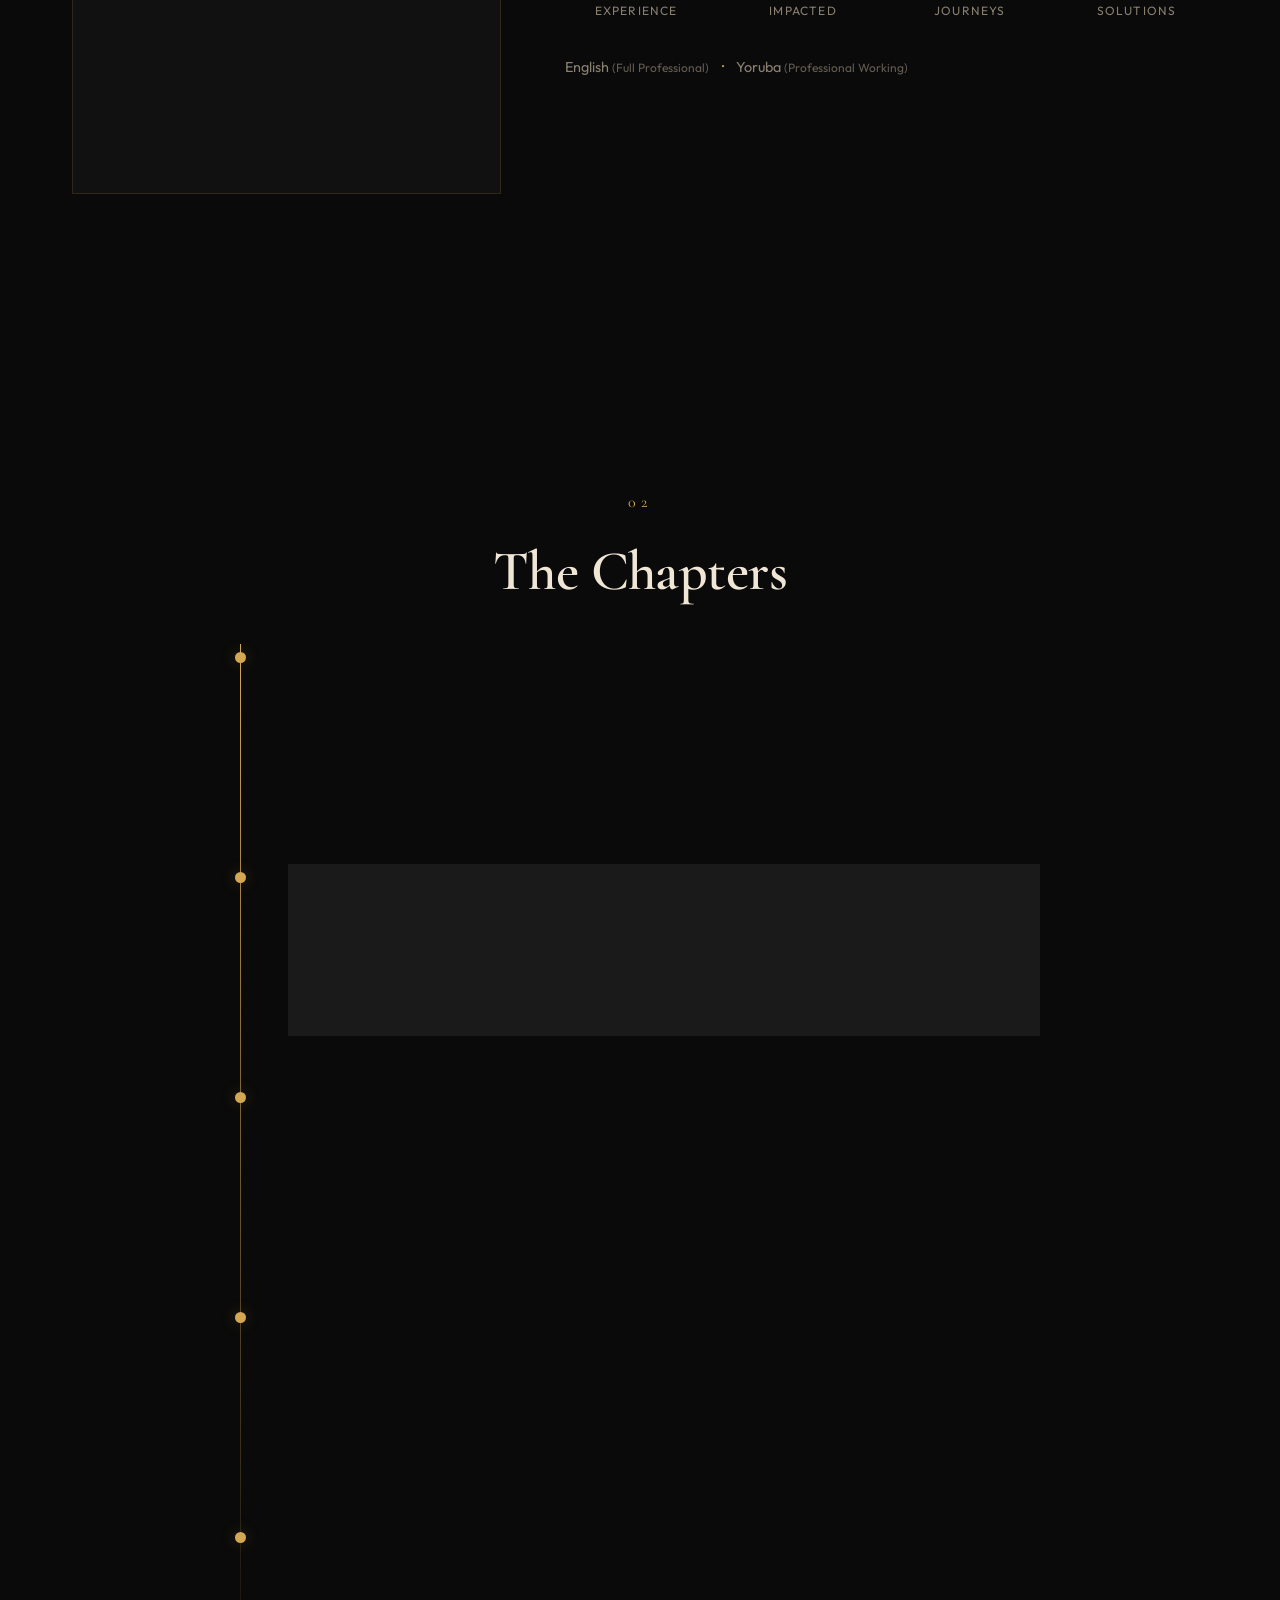
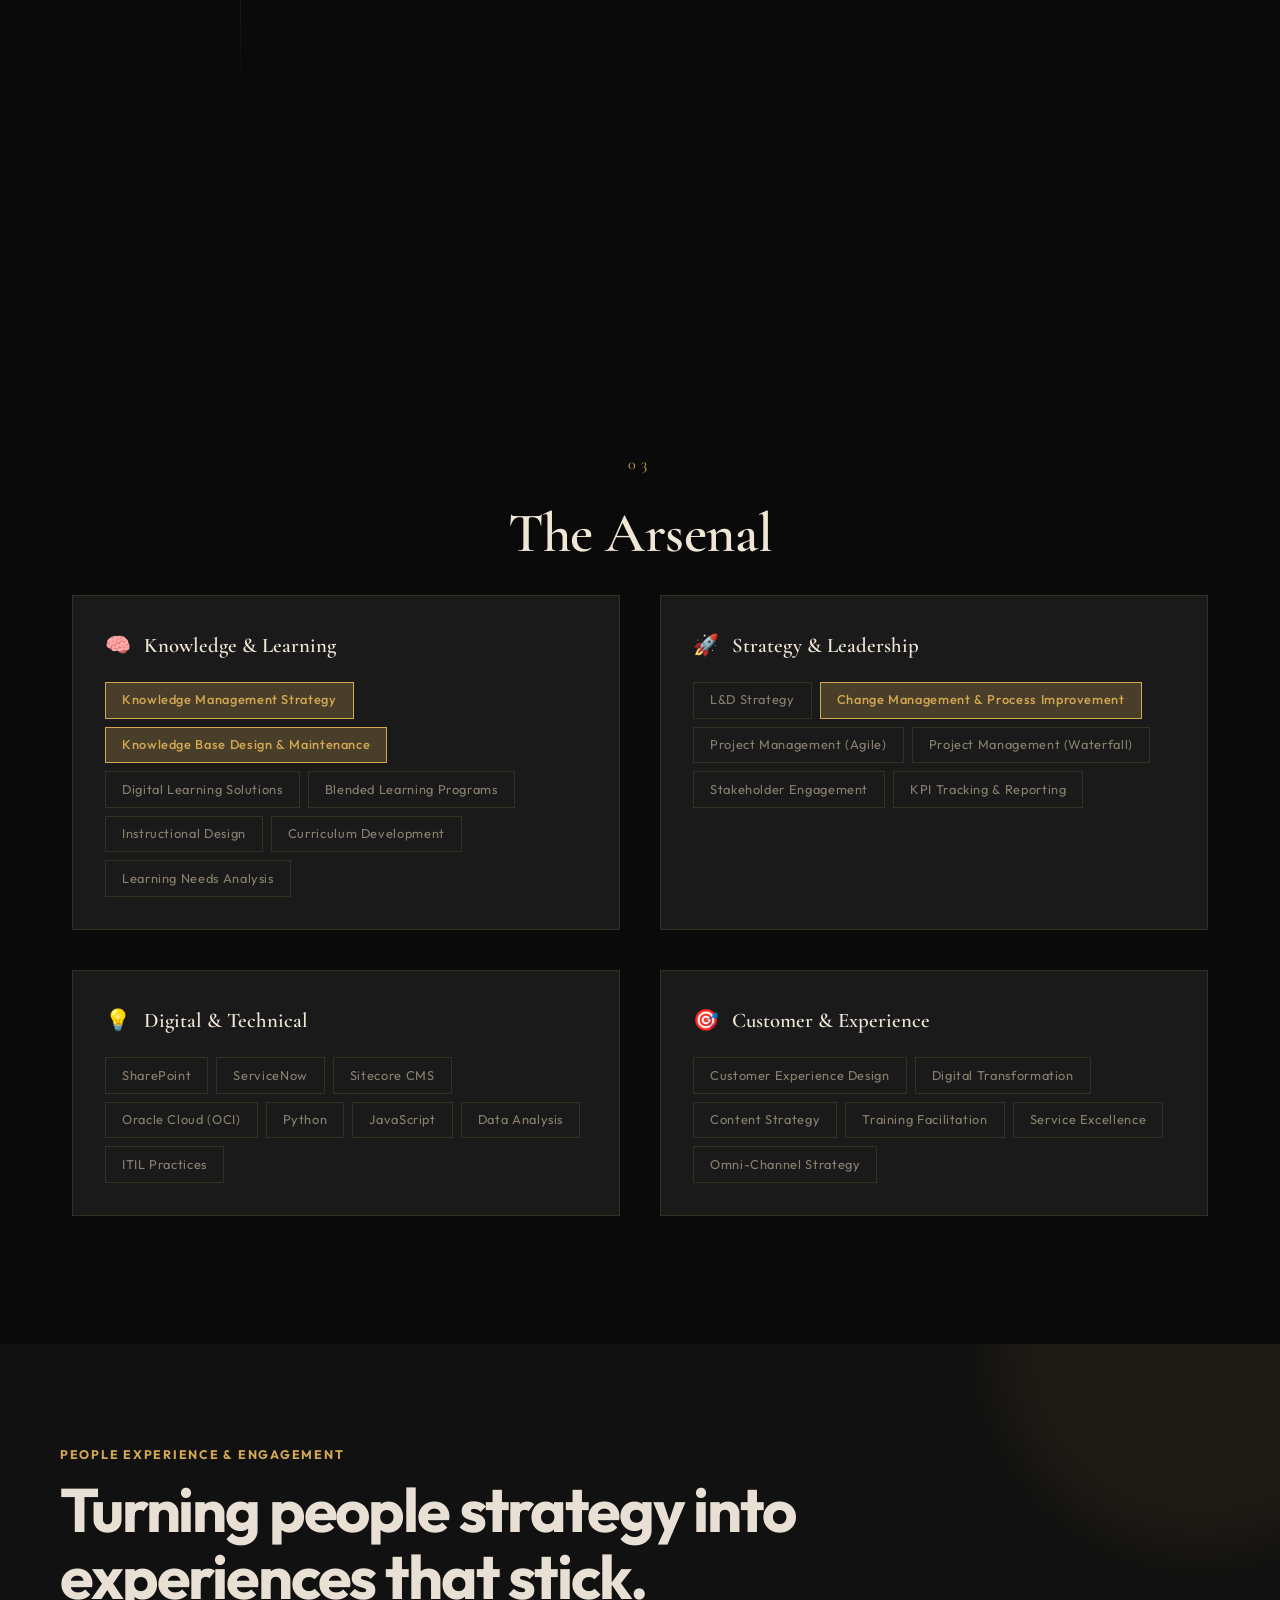
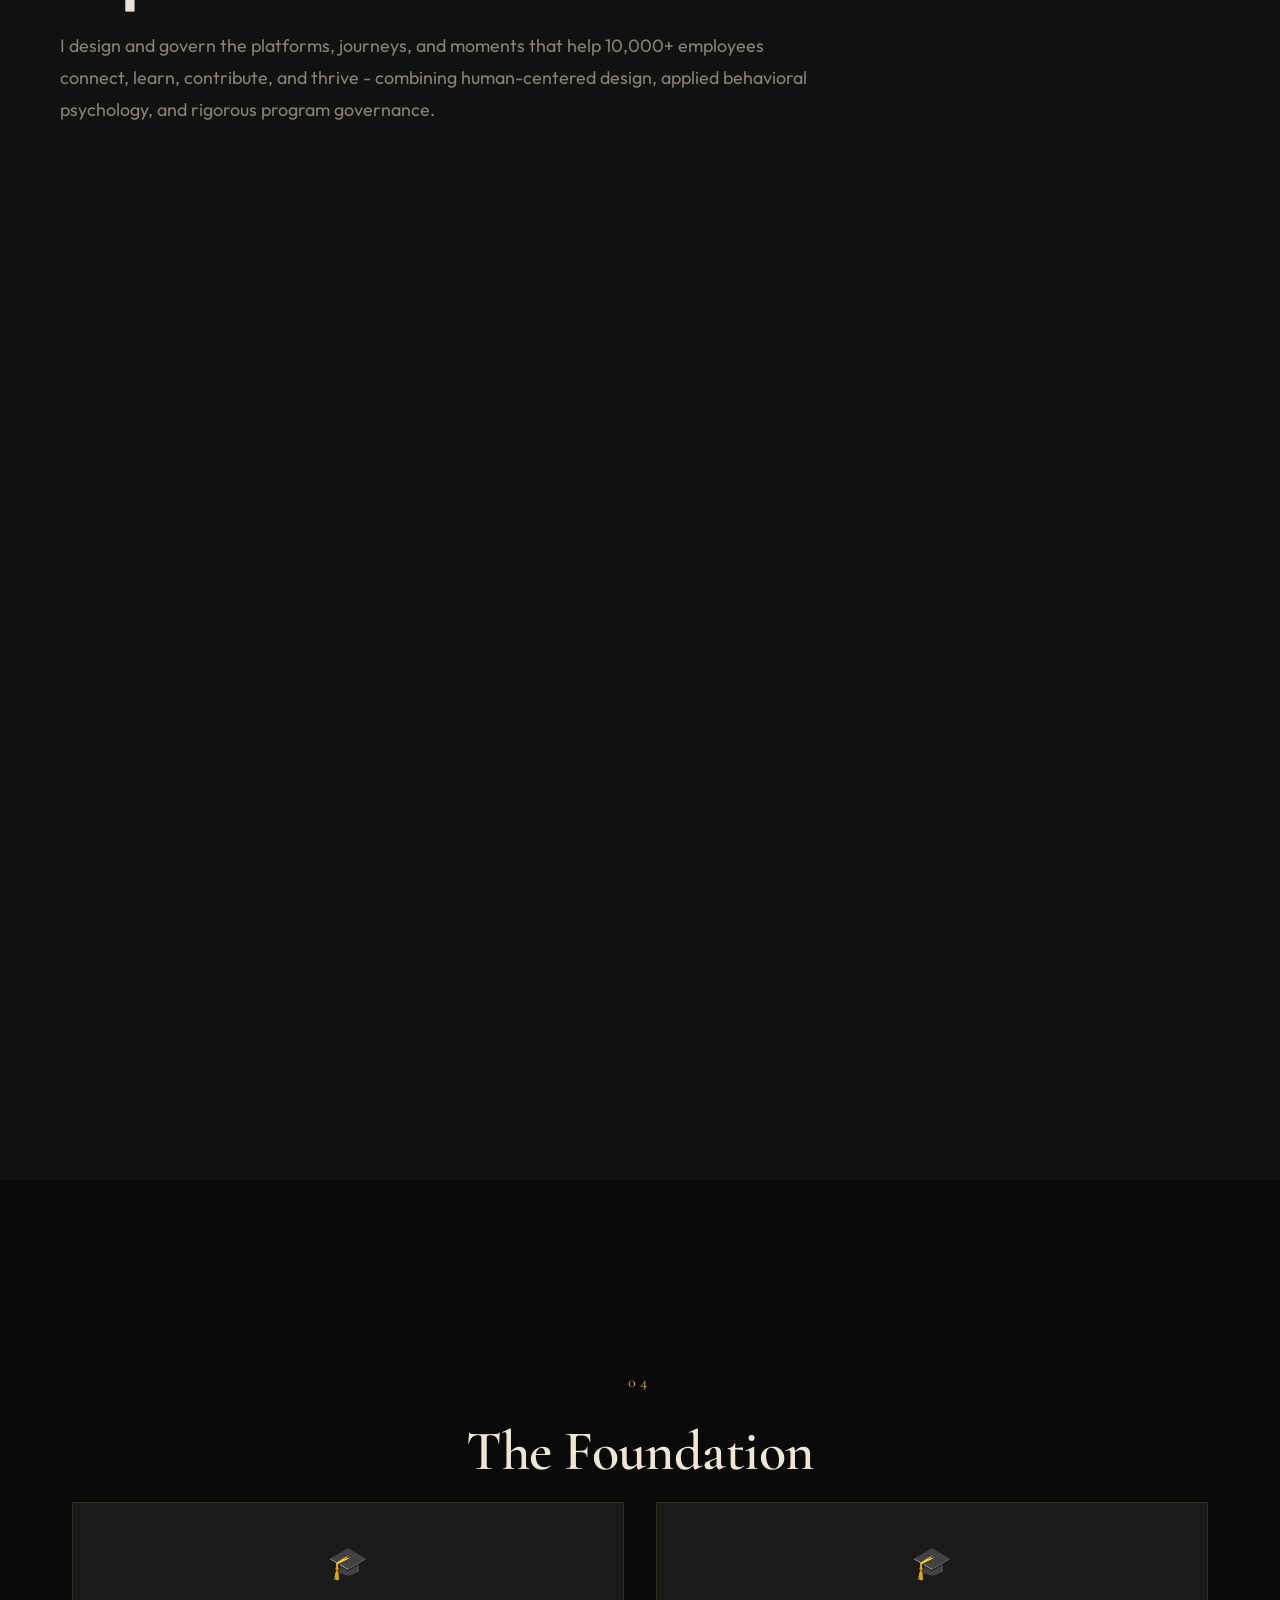
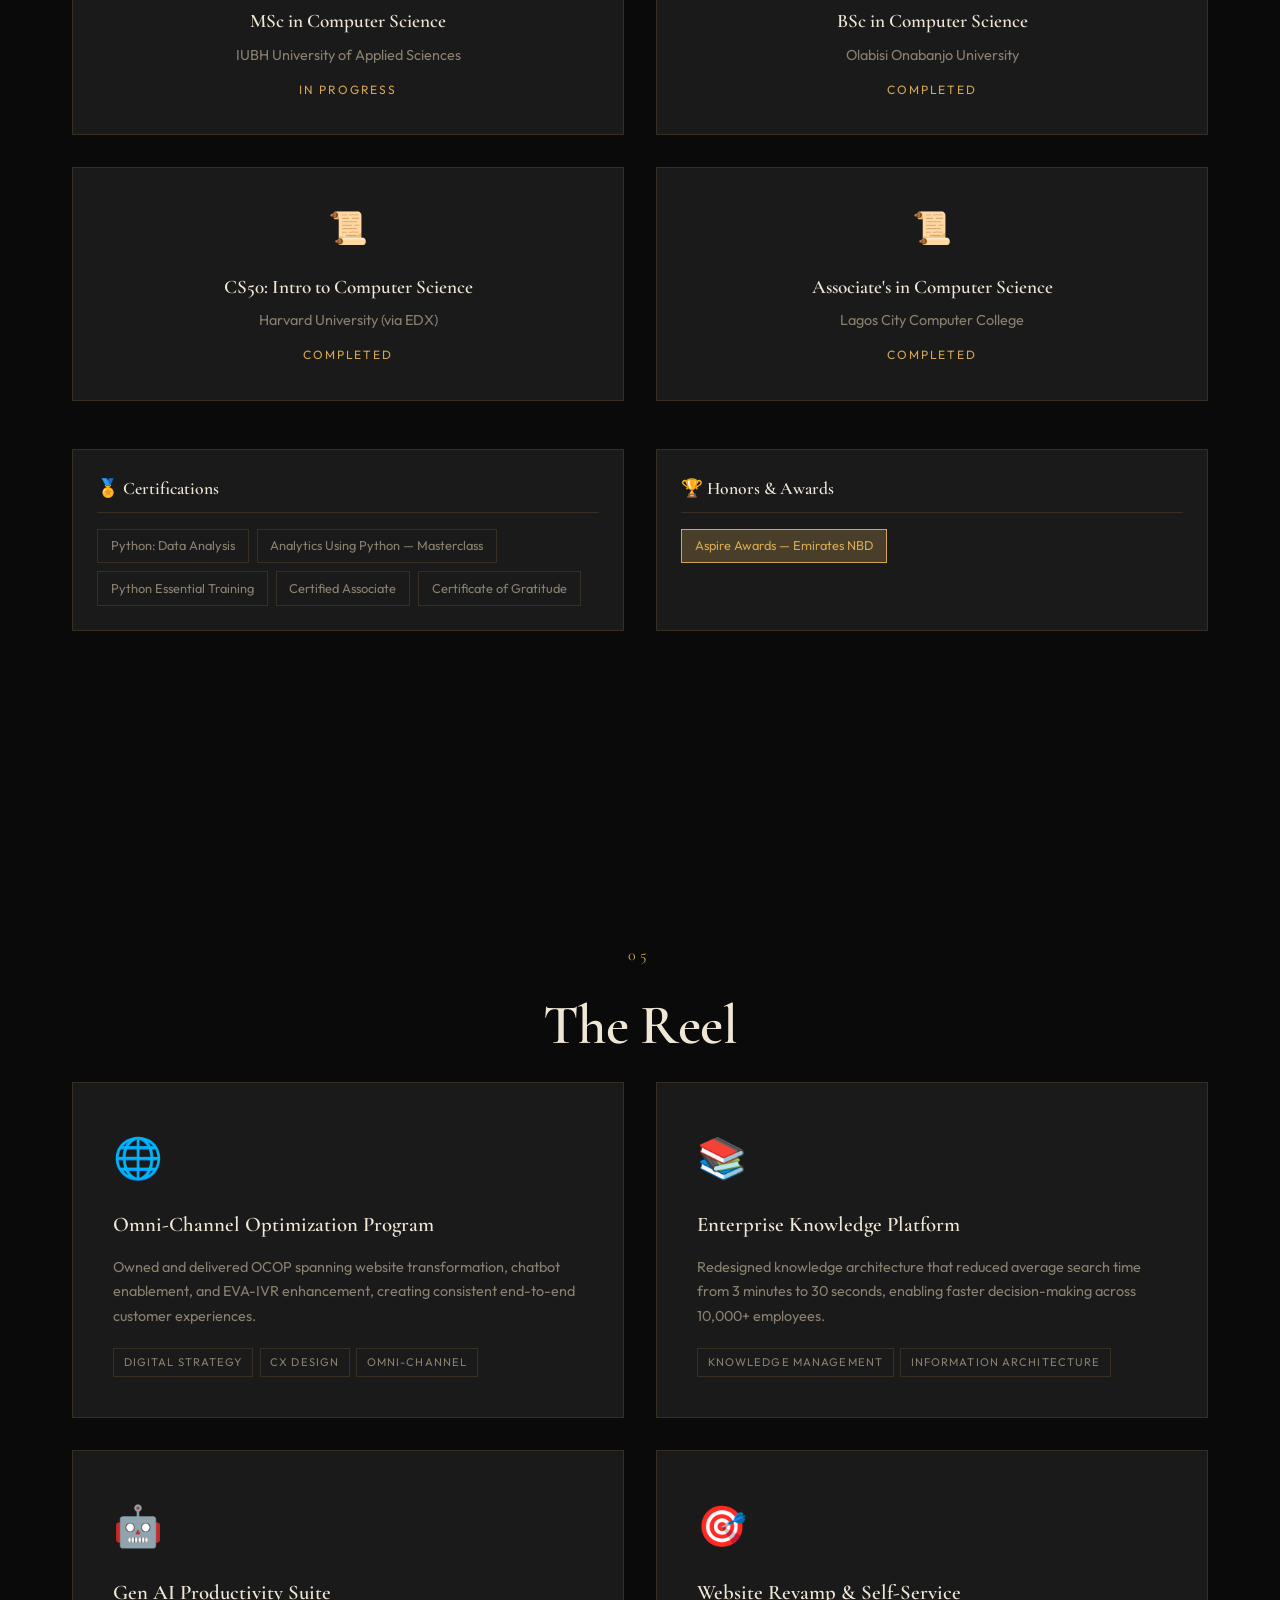
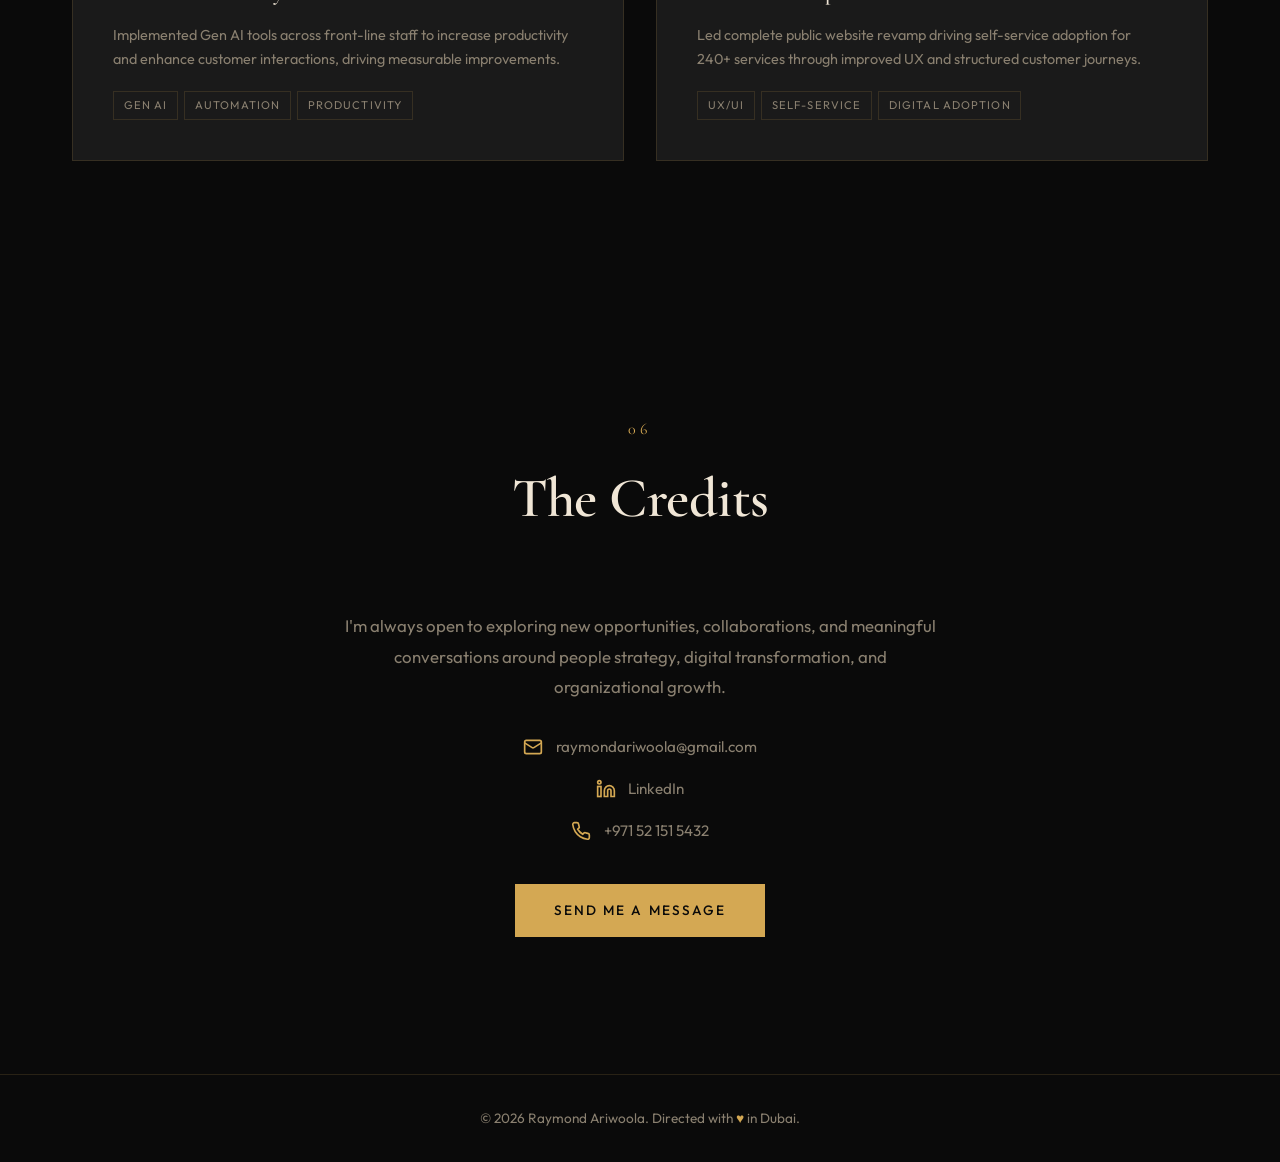
==== commit 2c08d2a0: "Add Cloudflare Web Analytics integration and setup documentation" ====
--- a/cinematic-dark/index.html
+++ b/cinematic-dark/index.html
@@ -442,5 +442,6 @@
   <script src="/assets/resume-fab.js" defer></script>
   <link rel="stylesheet" href="/assets/projects-launcher.css">
   <script src="/assets/projects-launcher.js" defer></script>
+  <script src="/assets/cloudflare-web-analytics.js" defer></script>
 </body>
 </html>
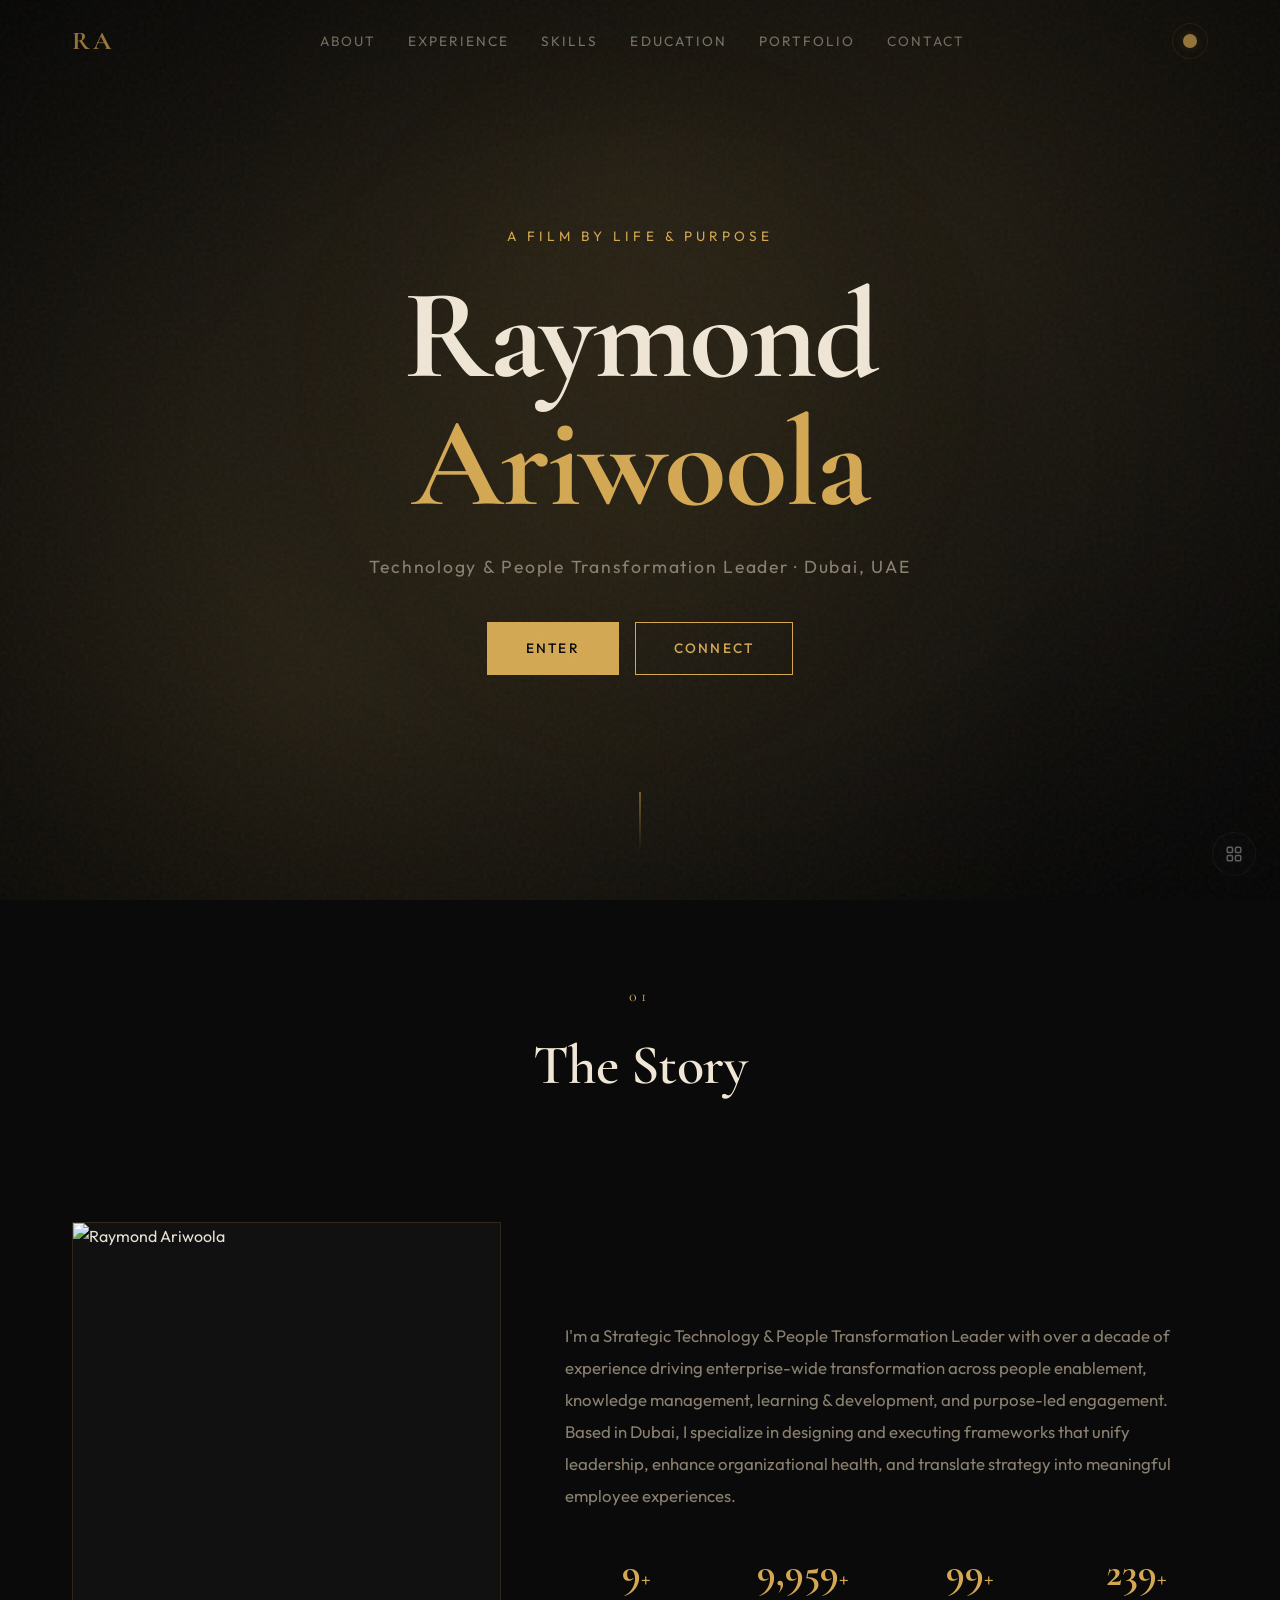
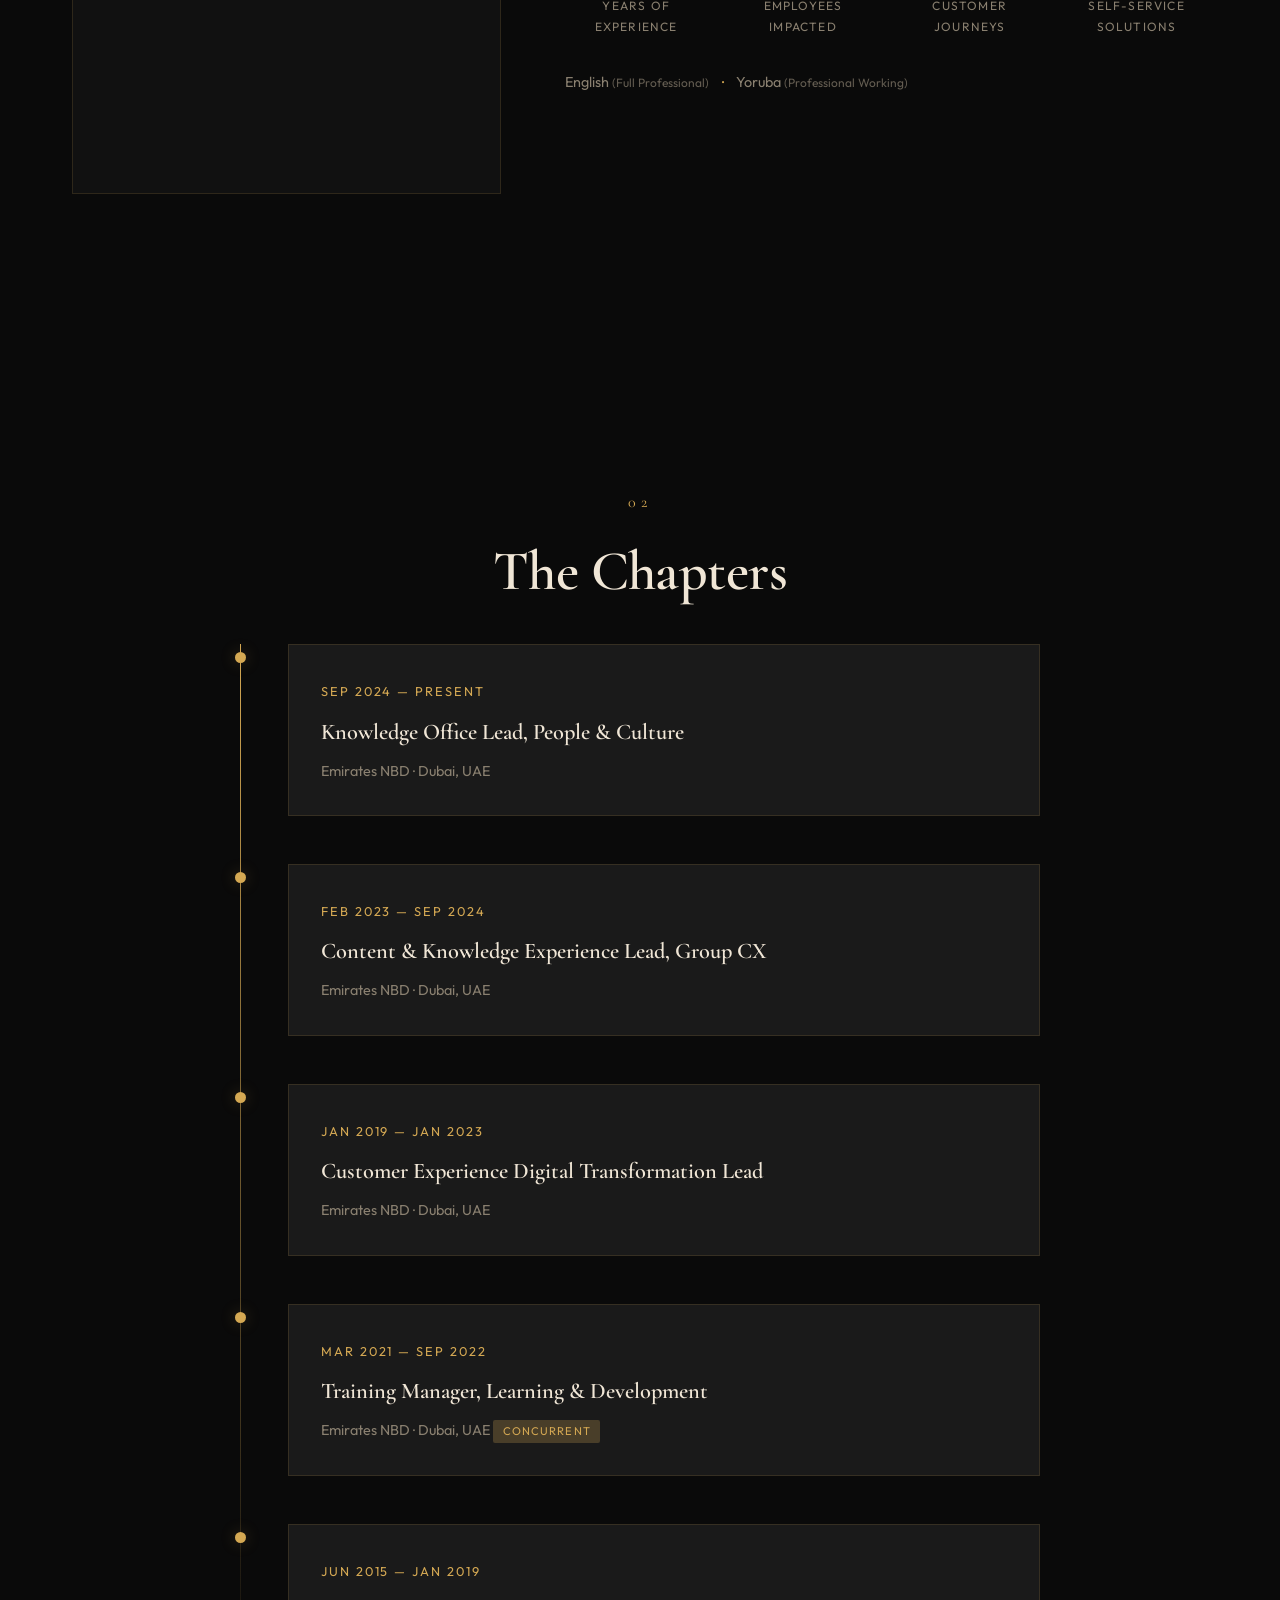
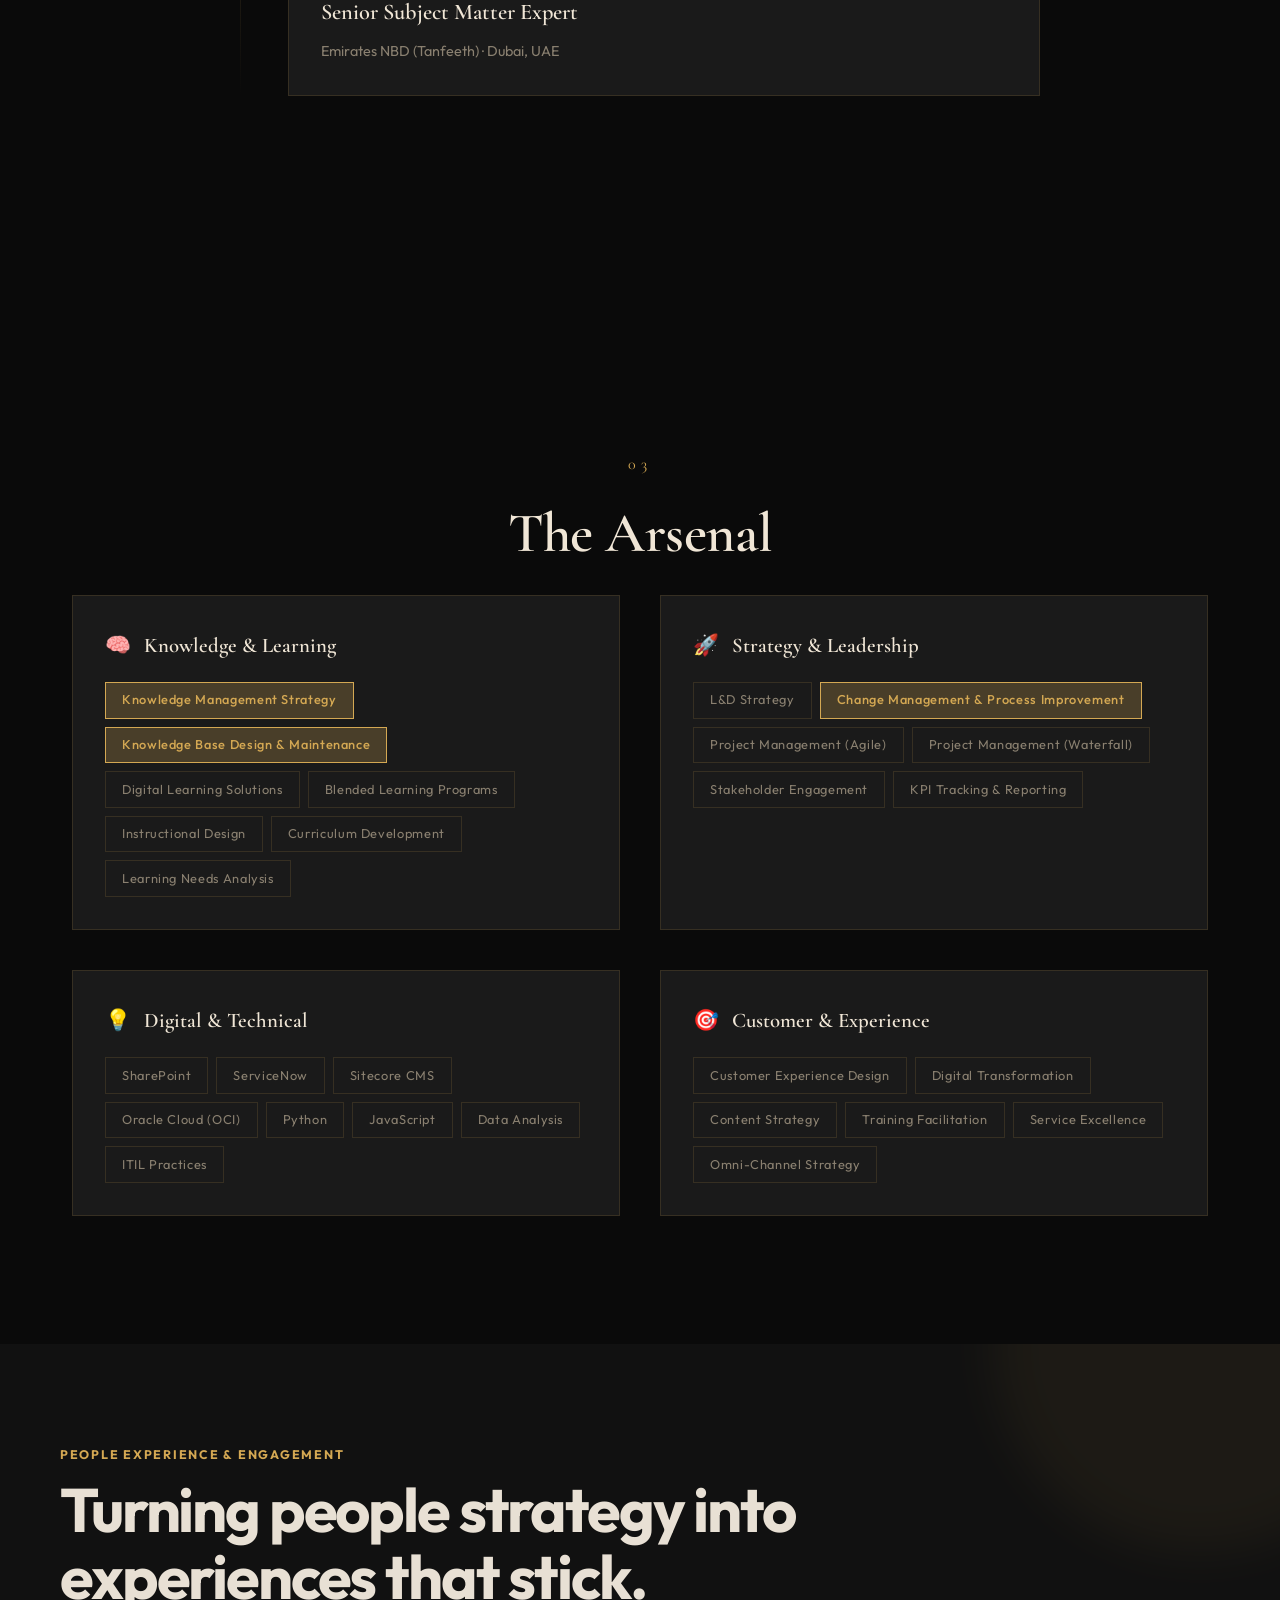
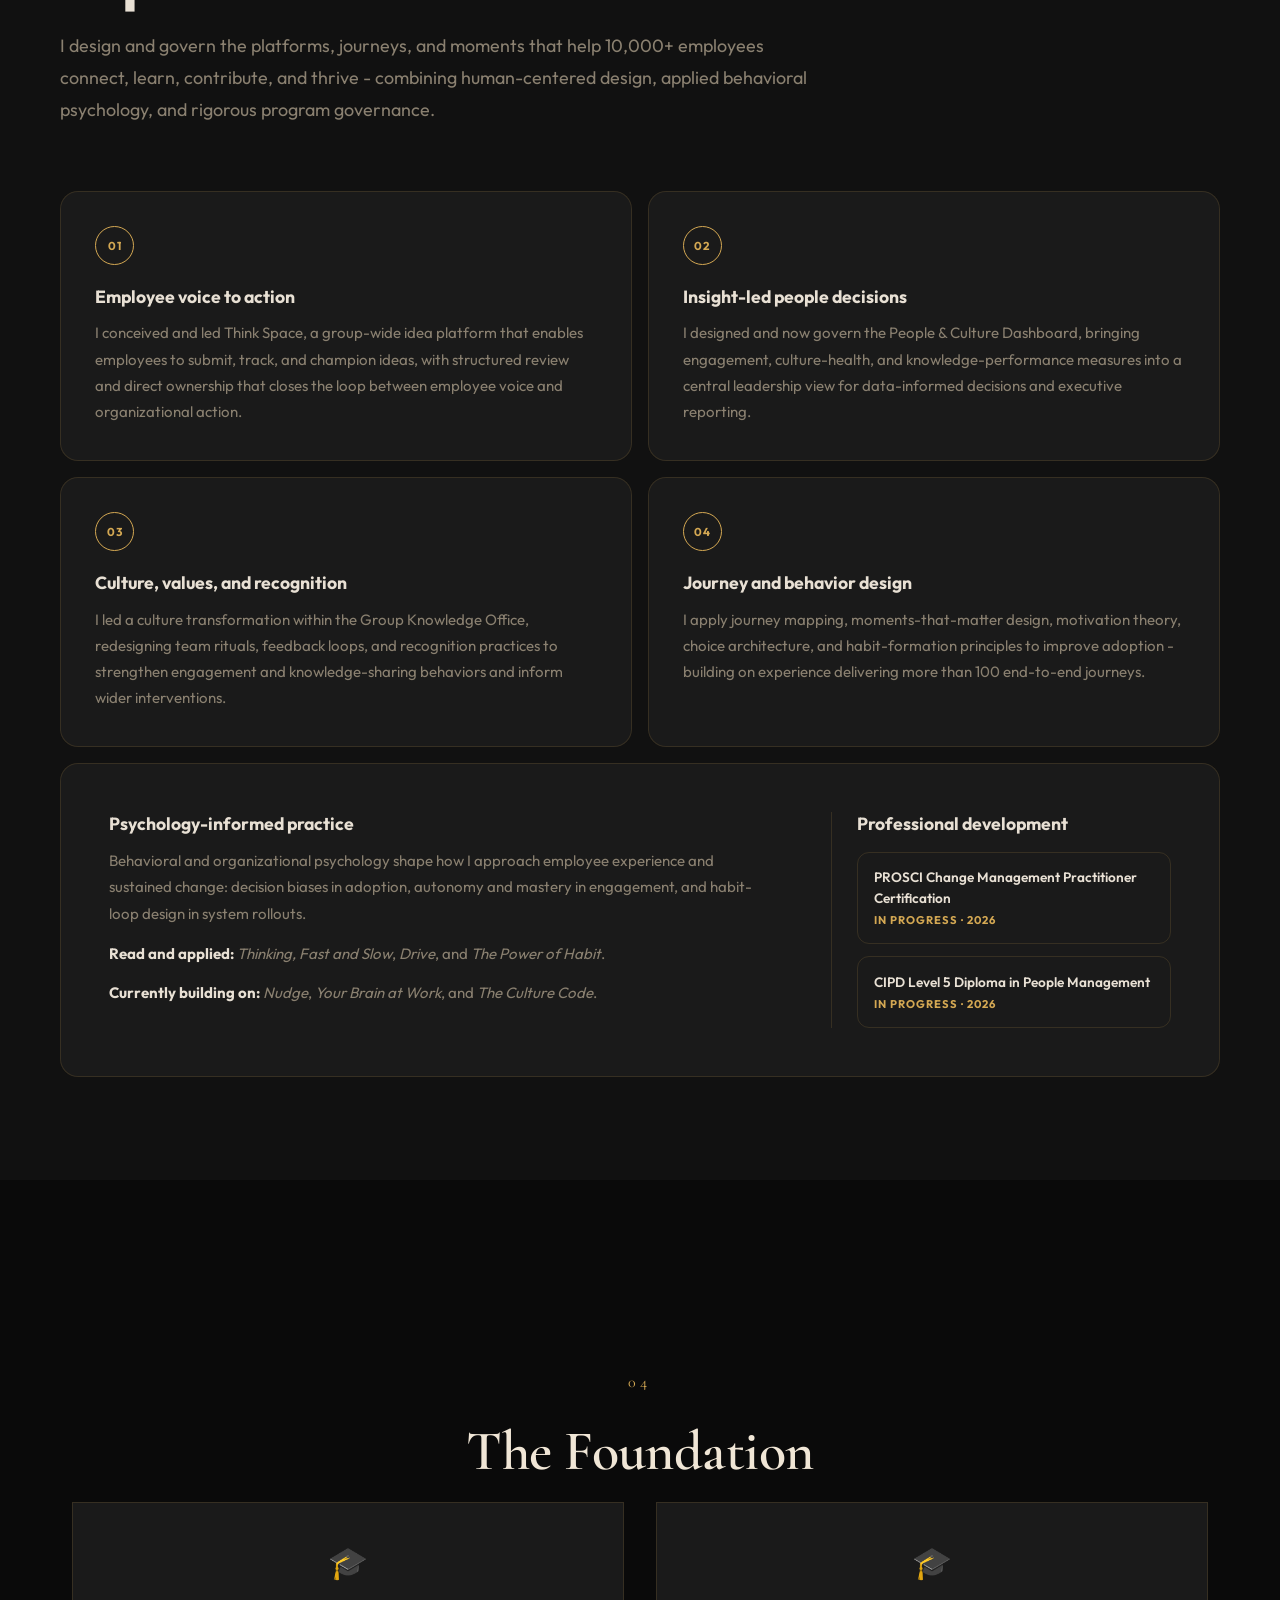
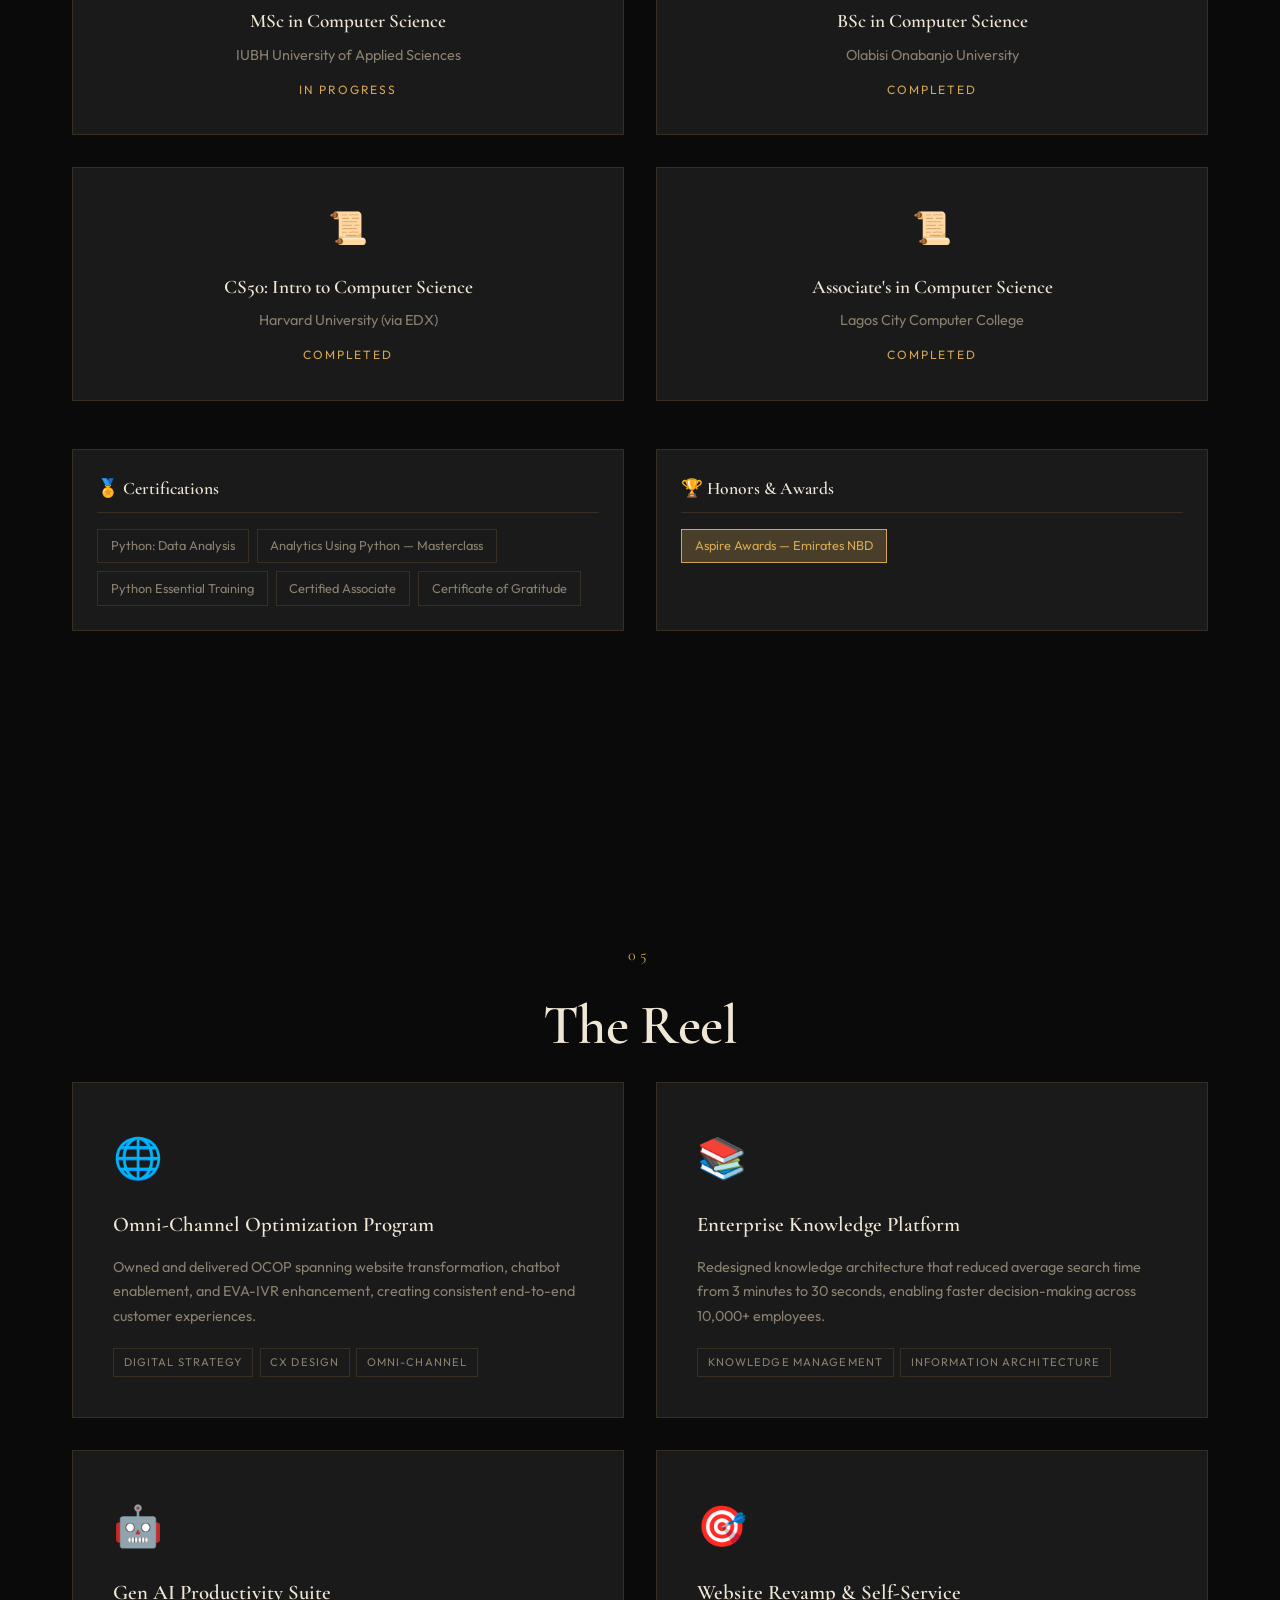
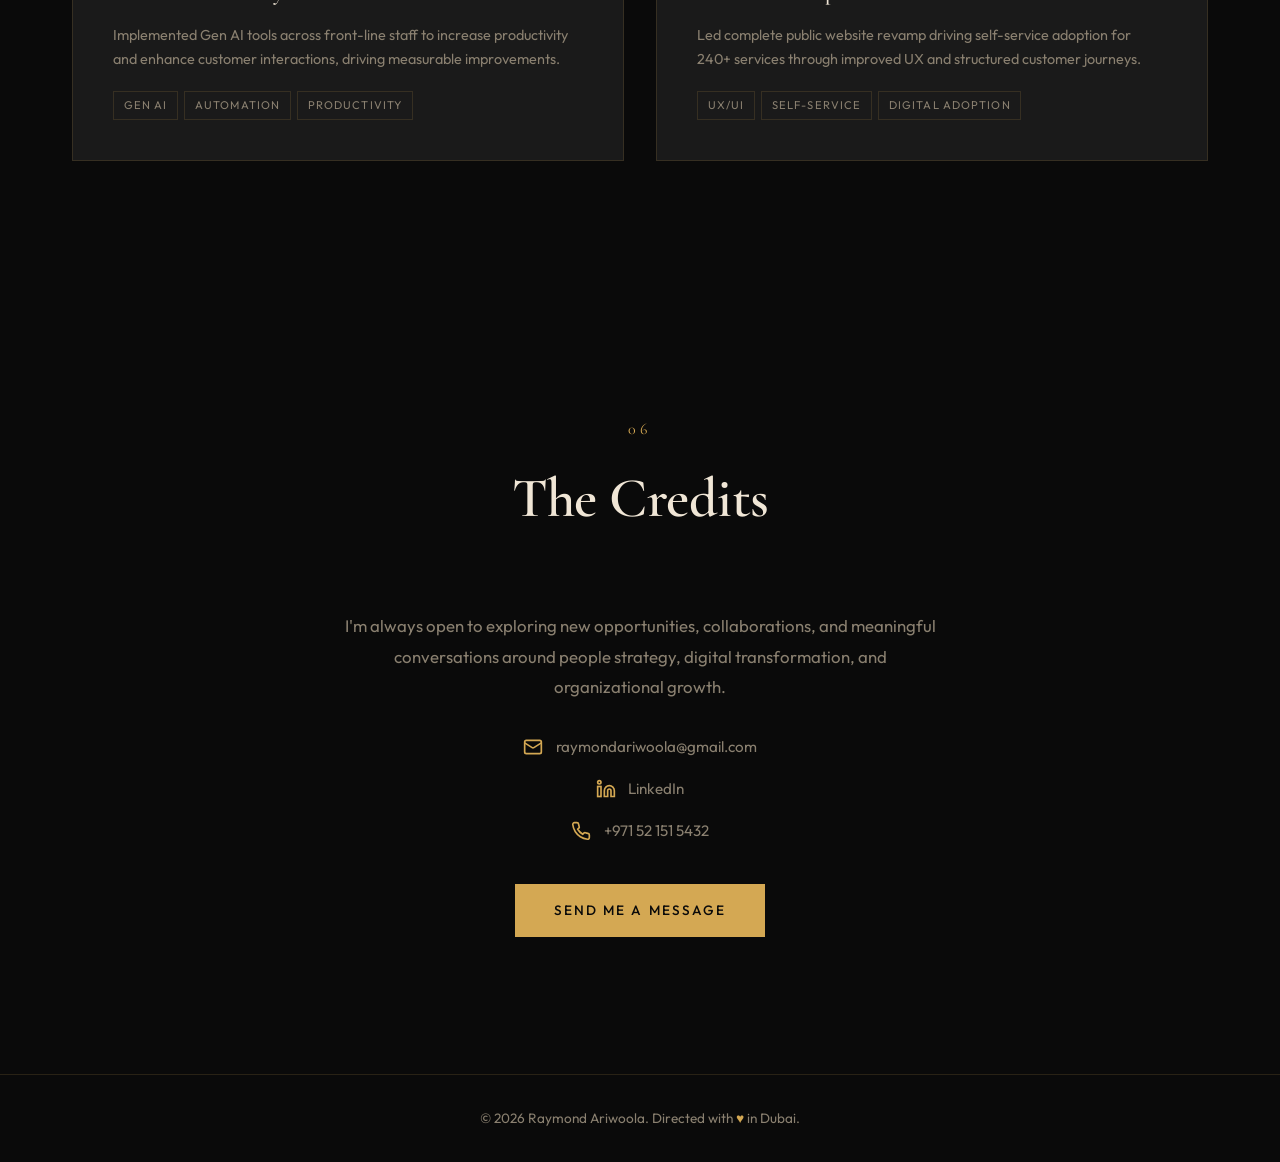
==== commit 2c855e15: "Update portfolio positioning and mobile imagery Co-authored-by: Copilot <223556219+Copilot@users.nor" ====
--- a/cinematic-dark/index.html
+++ b/cinematic-dark/index.html
@@ -4,7 +4,7 @@
   <meta charset="UTF-8">
   <meta name="viewport" content="width=device-width, initial-scale=1.0">
   <title>Raymond Ariwoola — Cinematic Portfolio</title>
-  <meta name="description" content="Strategic People & Culture Leader with 10+ years of experience driving enterprise-wide transformation.">
+  <meta name="description" content="Strategic Technology &amp; People Transformation Leader with 10+ years of experience driving enterprise-wide transformation.">
   <link rel="icon" href="data:image/svg+xml,<svg xmlns='http://www.w3.org/2000/svg' viewBox='0 0 100 100'><rect width='100' height='100' rx='20' fill='%23d4a853'/><text x='50' y='68' font-family='Arial' font-size='48' font-weight='bold' text-anchor='middle' fill='%230a0a0a'>RA</text></svg>">
   <link rel="preconnect" href="https://fonts.googleapis.com">
   <link rel="preconnect" href="https://fonts.gstatic.com" crossorigin>
@@ -68,7 +68,7 @@
     <div class="hero__content">
       <p class="hero__subtitle cinematic-reveal">A Film by Life & Purpose</p>
       <h1 class="hero__name cinematic-reveal cinematic-reveal--delay-1">Raymond<br><span>Ariwoola</span></h1>
-      <p class="hero__role cinematic-reveal cinematic-reveal--delay-2">People & Culture Leader · Dubai, UAE</p>
+      <p class="hero__role cinematic-reveal cinematic-reveal--delay-2">Technology &amp; People Transformation Leader · Dubai, UAE</p>
       <div class="hero__cta cinematic-reveal cinematic-reveal--delay-3">
         <a href="#about" class="btn btn--primary">Enter</a>
         <a href="#contact" class="btn btn--outline">Connect</a>
@@ -95,7 +95,7 @@
           </div>
         </div>
         <div class="about__text parallax-up" data-delay="200">
-          <p class="about__description">I'm a Strategic People &amp; Culture Leader with over a decade of experience driving enterprise-wide transformation across people enablement, knowledge management, learning &amp; development, and purpose-led engagement. Based in Dubai, I specialize in designing and executing frameworks that unify leadership, enhance organizational health, and translate strategy into meaningful employee experiences.</p>
+          <p class="about__description">I'm a Strategic Technology &amp; People Transformation Leader with over a decade of experience driving enterprise-wide transformation across people enablement, knowledge management, learning &amp; development, and purpose-led engagement. Based in Dubai, I specialize in designing and executing frameworks that unify leadership, enhance organizational health, and translate strategy into meaningful employee experiences.</p>
           <div class="about__stats">
             <div class="stat">
               <div class="stat__number" data-count="10">0</div>
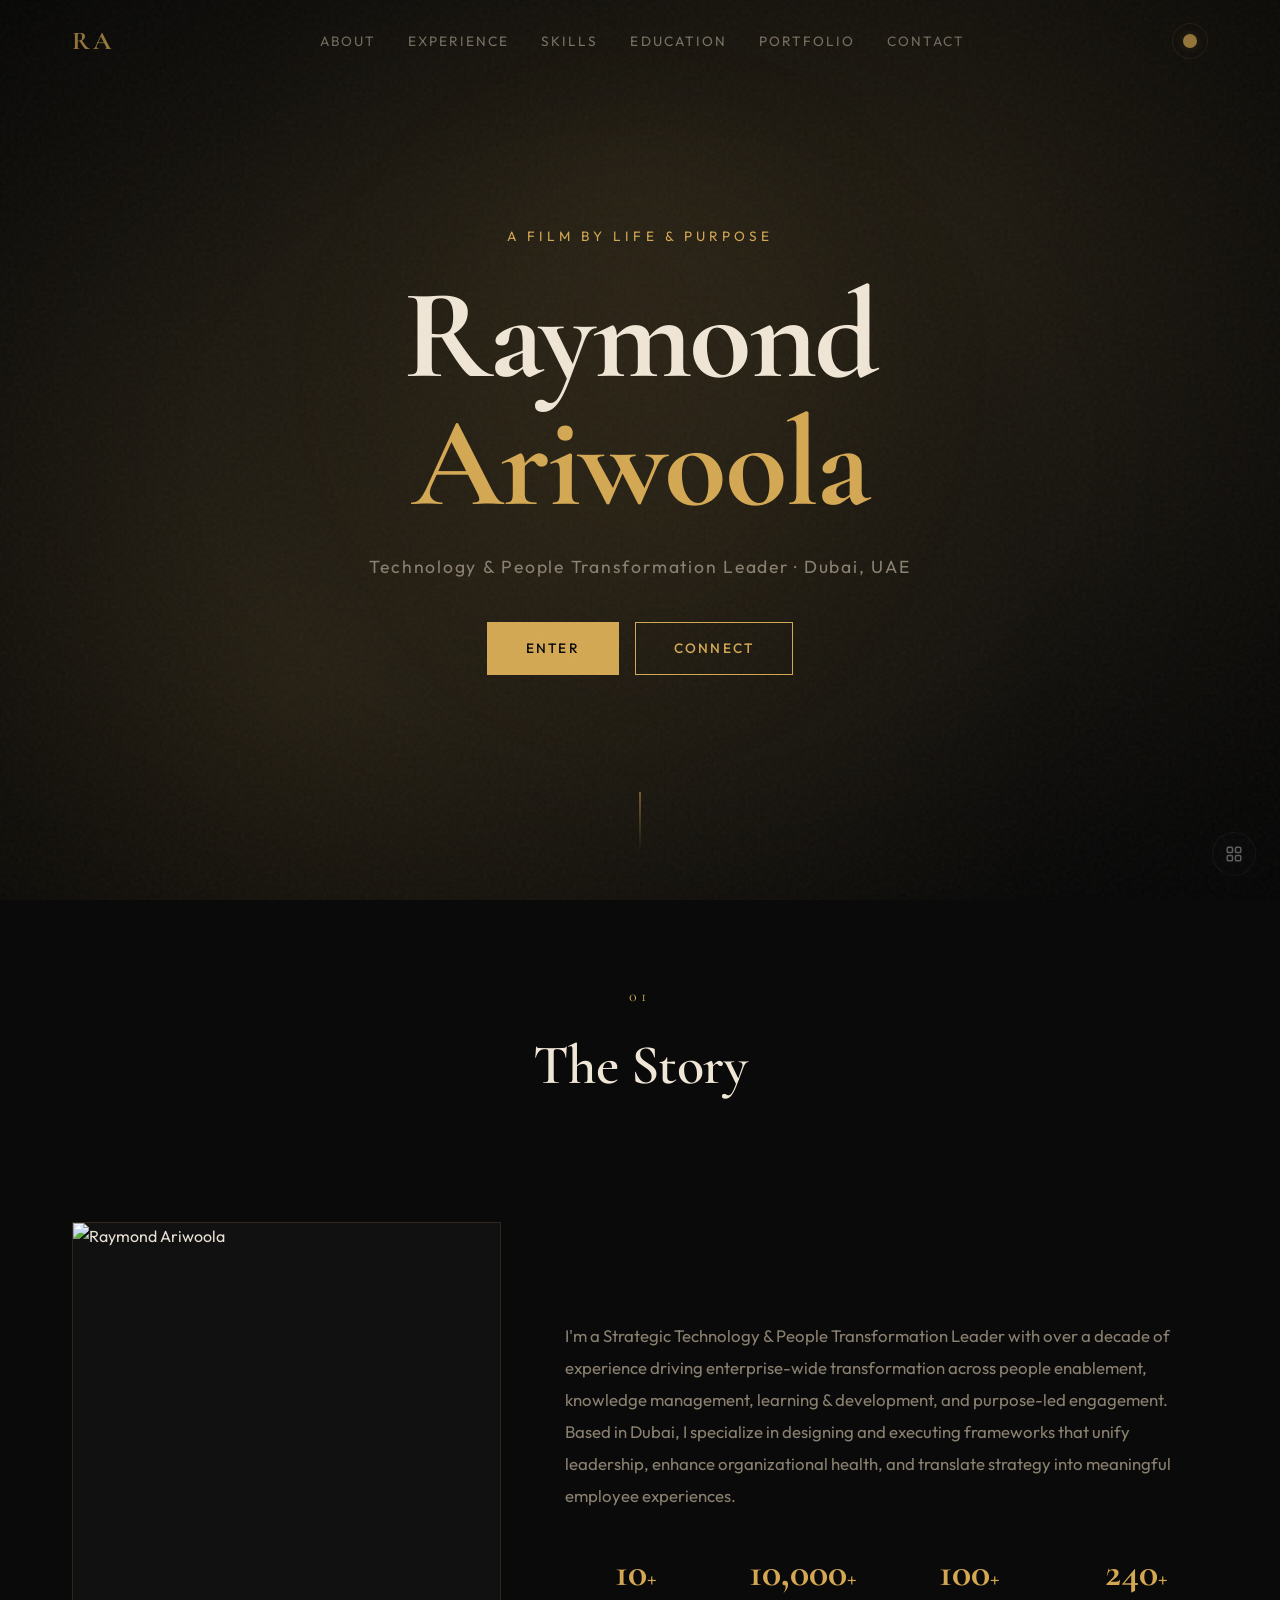
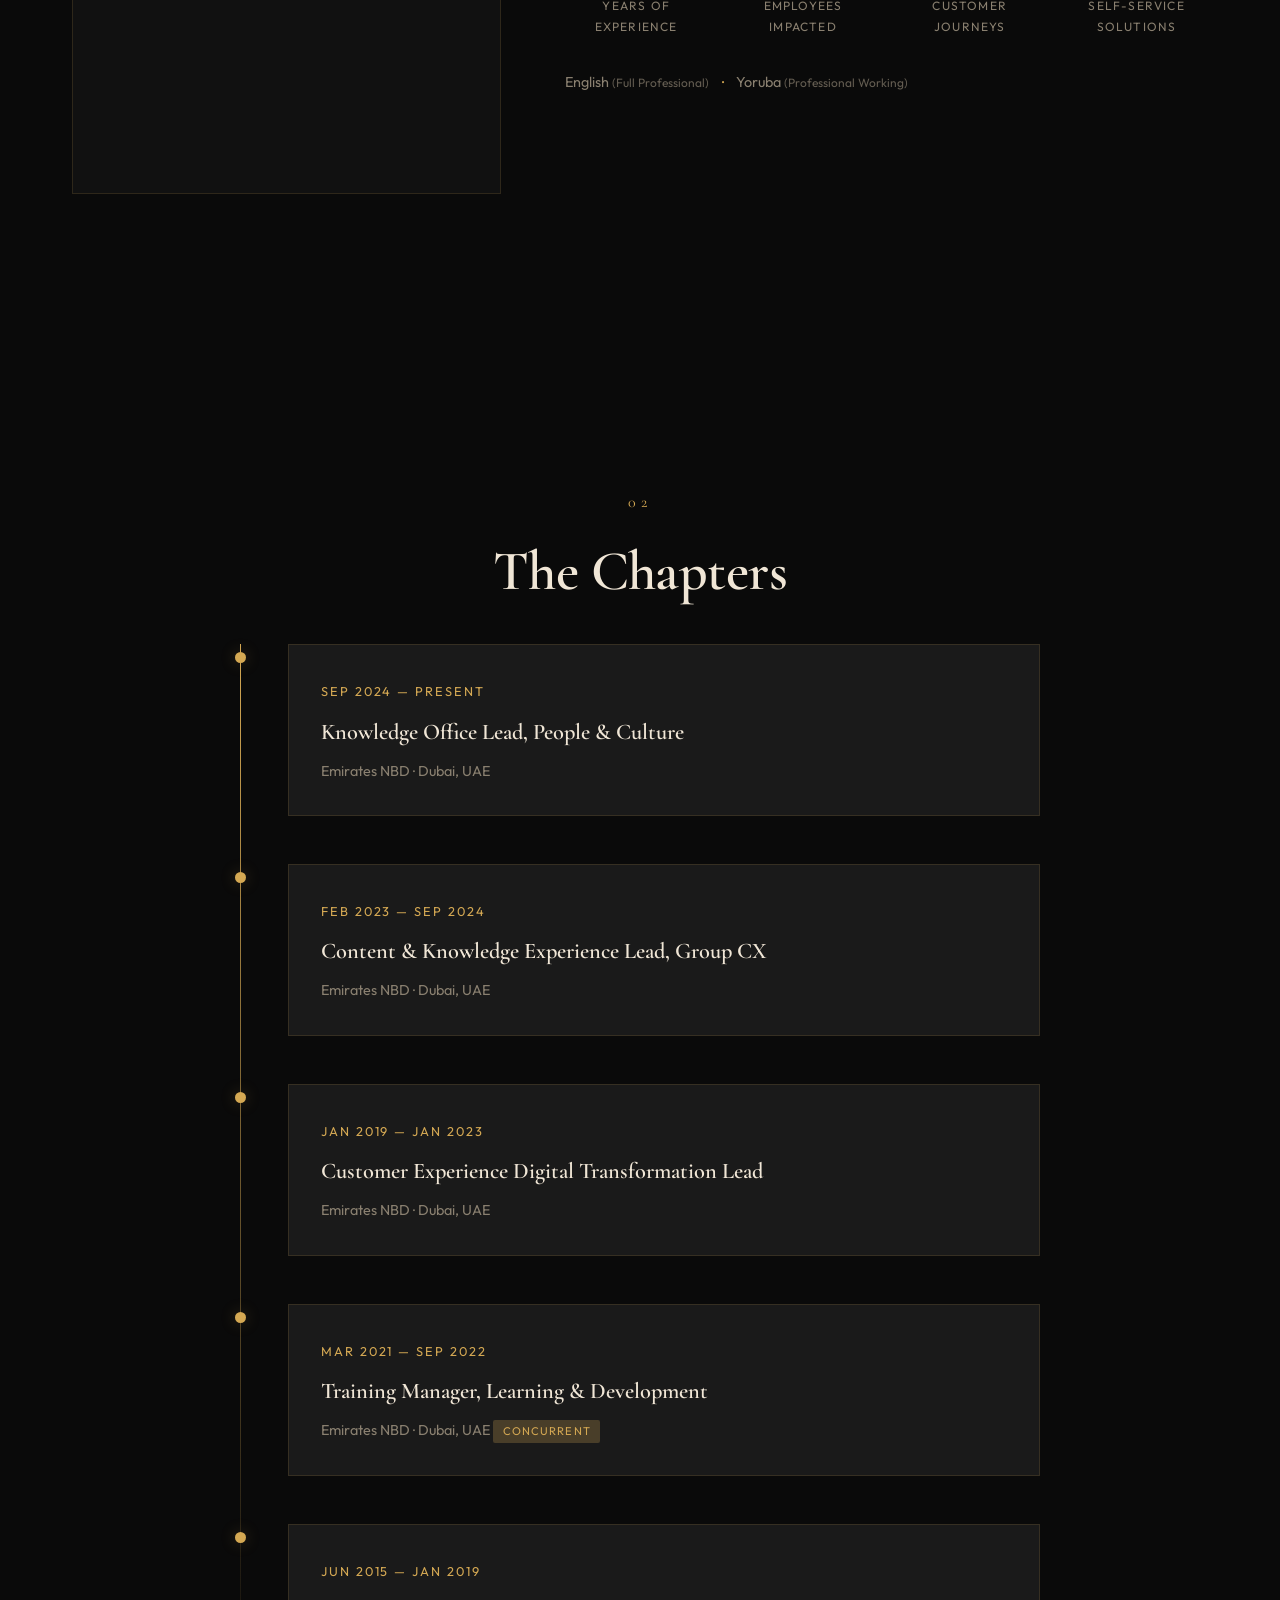
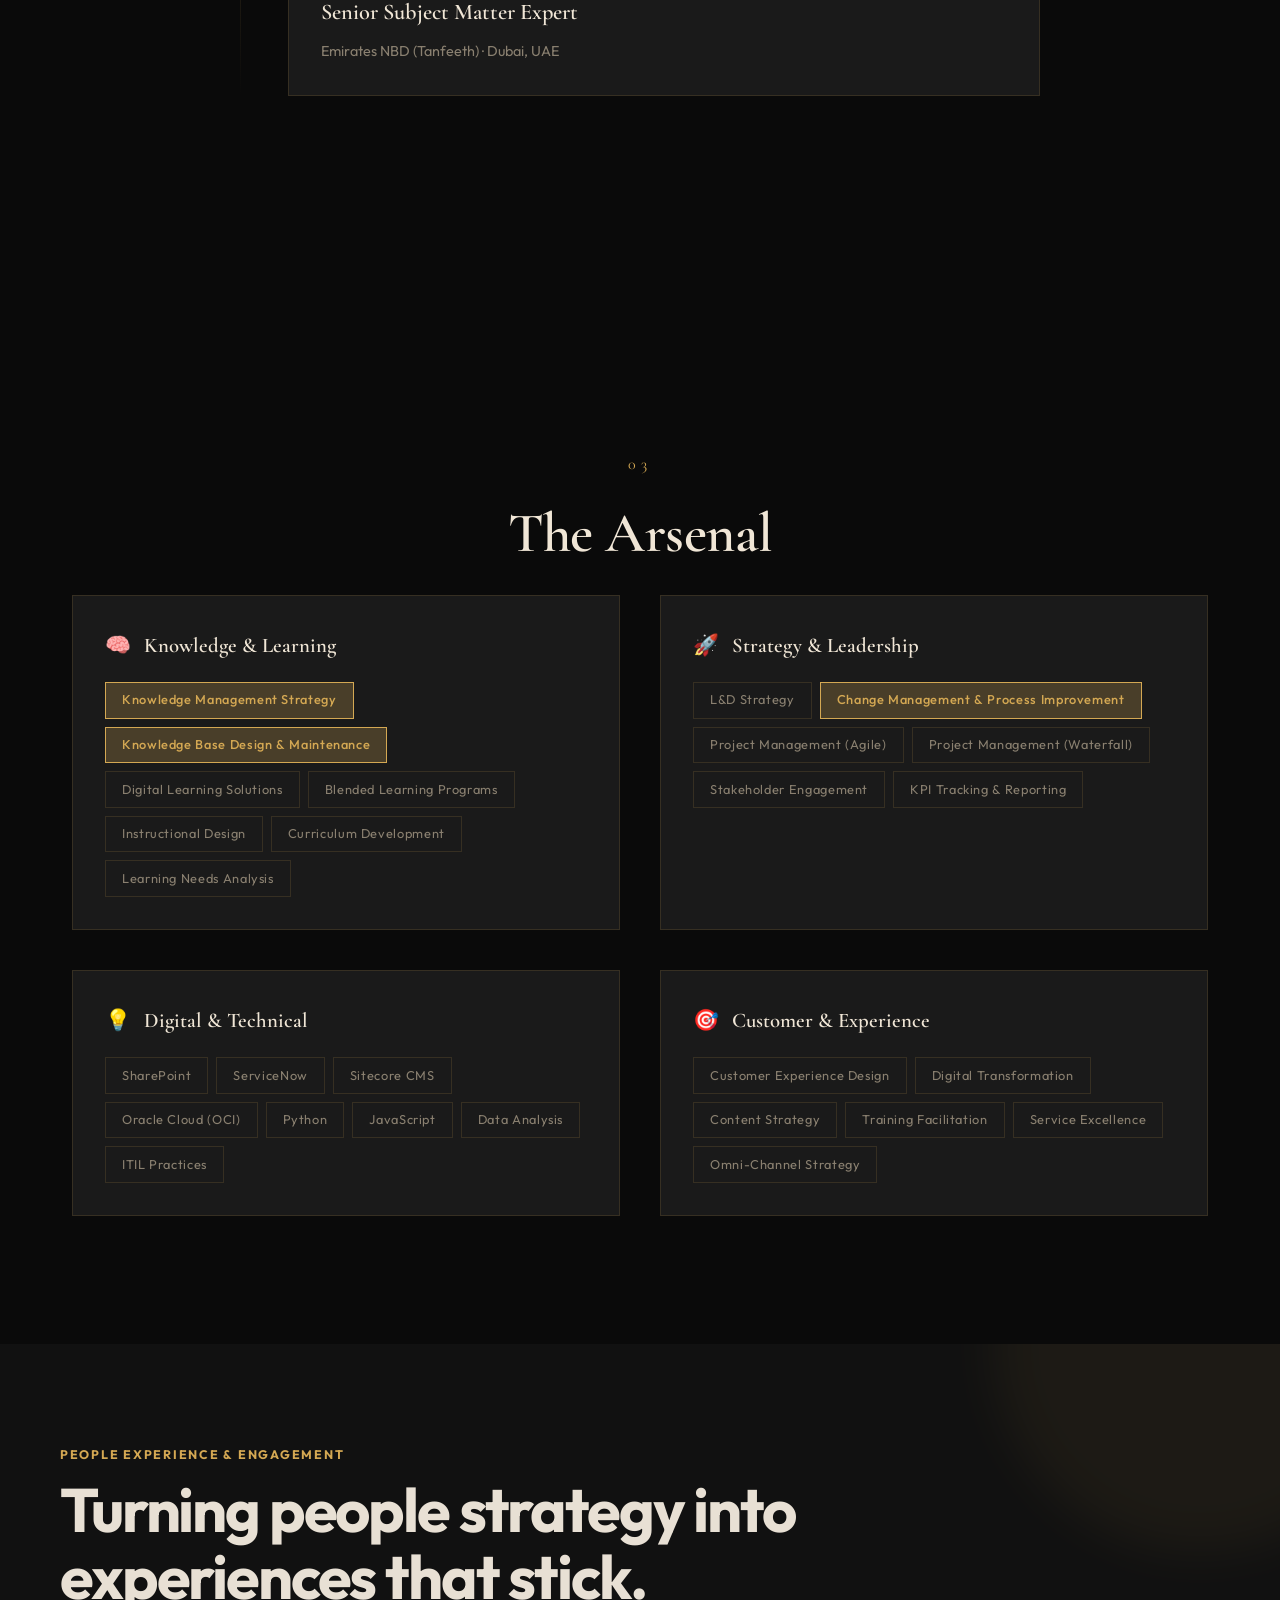
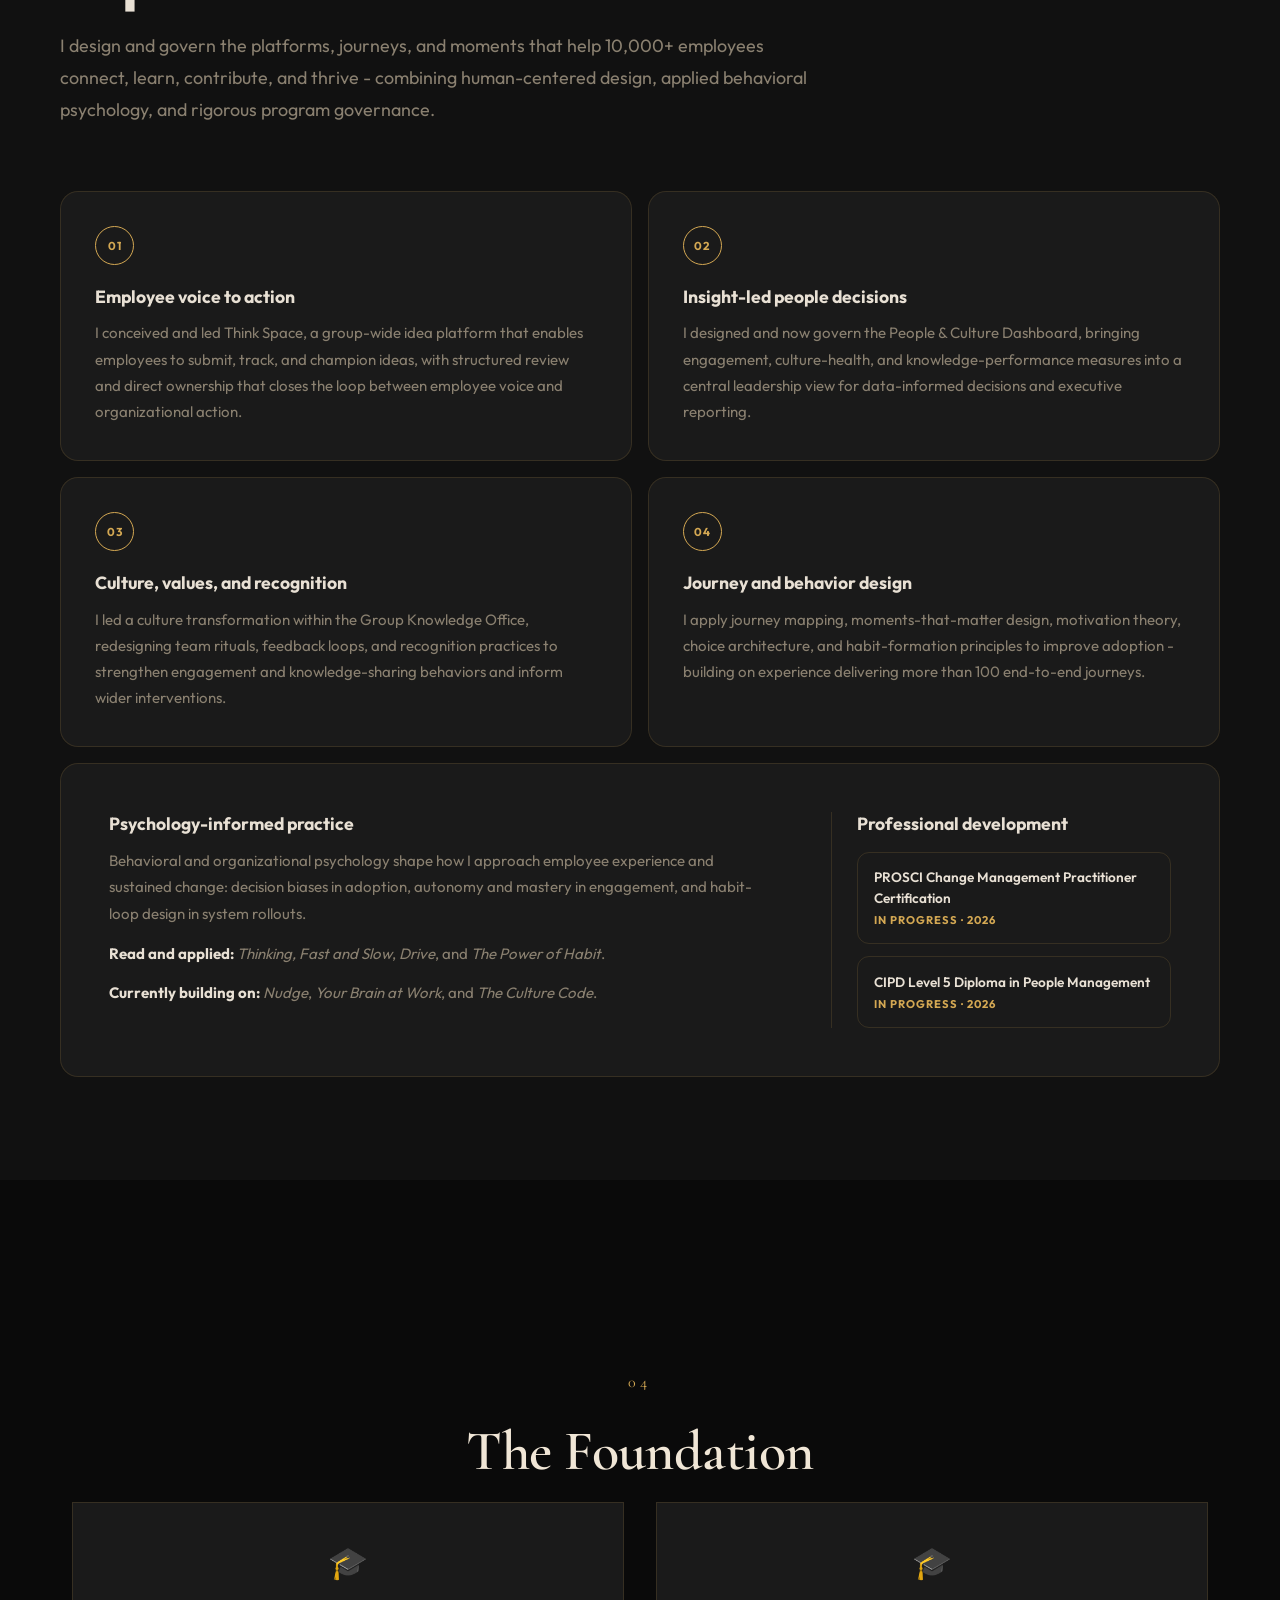
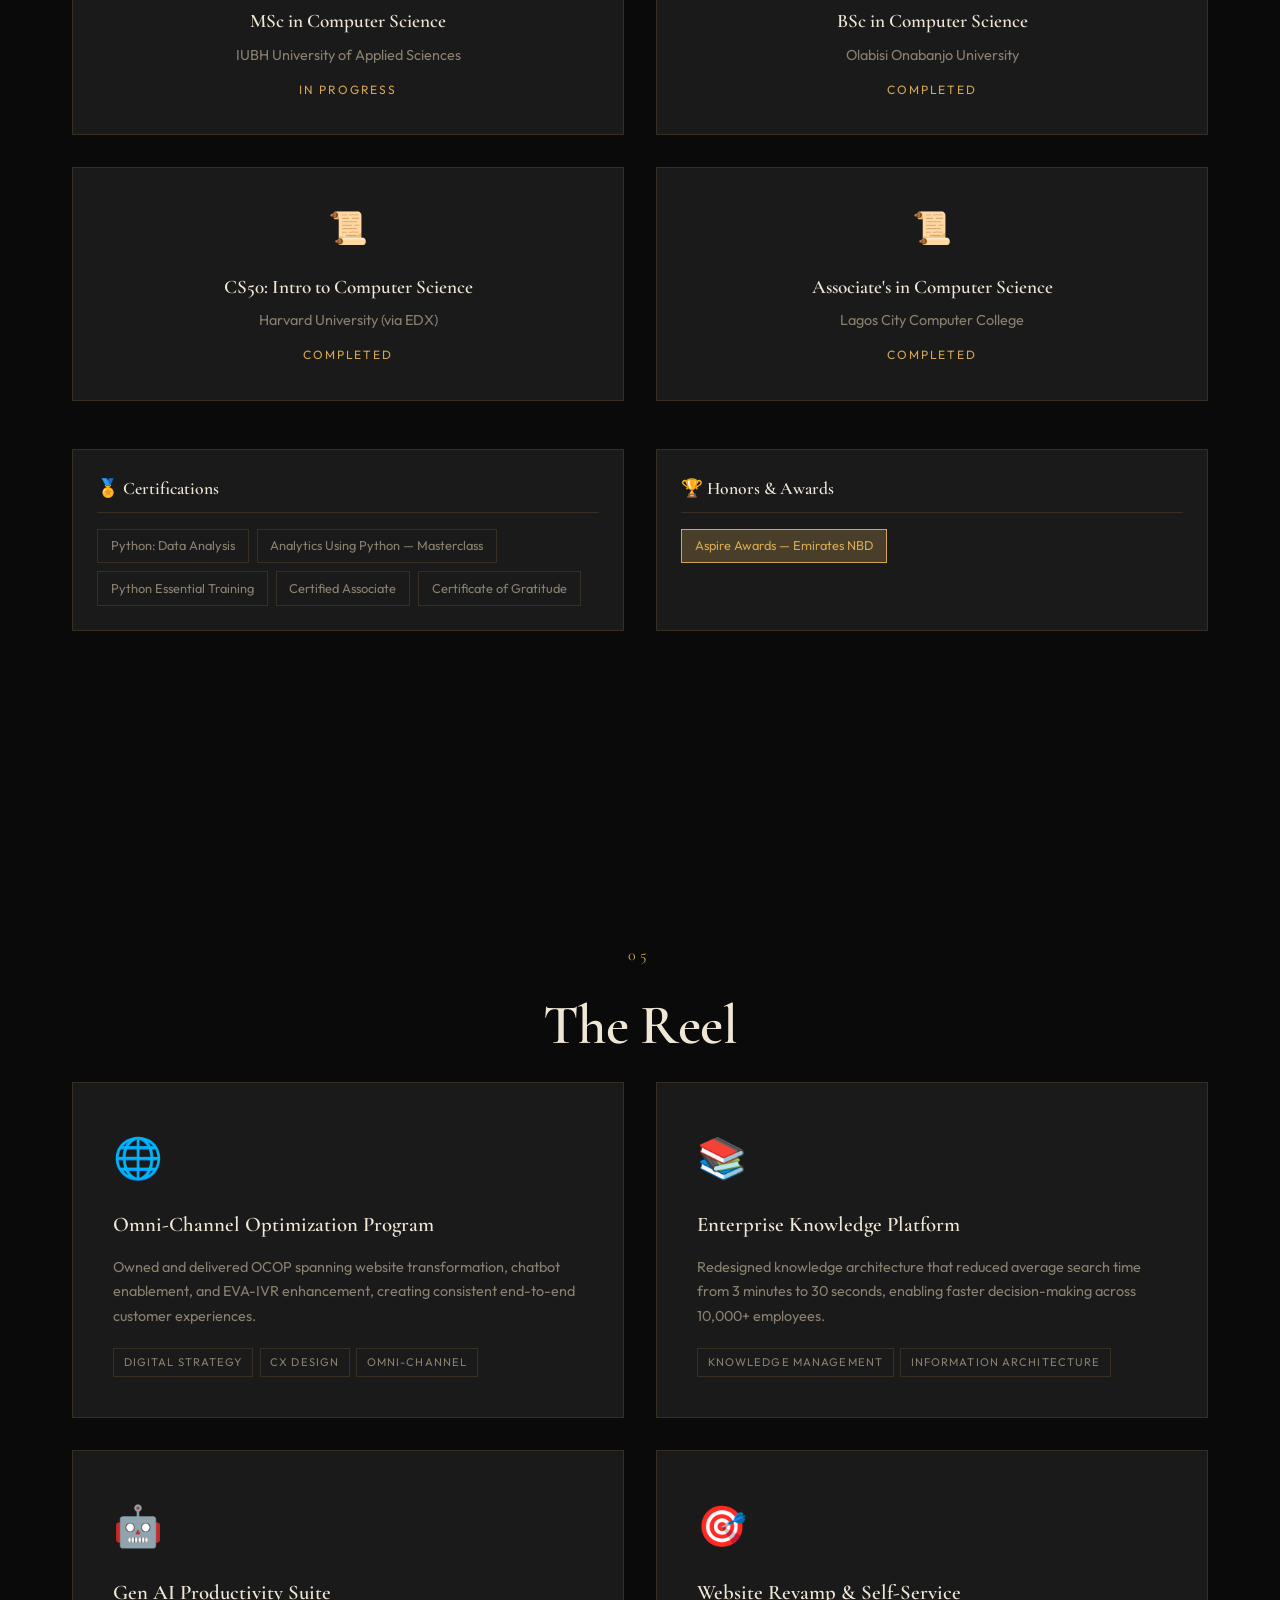
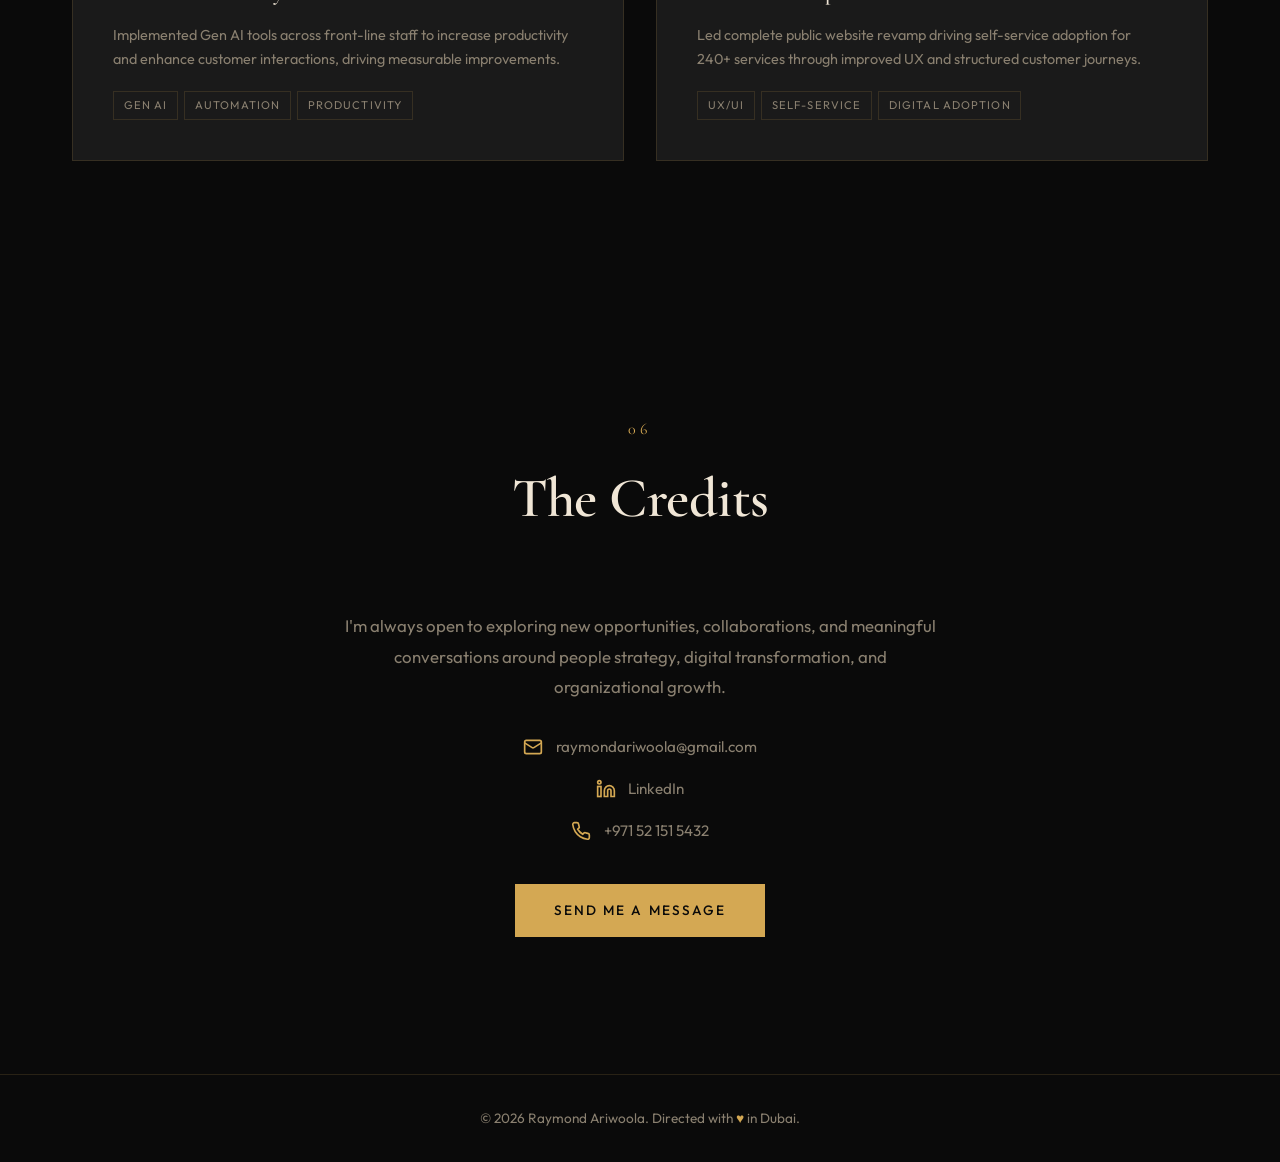
==== commit e8db1672: "Add mailto help script and update HTML files to include it" ====
--- a/cinematic-dark/index.html
+++ b/cinematic-dark/index.html
@@ -439,6 +439,7 @@
 
   <script src="script.js"></script>
   <script src="/assets/people-experience.js"></script>
+  <script src="/assets/mailto-help.js"></script>
   <script src="/assets/resume-fab.js" defer></script>
   <link rel="stylesheet" href="/assets/projects-launcher.css">
   <script src="/assets/projects-launcher.js" defer></script>
